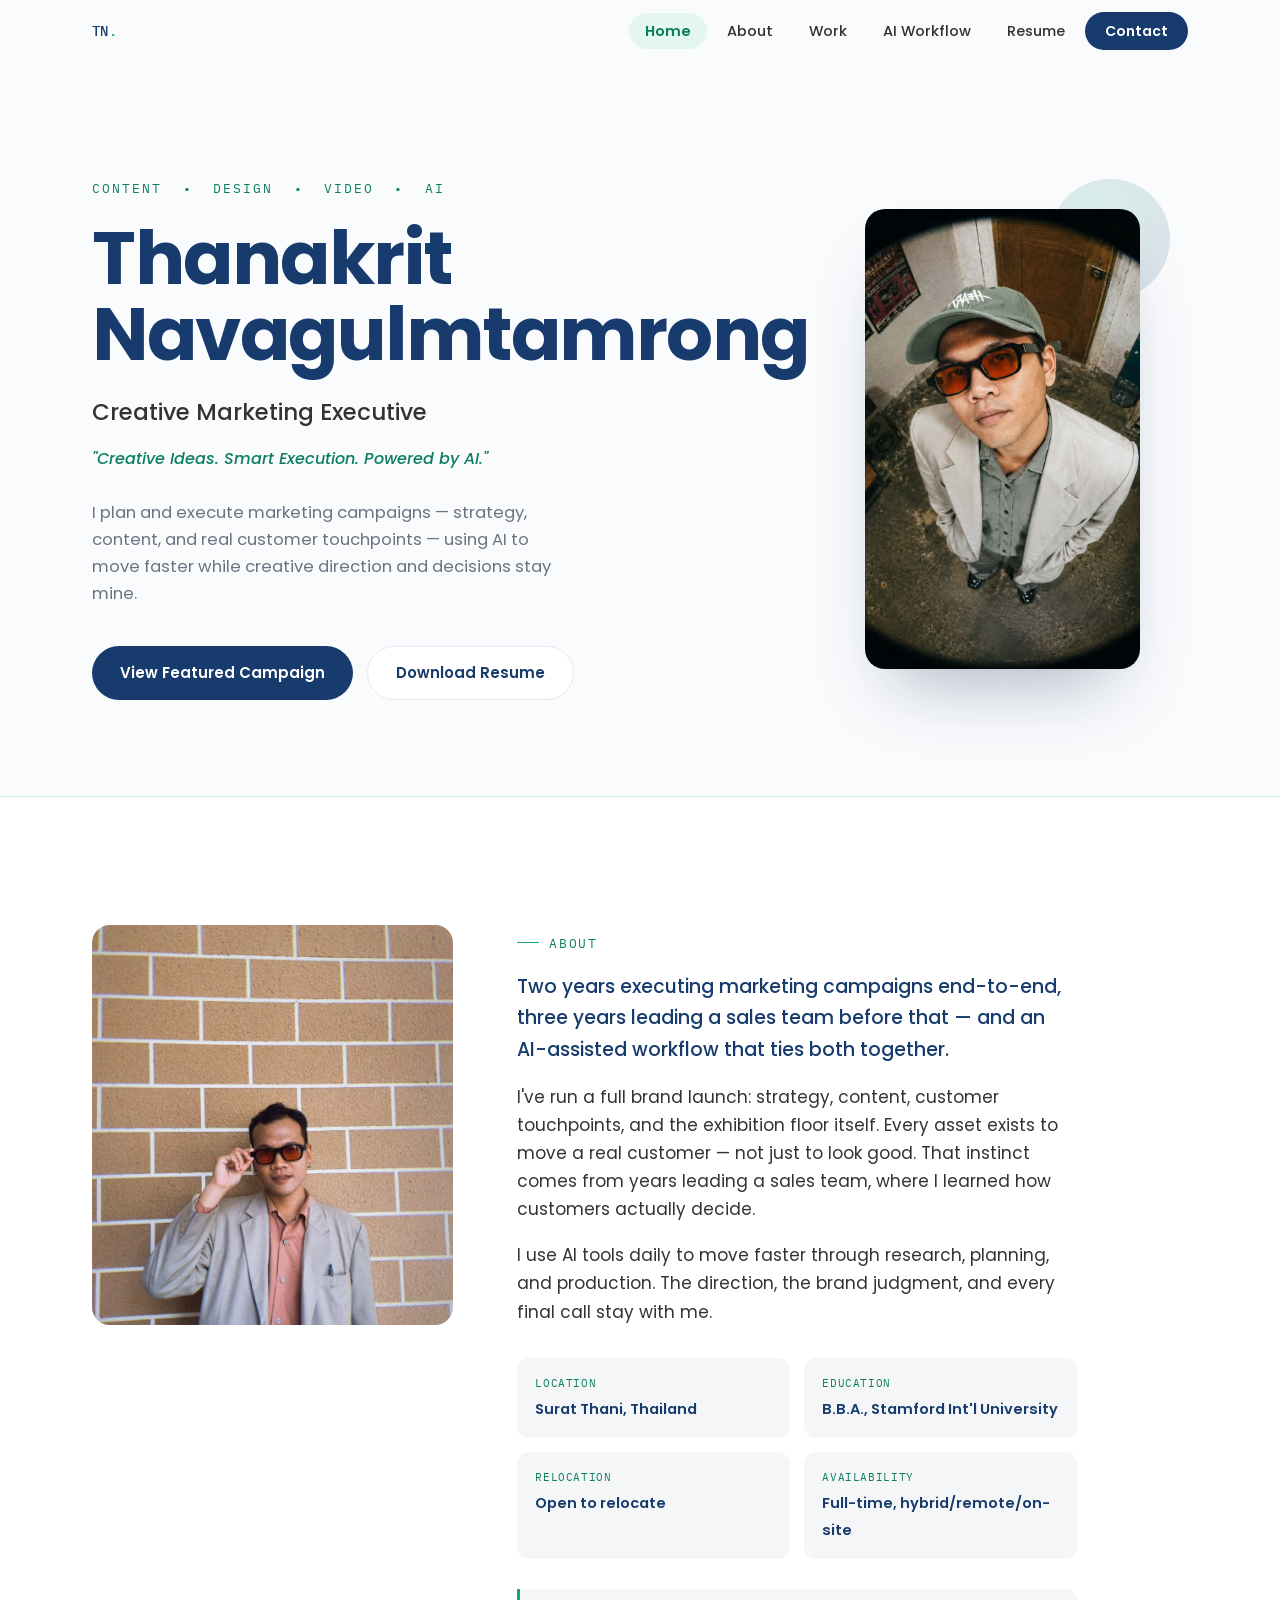
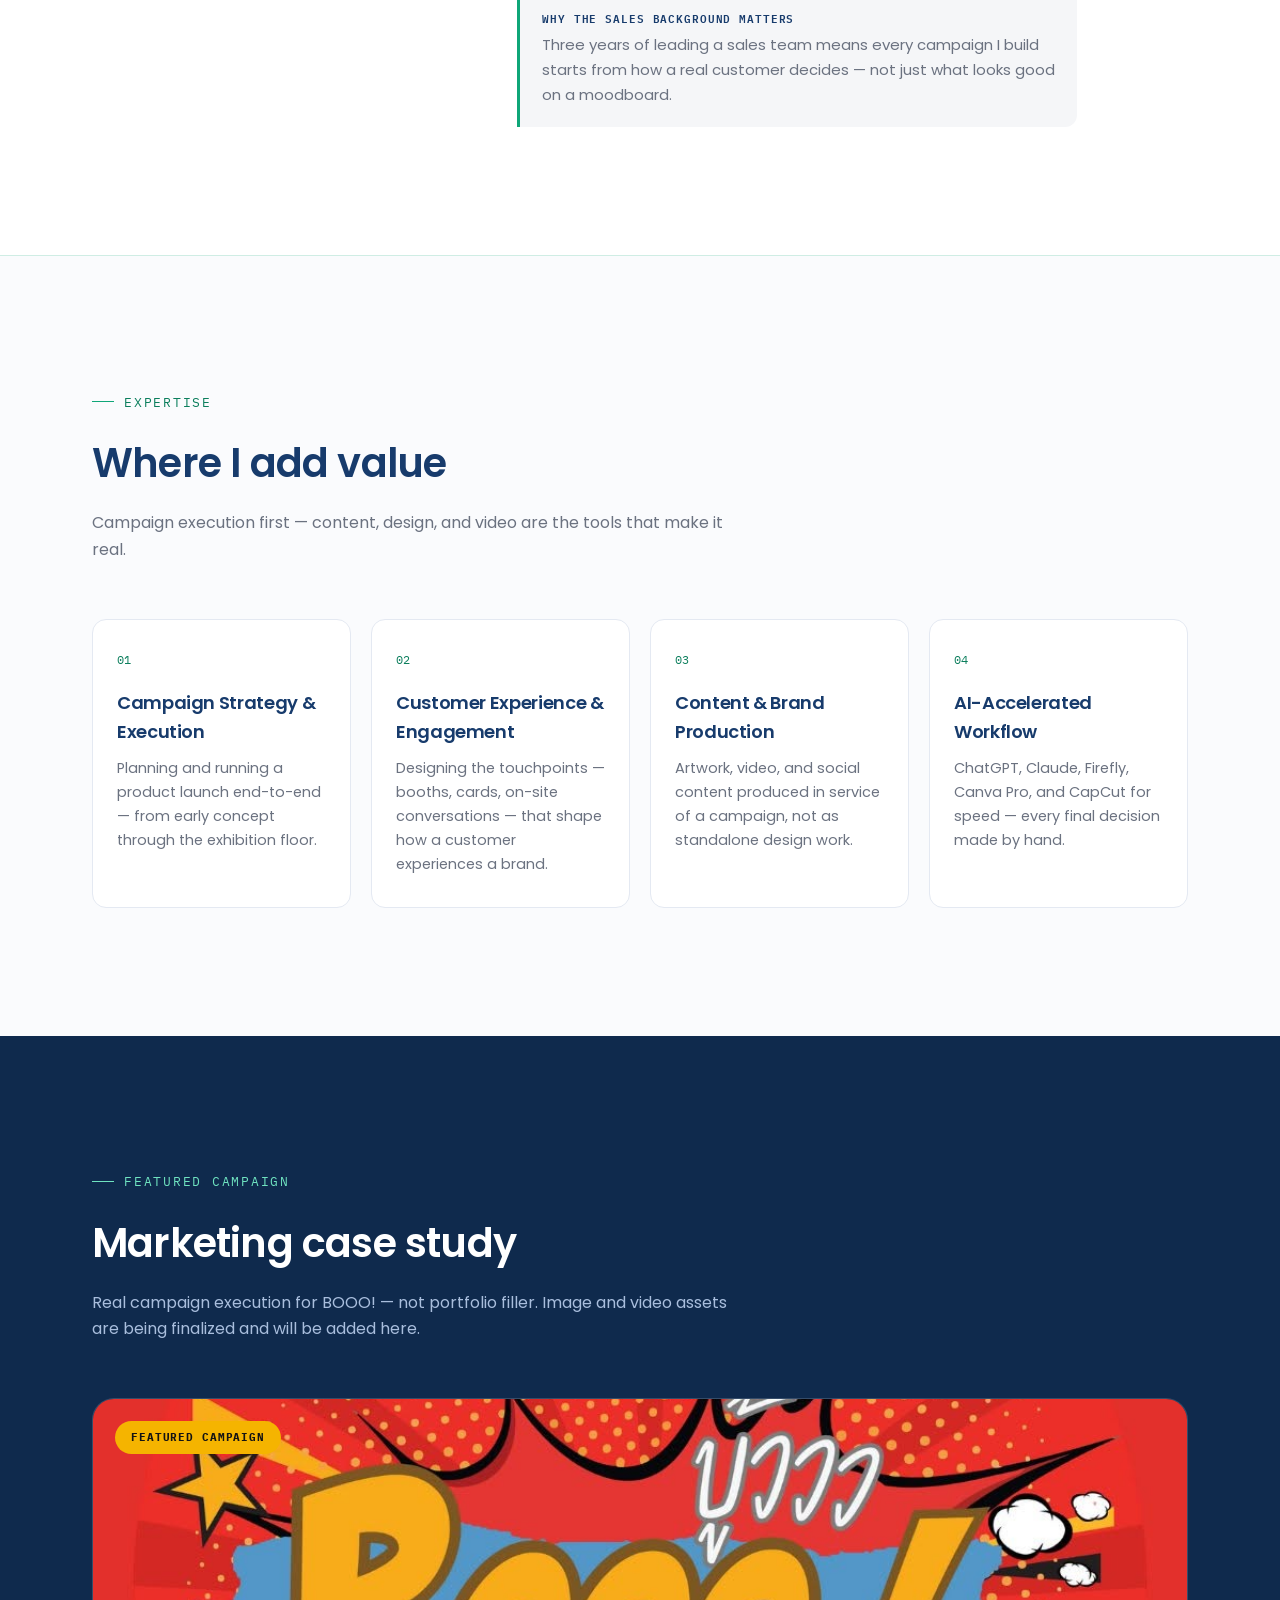
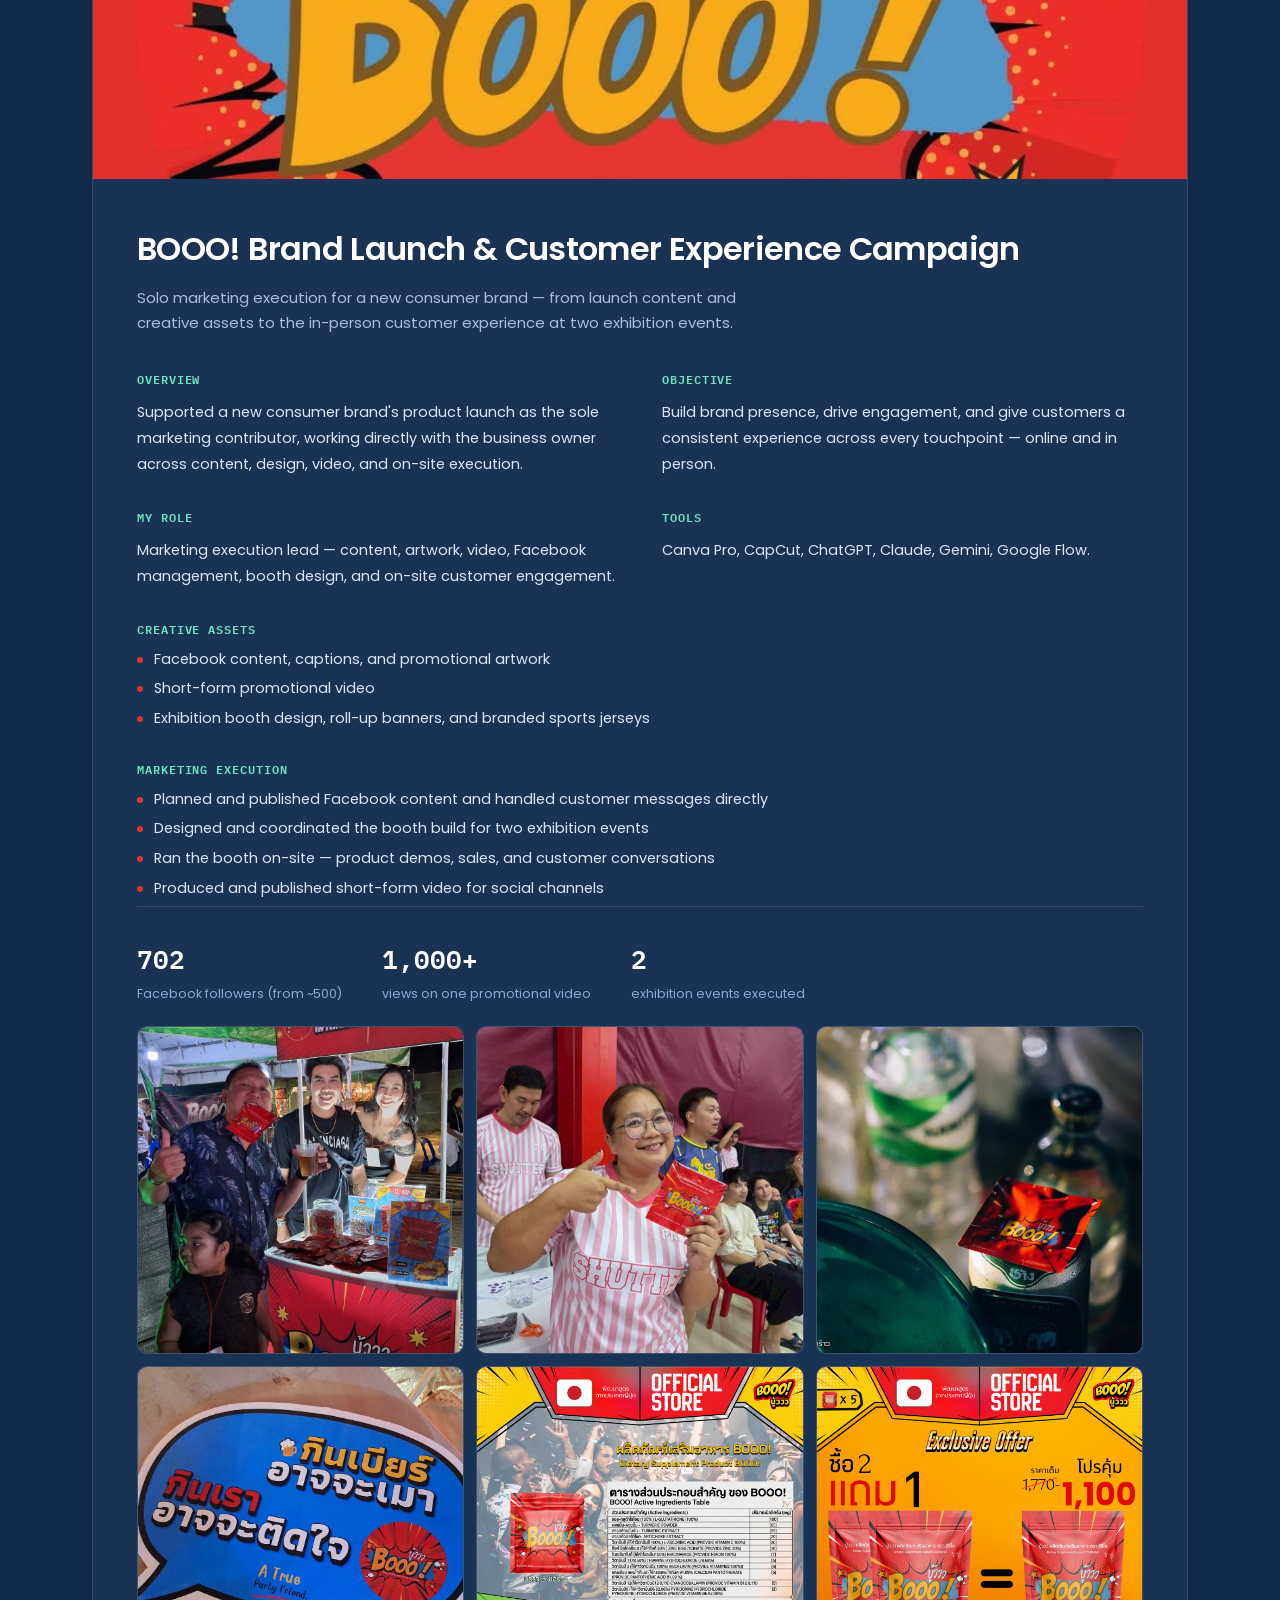
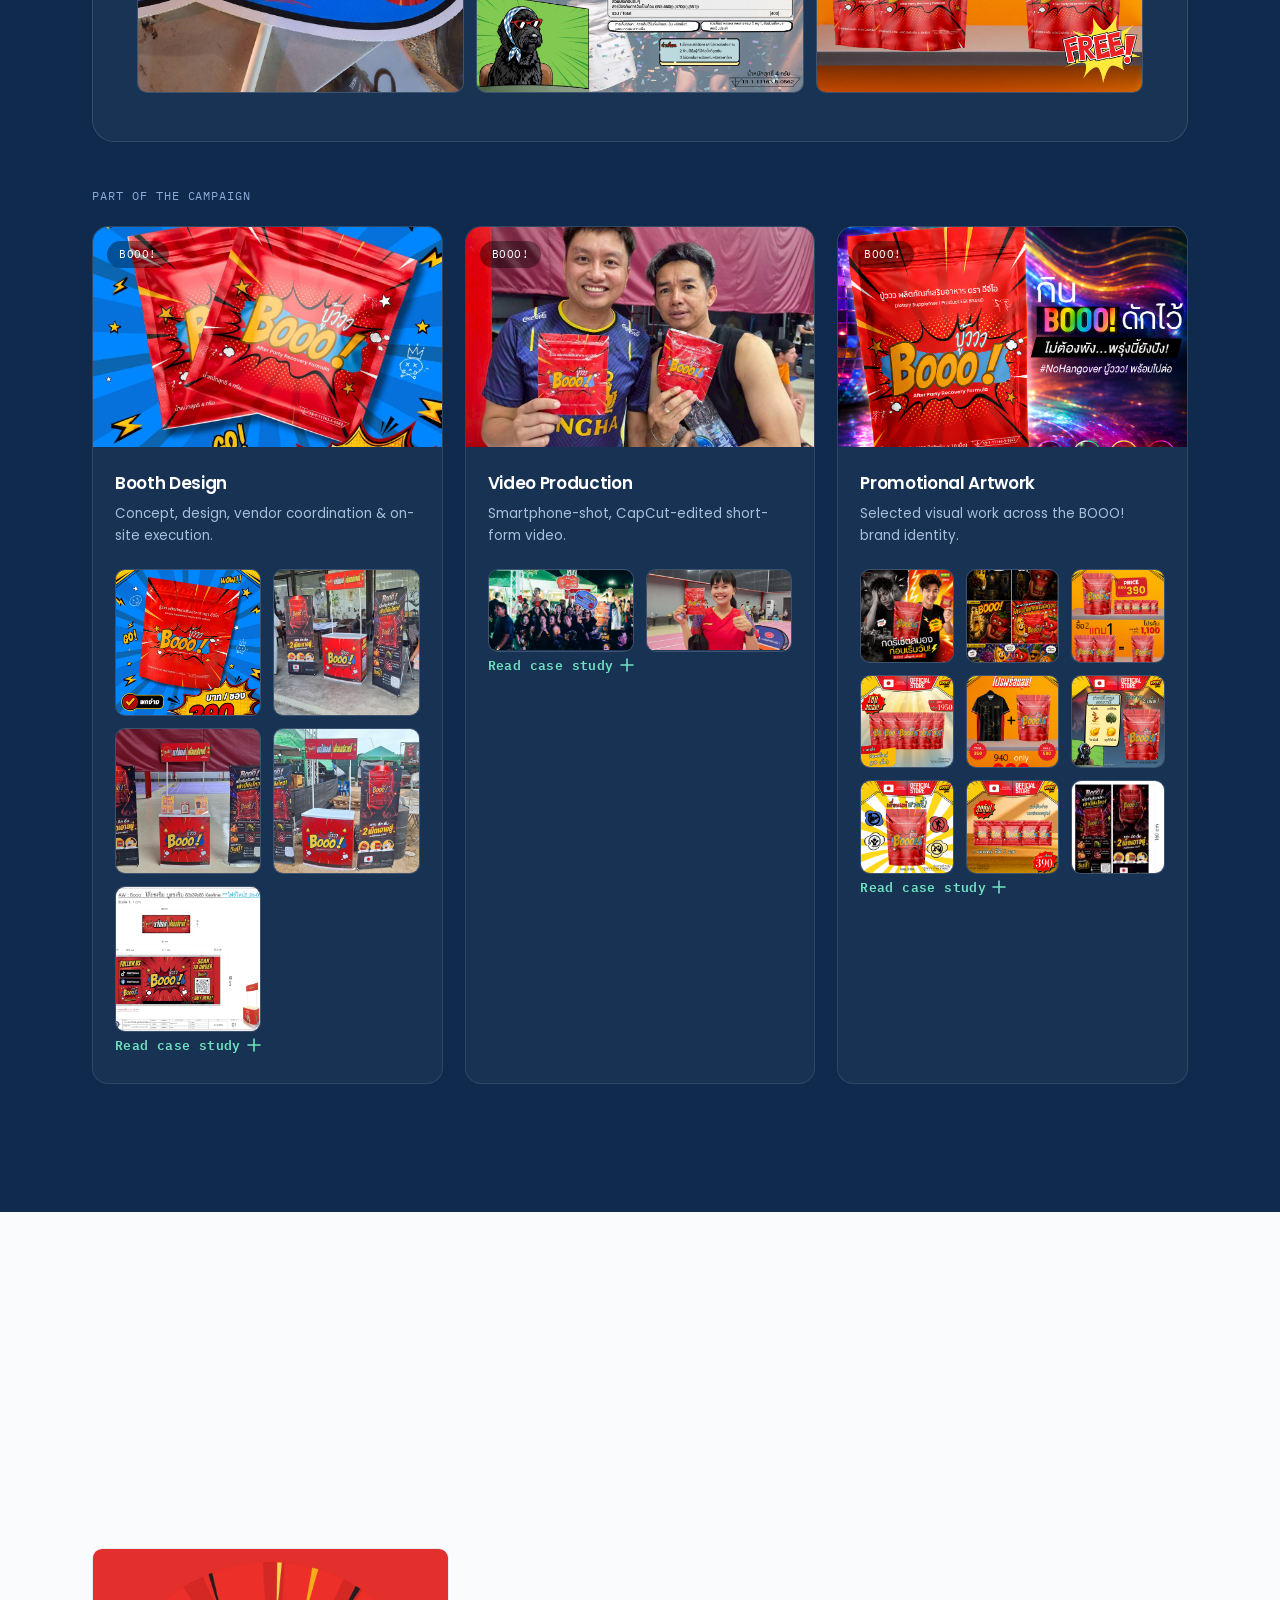
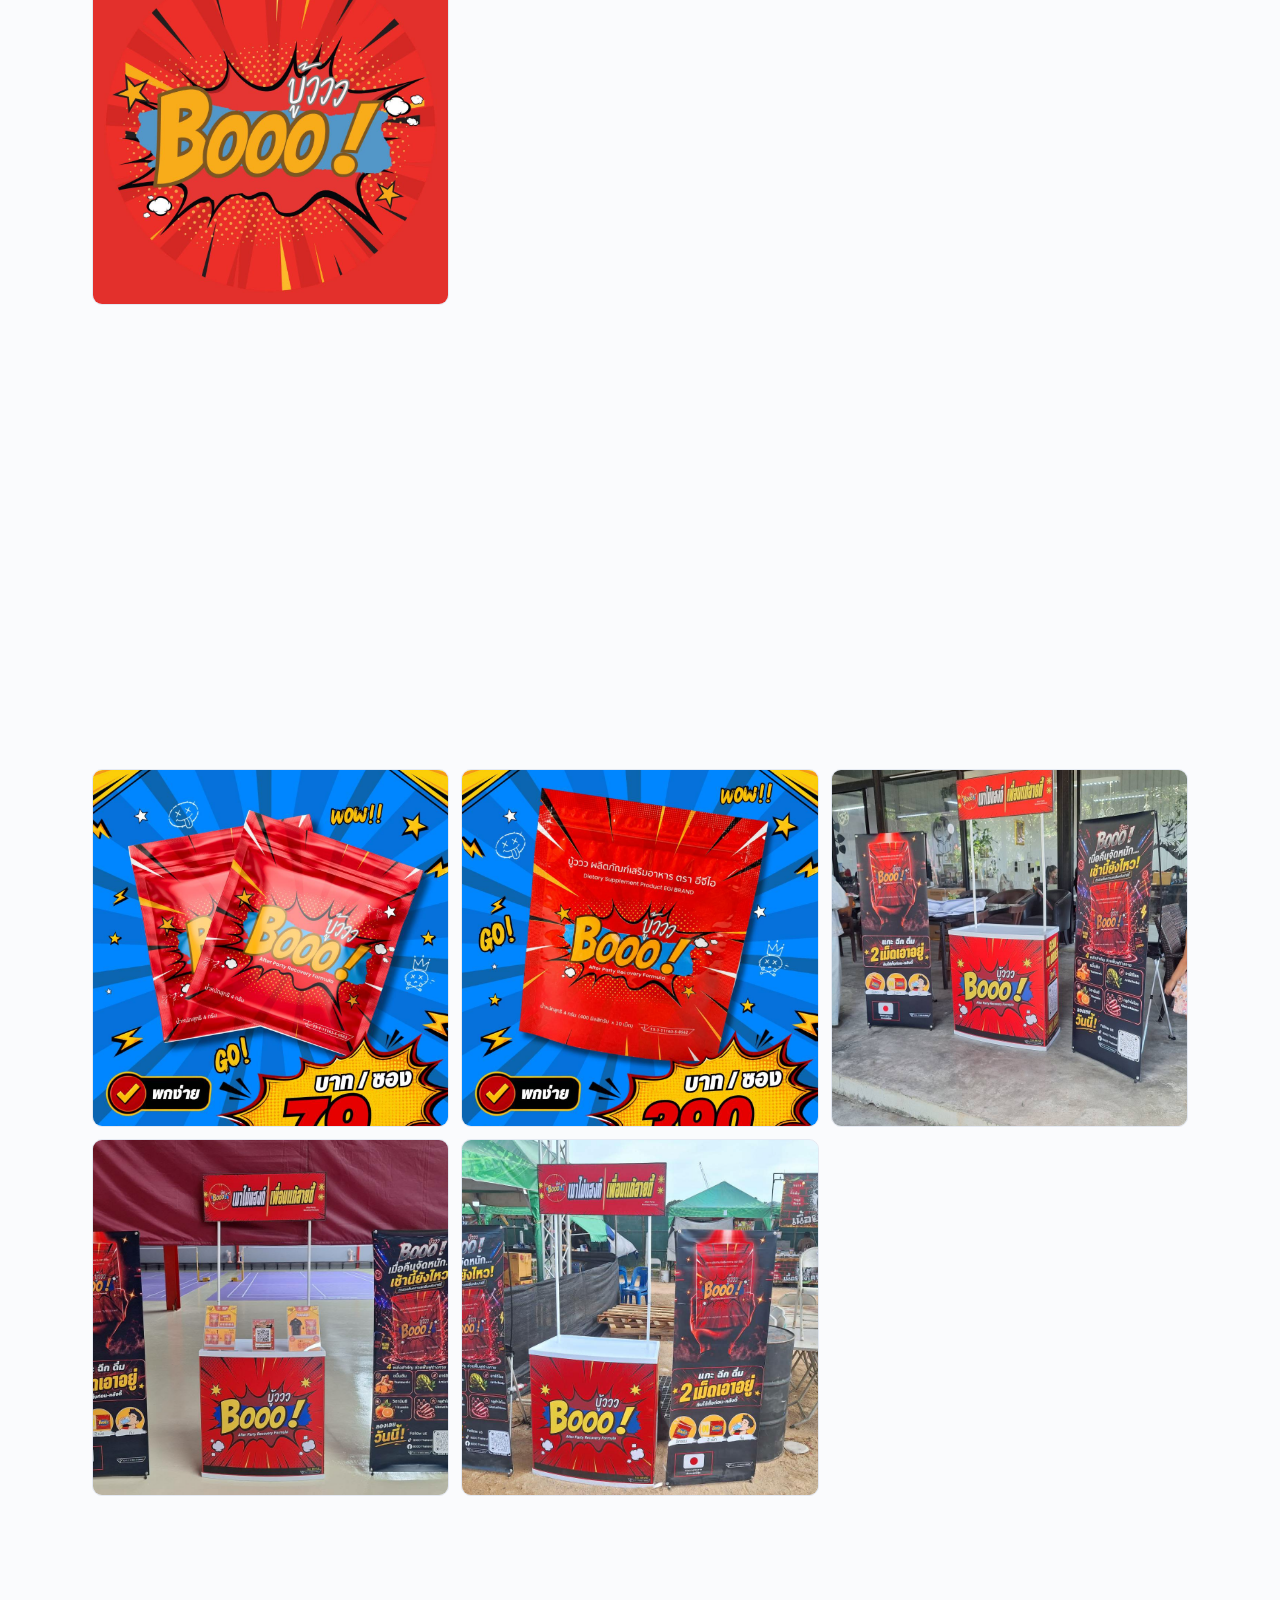
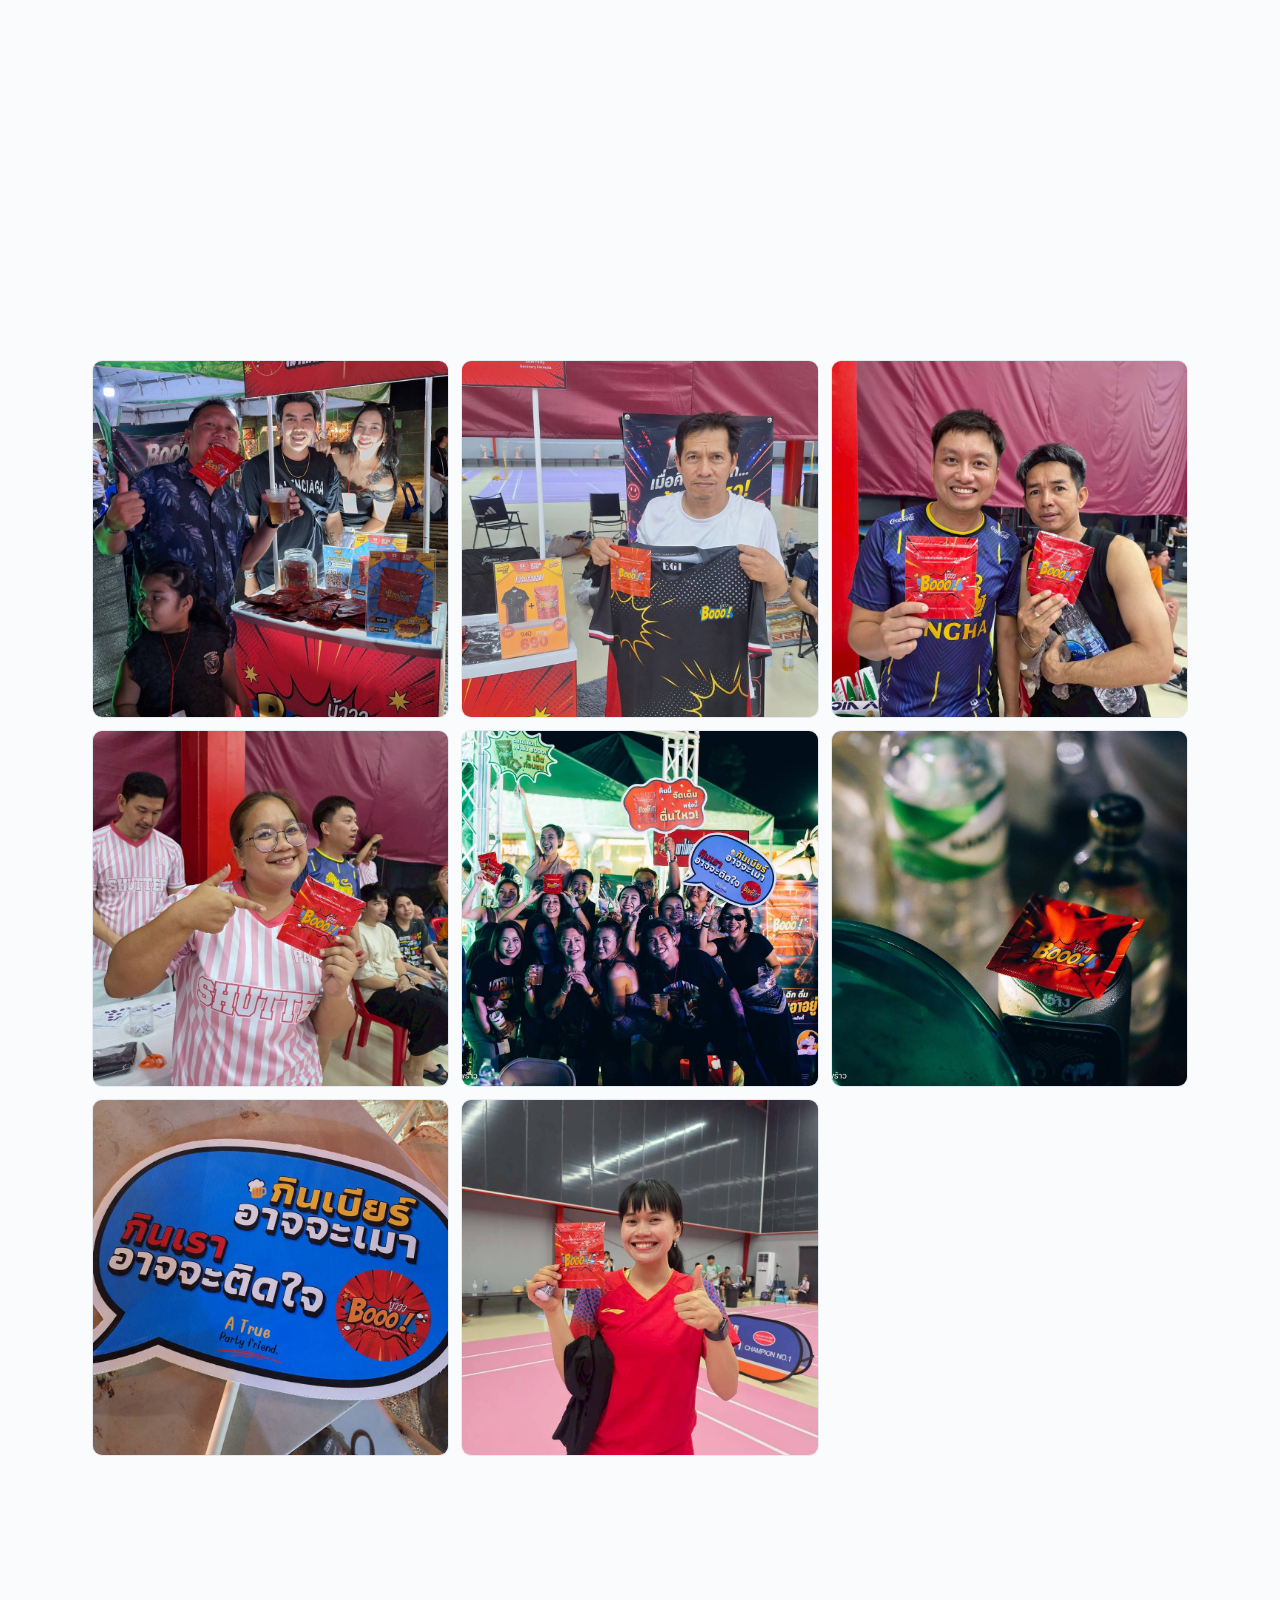
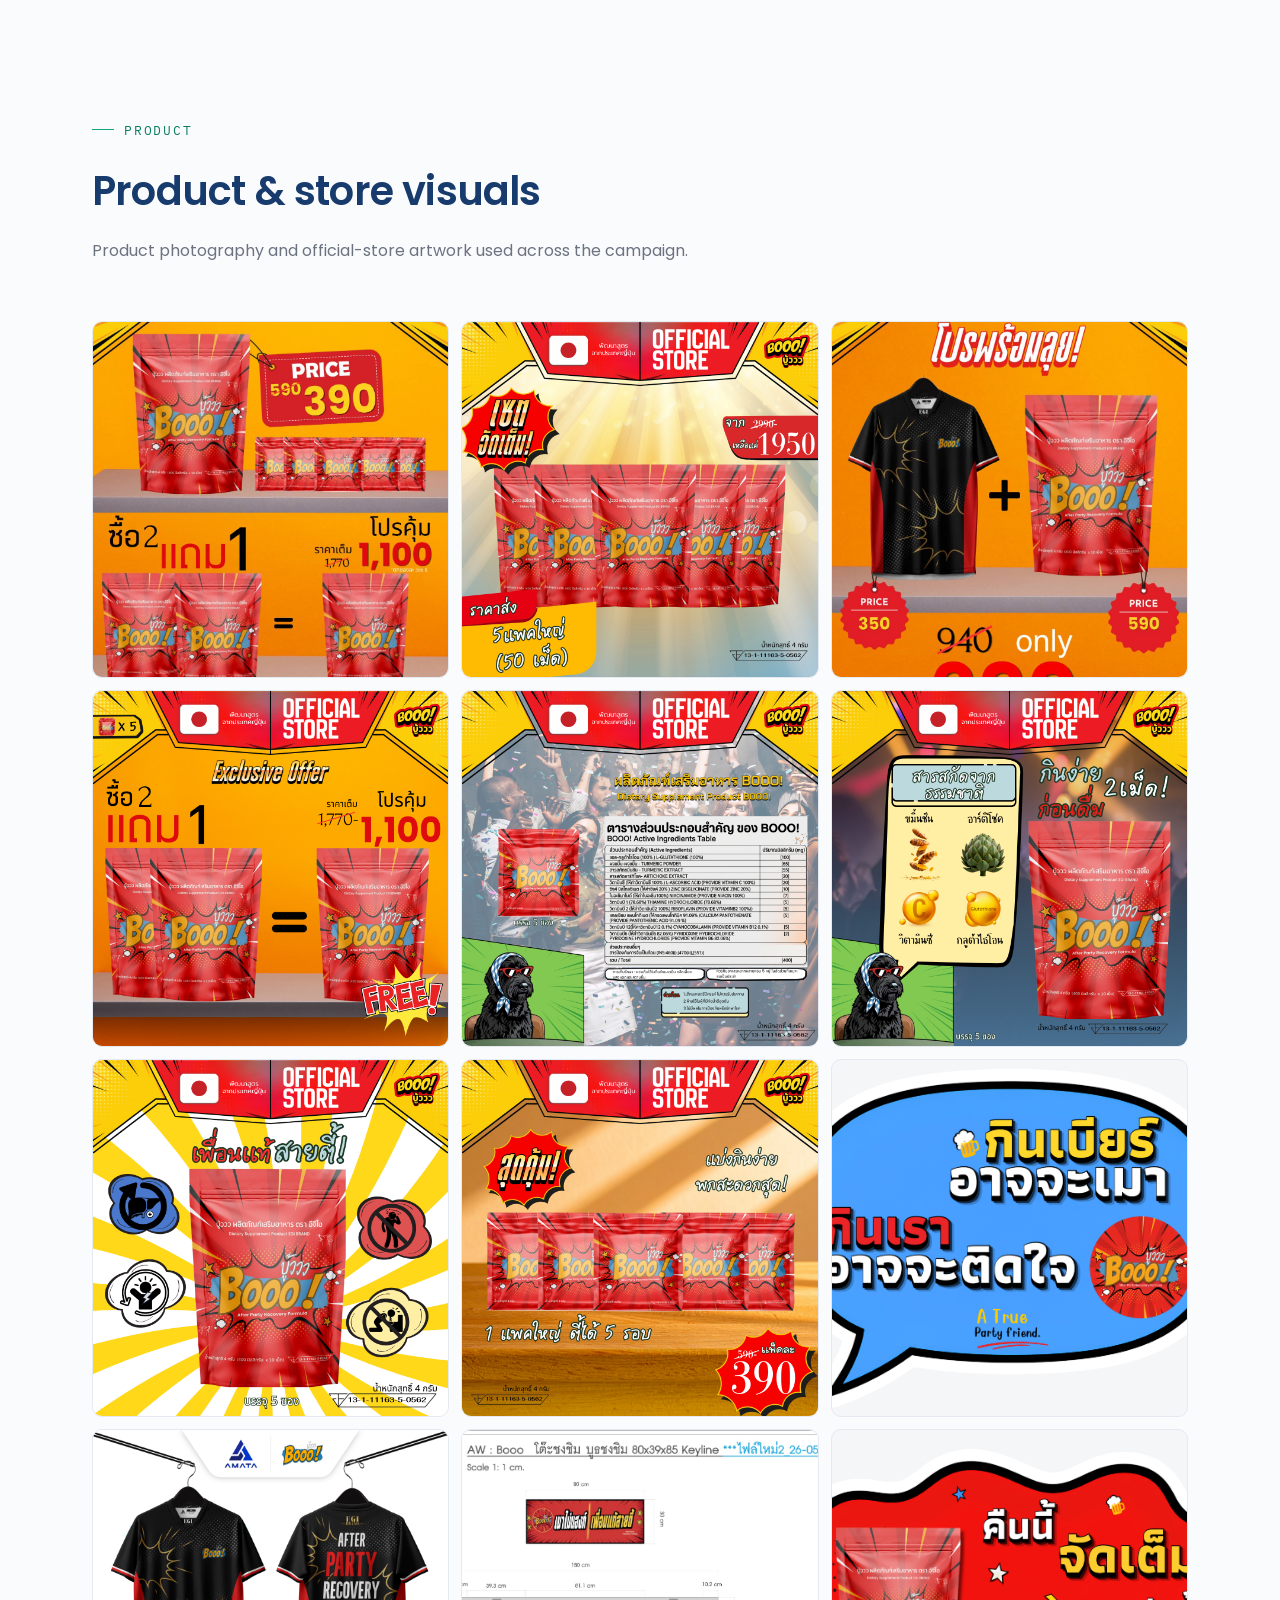
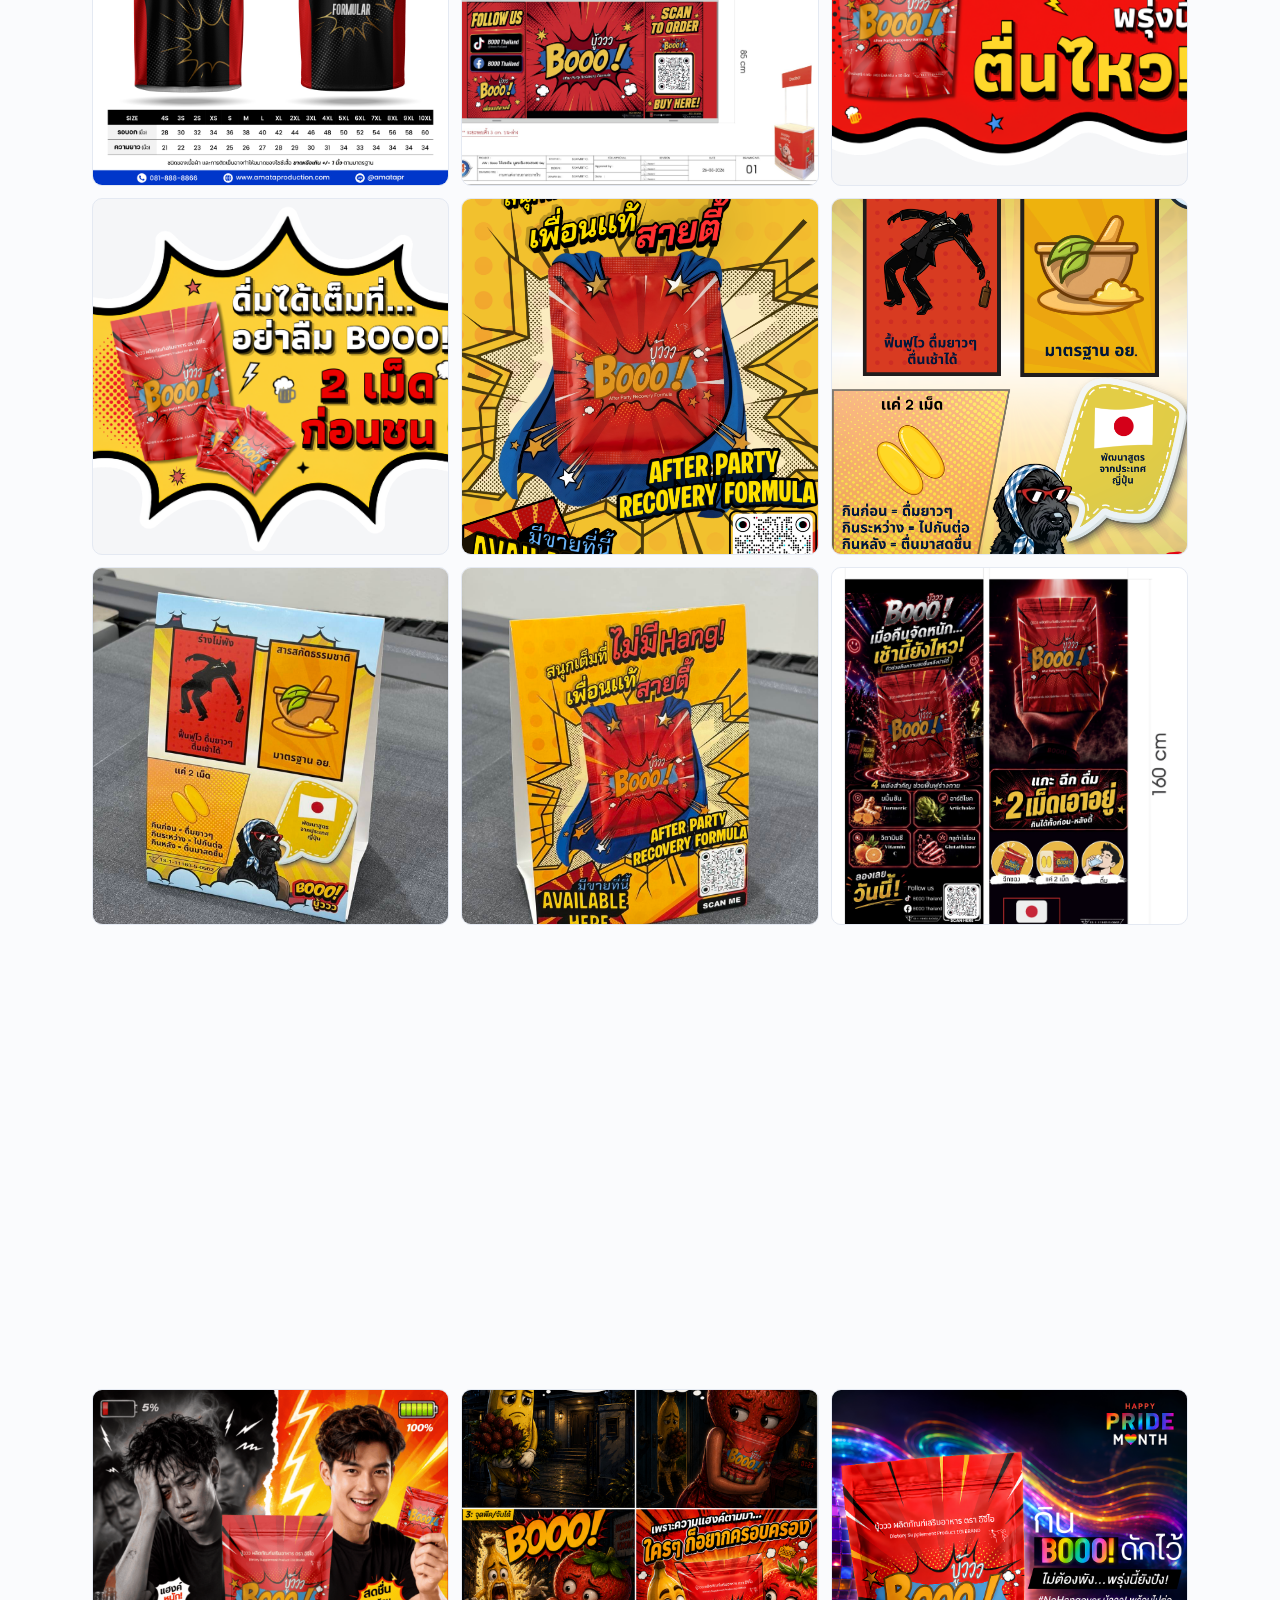
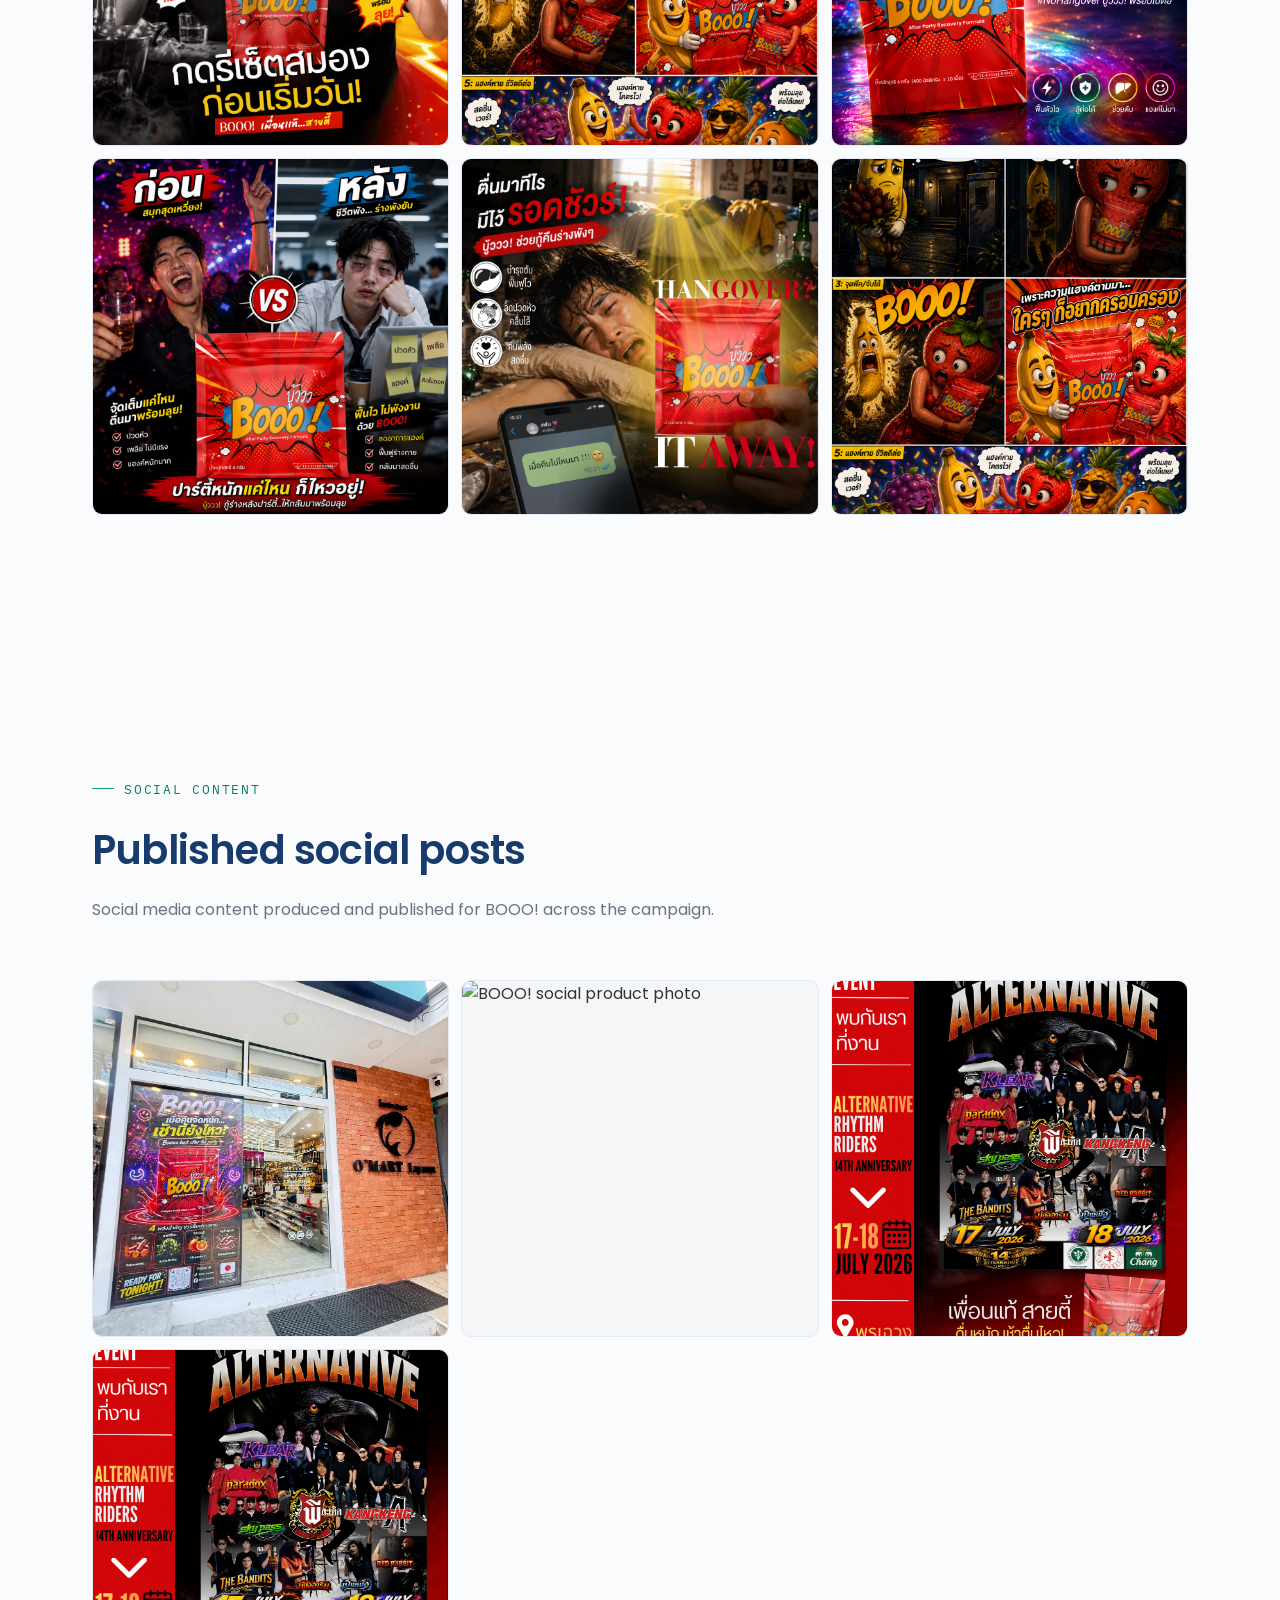
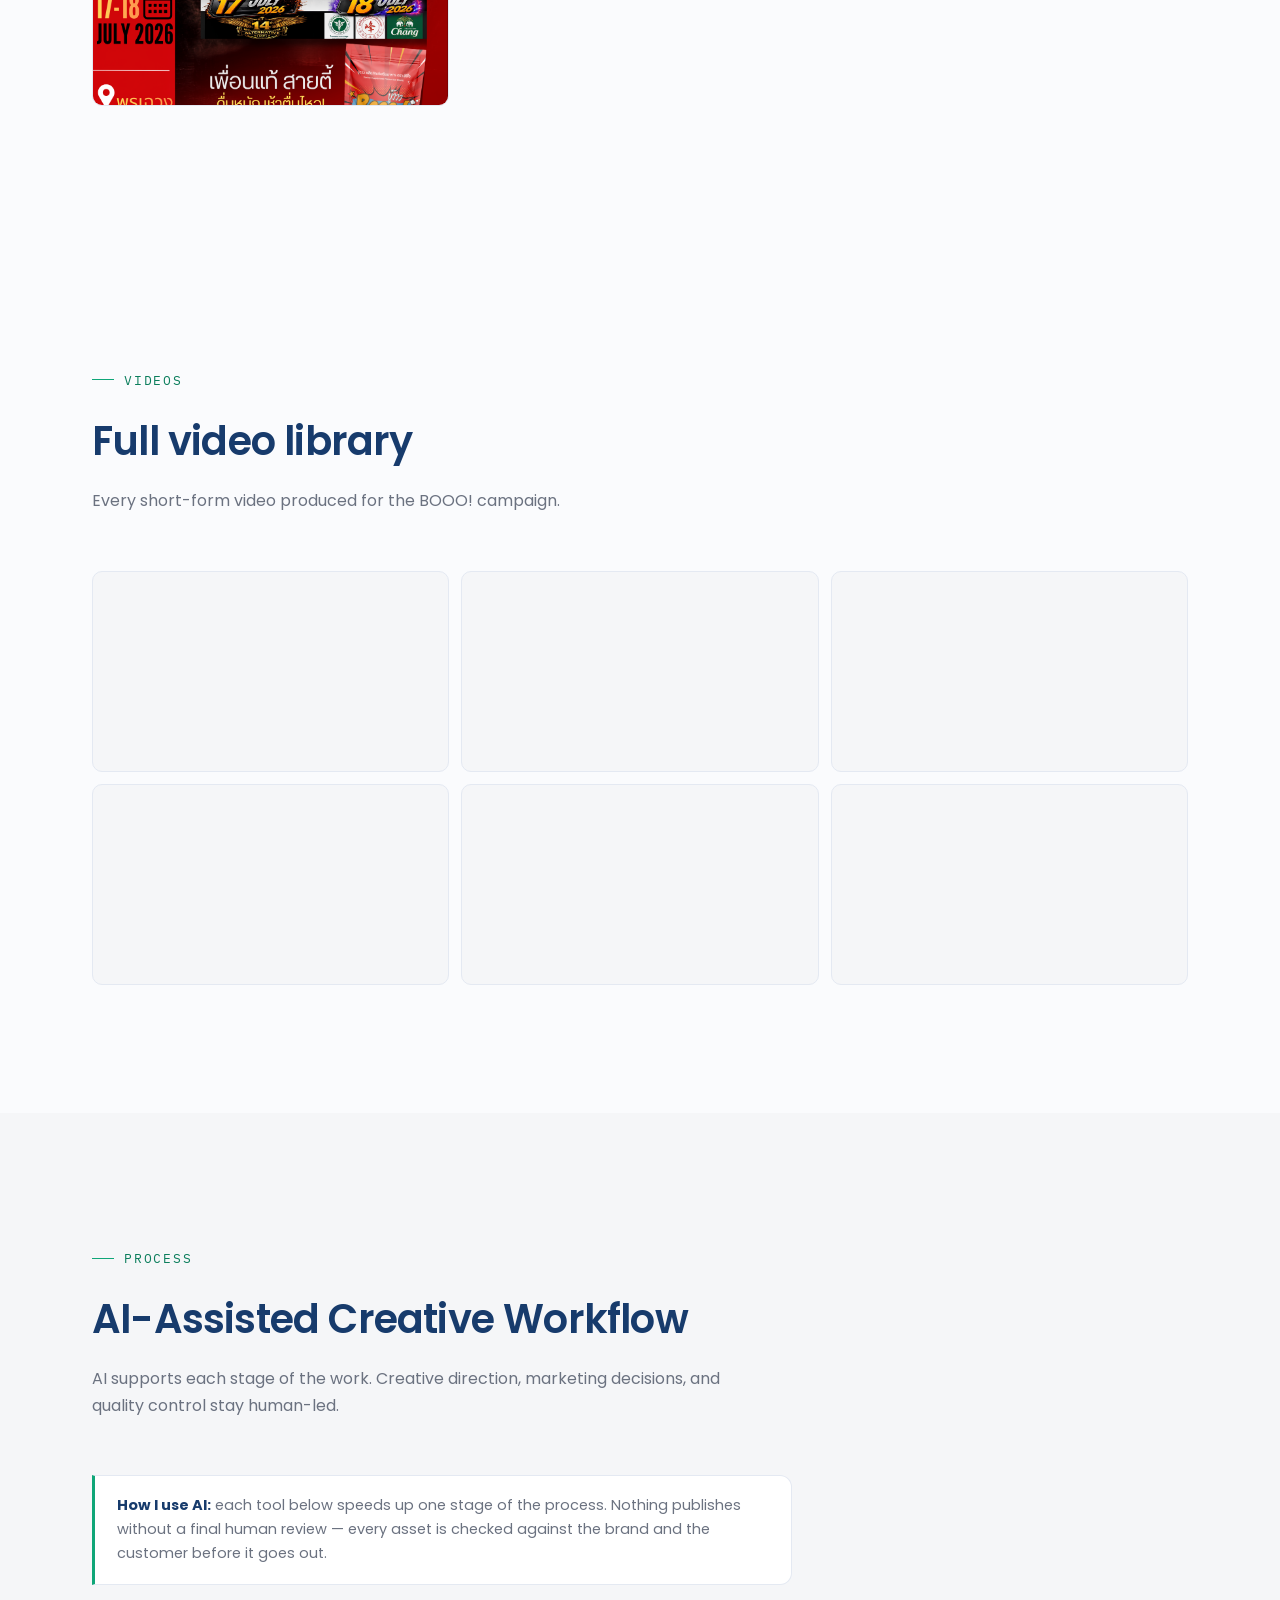
==== index.html @ 8328cb8e "Upload portfolio website Upload portfolio website" ====
<!DOCTYPE html>
<html lang="en">
<head>
<meta charset="UTF-8" />
<meta name="viewport" content="width=device-width, initial-scale=1.0" />
<title>Thanakrit Navagulmtamrong — Creative Marketing Executive</title>
<meta name="description" content="Thanakrit Navagulmtamrong — Creative Marketing Executive. Campaign execution, customer experience, and AI-assisted creative workflow." />
<link rel="preconnect" href="https://fonts.googleapis.com">
<link rel="preconnect" href="https://fonts.gstatic.com" crossorigin>
<link href="https://fonts.googleapis.com/css2?family=Poppins:ital,wght@0,300;0,400;0,500;0,600;0,700;0,800;1,500&family=IBM+Plex+Mono:wght@400;500&display=swap" rel="stylesheet">
<link rel="stylesheet" href="https://cdnjs.cloudflare.com/ajax/libs/glightbox/3.3.0/css/glightbox.min.css">
<link rel="stylesheet" href="css/style.css">
</head>
<body>

<nav class="nav" id="nav">
  <div class="nav-inner">
    <a href="#home" class="nav-logo">TN<span>.</span></a>
    <button class="nav-toggle" id="navToggle" aria-label="Toggle menu" aria-expanded="false">
      <span></span><span></span><span></span>
    </button>
    <ul class="nav-links" id="navLinks">
      <li><a href="#home" data-nav="home">Home</a></li>
      <li><a href="#about" data-nav="about">About</a></li>
      <li><a href="#work" data-nav="work">Work</a></li>
      <li><a href="#workflow" data-nav="workflow">AI Workflow</a></li>
      <li><a href="#resume" data-nav="resume">Resume</a></li>
      <li><a href="#contact" class="nav-cta" data-nav="contact">Contact</a></li>
    </ul>
  </div>
</nav>

<!-- HERO -->
<header class="hero" id="home">
  <div class="wrap hero-grid">
    <div>
      <div class="hero-tagline">Content &nbsp;•&nbsp; Design &nbsp;•&nbsp; Video &nbsp;•&nbsp; AI</div>
      <h1>Thanakrit<br>Navagulmtamrong</h1>
      <div class="hero-role">Creative Marketing Executive</div>
      <div class="hero-slogan">"Creative Ideas. Smart Execution. Powered by AI."</div>
      <p class="hero-copy">I plan and execute marketing campaigns — strategy, content, and real customer touchpoints — using AI to move faster while creative direction and decisions stay mine.</p>
      <div class="btn-row">
        <a href="#work" class="btn btn-primary">View Featured Campaign</a>
        <a href="assets/resume/Thanakrit_Navagultamrong_Resume%20%5BF%5D.pdf" download class="btn btn-outline">Download Resume</a>
      </div>
    </div>
    <div class="hero-portrait-wrap">
      <div class="hero-dot"></div>
      <div class="hero-portrait frame">
        <span class="fc-tr"></span><span class="fc-bl"></span>
        <img src="assets/hero-portrait.webp.jpg" alt="Portrait of Thanakrit Navagulmtamrong">
      </div>
    </div>
  </div>
</header>

<!-- ABOUT -->
<section class="about" id="about">
  <div class="wrap about-grid">
    <div class="about-portrait reveal">
      <img src="assets/about-portrait.webp.jpg" alt="Thanakrit Navagulmtamrong, candid portrait">
    </div>
    <div class="about-copy reveal">
      <div class="eyebrow">About</div>
      <p class="lead">Two years executing marketing campaigns end-to-end, three years leading a sales team before that — and an AI-assisted workflow that ties both together.</p>
      <p>I've run a full brand launch: strategy, content, customer touchpoints, and the exhibition floor itself. Every asset exists to move a real customer — not just to look good. That instinct comes from years leading a sales team, where I learned how customers actually decide.</p>
      <p>I use AI tools daily to move faster through research, planning, and production. The direction, the brand judgment, and every final call stay with me.</p>

      <div class="facts">
        <div class="fact"><div><span class="k">Location</span><span class="v">Surat Thani, Thailand</span></div></div>
        <div class="fact"><div><span class="k">Education</span><span class="v">B.B.A., Stamford Int'l University</span></div></div>
        <div class="fact"><div><span class="k">Relocation</span><span class="v">Open to relocate</span></div></div>
        <div class="fact"><div><span class="k">Availability</span><span class="v">Full-time, hybrid/remote/on-site</span></div></div>
      </div>

      <div class="sales-callout">
        <span class="k">Why the sales background matters</span>
        <p>Three years of leading a sales team means every campaign I build starts from how a real customer decides — not just what looks good on a moodboard.</p>
      </div>
    </div>
  </div>
</section>

<!-- EXPERTISE -->
<section id="expertise">
  <div class="wrap">
    <div class="section-head reveal">
      <div class="eyebrow">Expertise</div>
      <h2>Where I add value</h2>
      <p>Campaign execution first — content, design, and video are the tools that make it real.</p>
    </div>
    <div class="expertise-grid">
      <div class="exp-card reveal">
        <div class="exp-num">01</div>
        <h3>Campaign Strategy &amp; Execution</h3>
        <p>Planning and running a product launch end-to-end — from early concept through the exhibition floor.</p>
      </div>
      <div class="exp-card reveal">
        <div class="exp-num">02</div>
        <h3>Customer Experience &amp; Engagement</h3>
        <p>Designing the touchpoints — booths, cards, on-site conversations — that shape how a customer experiences a brand.</p>
      </div>
      <div class="exp-card reveal">
        <div class="exp-num">03</div>
        <h3>Content &amp; Brand Production</h3>
        <p>Artwork, video, and social content produced in service of a campaign, not as standalone design work.</p>
      </div>
      <div class="exp-card reveal">
        <div class="exp-num">04</div>
        <h3>AI-Accelerated Workflow</h3>
        <p>ChatGPT, Claude, Firefly, Canva Pro, and CapCut for speed — every final decision made by hand.</p>
      </div>
    </div>
  </div>
</section>

<!-- WORK / FEATURED CAMPAIGN -->
<section class="work" id="work">
  <div class="wrap">
    <div class="section-head reveal">
      <div class="eyebrow">Featured Campaign</div>
      <h2>Marketing case study</h2>
      <p>Real campaign execution for BOOO! — not portfolio filler. Image and video assets are being finalized and will be added here.</p>
    </div>

    <div class="featured-project reveal">
      <div class="featured-media frame">
        <span class="featured-badge">Featured Campaign</span>
        <span class="fc-tr"></span><span class="fc-bl"></span>
        <a href="assets/images/hero/booo-hero.webp.webp" class="glightbox" data-gallery="campaign">
          <img src="assets/images/hero/booo-hero.webp.webp" alt="BOOO! brand launch campaign hero visual" loading="lazy">
        </a>
      </div>
      <div class="featured-body">
        <h3>BOOO! Brand Launch &amp; Customer Experience Campaign</h3>
        <p class="p-sub">Solo marketing execution for a new consumer brand — from launch content and creative assets to the in-person customer experience at two exhibition events.</p>

        <div class="fp-grid">
          <div class="fp-block">
            <span class="k">Overview</span>
            <span class="v">Supported a new consumer brand's product launch as the sole marketing contributor, working directly with the business owner across content, design, video, and on-site execution.</span>
          </div>
          <div class="fp-block">
            <span class="k">Objective</span>
            <span class="v">Build brand presence, drive engagement, and give customers a consistent experience across every touchpoint — online and in person.</span>
          </div>
          <div class="fp-block">
            <span class="k">My Role</span>
            <span class="v">Marketing execution lead — content, artwork, video, Facebook management, booth design, and on-site customer engagement.</span>
          </div>
          <div class="fp-block">
            <span class="k">Tools</span>
            <span class="v">Canva Pro, CapCut, ChatGPT, Claude, Gemini, Google Flow.</span>
          </div>
          <div class="fp-block full">
            <span class="k">Creative Assets</span>
            <ul>
              <li>Facebook content, captions, and promotional artwork</li>
              <li>Short-form promotional video</li>
              <li>Exhibition booth design, roll-up banners, and branded sports jerseys</li>
            </ul>
          </div>
          <div class="fp-block full">
            <span class="k">Marketing Execution</span>
            <ul>
              <li>Planned and published Facebook content and handled customer messages directly</li>
              <li>Designed and coordinated the booth build for two exhibition events</li>
              <li>Ran the booth on-site — product demos, sales, and customer conversations</li>
              <li>Produced and published short-form video for social channels</li>
            </ul>
          </div>
        </div>

        <div class="fp-results">
          <div class="fp-result"><div class="num">702</div><div class="label">Facebook followers (from ~500)</div></div>
          <div class="fp-result"><div class="num">1,000+</div><div class="label">views on one promotional video</div></div>
          <div class="fp-result"><div class="num">2</div><div class="label">exhibition events executed</div></div>
        </div>

        <div class="media-grid">
          <a href="assets/images/event/booo-event-01.webp.jpg" class="glightbox" data-gallery="event"><figure><img src="assets/images/event/booo-event-01.webp.jpg" alt="BOOO! exhibition event moment" loading="lazy"></figure></a>
          <a href="assets/images/event/booo-event-04.webp.jpg" class="glightbox" data-gallery="event"><figure><img src="assets/images/event/booo-event-04.webp.jpg" alt="BOOO! exhibition event moment" loading="lazy"></figure></a>
          <a href="assets/images/event/booo-event-06.webp.jpg" class="glightbox" data-gallery="event"><figure><img src="assets/images/event/booo-event-06.webp.jpg" alt="BOOO! exhibition event moment" loading="lazy"></figure></a>
          <a href="assets/images/event/booo-event-07.webp.jpg" class="glightbox" data-gallery="event"><figure><img src="assets/images/event/booo-event-07.webp.jpg" alt="BOOO! exhibition event moment" loading="lazy"></figure></a>
          <a href="assets/images/product/booo-campaign-official-store.webp.png" class="glightbox" data-gallery="product"><figure><img src="assets/images/product/booo-campaign-official-store.webp.png" alt="BOOO! official store campaign visual" loading="lazy"></figure></a>
          <a href="assets/images/product/booo-campaign-buy2get1.webp.png" class="glightbox" data-gallery="product"><figure><img src="assets/images/product/booo-campaign-buy2get1.webp.png" alt="BOOO! buy 2 get 1 campaign promotion" loading="lazy"></figure></a>
        </div>
      </div>
    </div>

    <div class="supporting-label">Part of the campaign</div>
    <div class="project-grid">

      <div class="project-card reveal" data-project="2">
        <div class="project-media frame">
          <span class="project-tag">BOOO!</span>
          <span class="fc-tr"></span><span class="fc-bl"></span>
          <a href="assets/images/booth/Booo-campaign-official-store.webp.jpg" class="glightbox" data-gallery="booth">
            <img src="assets/images/booth/Booo-campaign-official-store.webp.jpg" alt="BOOO! exhibition booth" loading="lazy">
          </a>
        </div>
        <div class="project-body">
          <h3>Booth Design</h3>
          <p class="p-sub">Concept, design, vendor coordination &amp; on-site execution.</p>
          <div class="media-grid cols-2">
            <a href="assets/images/booth/Booo-campaign-official-store2.webp.jpg" class="glightbox" data-gallery="booth"><figure><img src="assets/images/booth/Booo-campaign-official-store2.webp.jpg" alt="BOOO! exhibition booth" loading="lazy"></figure></a>
            <a href="assets/images/booth/booo-booth-font2.webp.jpg" class="glightbox" data-gallery="booth"><figure><img src="assets/images/booth/booo-booth-font2.webp.jpg" alt="BOOO! booth signage" loading="lazy"></figure></a>
            <a href="assets/images/booth/booo-booth-font3.webp.jpeg" class="glightbox" data-gallery="booth"><figure><img src="assets/images/booth/booo-booth-font3.webp.jpeg" alt="BOOO! booth signage" loading="lazy"></figure></a>
            <a href="assets/images/booth/booo-booth-side2.webp.jpeg" class="glightbox" data-gallery="booth"><figure><img src="assets/images/booth/booo-booth-side2.webp.jpeg" alt="BOOO! booth side view" loading="lazy"></figure></a>
            <a href="assets/images/product/booo-product-booth-display.webp.jpg" class="glightbox" data-gallery="product"><figure><img src="assets/images/product/booo-product-booth-display.webp.jpg" alt="BOOO! product display at booth" loading="lazy"></figure></a>
          </div>
          <button class="p-toggle" aria-expanded="false">
            <span class="btn-label">Read case study</span>
            <svg width="14" height="14" viewBox="0 0 14 14"><path d="M7 1v12M1 7h12" stroke="currentColor" stroke-width="1.6" stroke-linecap="round"/></svg>
          </button>
          <div class="p-detail">
            <div class="p-detail-inner">
              <div class="p-row"><span class="k">Overview</span><span class="v">Designed the exhibition booth used across two BOOO! events, from layout to on-site build.</span></div>
              <div class="p-row"><span class="k">Role</span><span class="v">Concept design, vendor coordination, on-site setup.</span></div>
              <div class="p-row"><span class="k">Tools</span><span class="v">Canva Pro.</span></div>
              <div class="p-row"><span class="k">Result</span><span class="v">Completed and running for both exhibition events.</span></div>
            </div>
          </div>
        </div>
      </div>

      <div class="project-card reveal" data-project="3">
        <div class="project-media frame">
          <span class="project-tag">BOOO!</span>
          <span class="fc-tr"></span><span class="fc-bl"></span>
          <a href="assets/videos/booo-video-01.mp4.mp4" class="glightbox" data-type="video" data-gallery="videos-all" data-poster="assets/images/event/booo-event-03.webp.jpg">
            <video src="assets/videos/booo-video-01.mp4.mp4" poster="assets/images/event/booo-event-03.webp.jpg" preload="metadata" muted playsinline></video>
          </a>
        </div>
        <div class="project-body">
          <h3>Video Production</h3>
          <p class="p-sub">Smartphone-shot, CapCut-edited short-form video.</p>
          <div class="media-grid cols-2 aspect-video">
            <a href="assets/images/artwork/booo-artwork-recovery-formula.webp.mp4" class="glightbox" data-type="video" data-gallery="artwork" data-poster="assets/images/event/booo-event-05.webp.jpg"><figure><video src="assets/images/artwork/booo-artwork-recovery-formula.webp.mp4" poster="assets/images/event/booo-event-05.webp.jpg" preload="metadata" muted playsinline></video></figure></a>
            <a href="assets/images/social/booo-social-facebook-01.webp.mp4" class="glightbox" data-type="video" data-gallery="social" data-poster="assets/images/event/booo-event-08.webp.jpg"><figure><video src="assets/images/social/booo-social-facebook-01.webp.mp4" poster="assets/images/event/booo-event-08.webp.jpg" preload="metadata" muted playsinline></video></figure></a>
          </div>
          <button class="p-toggle" aria-expanded="false">
            <span class="btn-label">Read case study</span>
            <svg width="14" height="14" viewBox="0 0 14 14"><path d="M7 1v12M1 7h12" stroke="currentColor" stroke-width="1.6" stroke-linecap="round"/></svg>
          </button>
          <div class="p-detail">
            <div class="p-detail-inner">
              <div class="p-row"><span class="k">Overview</span><span class="v">Shot and edited short-form promotional video for BOOO!'s social channels.</span></div>
              <div class="p-row"><span class="k">Role</span><span class="v">Filming, editing, publishing.</span></div>
              <div class="p-row"><span class="k">Tools</span><span class="v">Smartphone camera, CapCut.</span></div>
              <div class="p-row"><span class="k">Result</span><span class="v">One video reached 1,000+ views.</span></div>
            </div>
          </div>
        </div>
      </div>

      <div class="project-card reveal" data-project="4">
        <div class="project-media frame">
          <span class="project-tag">BOOO!</span>
          <span class="fc-tr"></span><span class="fc-bl"></span>
          <a href="assets/images/artwork/booo-social-facebook-02.webp.png" class="glightbox" data-gallery="social">
            <img src="assets/images/artwork/booo-social-facebook-02.webp.png" alt="BOOO! promotional artwork" loading="lazy">
          </a>
        </div>
        <div class="project-body">
          <h3>Promotional Artwork</h3>
          <p class="p-sub">Selected visual work across the BOOO! brand identity.</p>
          <div class="media-grid">
            <a href="assets/images/artwork/booo-artwork-hangover.webp.gif" class="glightbox" data-gallery="artwork"><figure><img src="assets/images/artwork/booo-artwork-hangover.webp.gif" alt="BOOO! hangover artwork" loading="lazy"></figure></a>
            <a href="assets/images/artwork/booo-artwork-recovery-formula2.webp.png" class="glightbox" data-gallery="artwork"><figure><img src="assets/images/artwork/booo-artwork-recovery-formula2.webp.png" alt="BOOO! recovery formula artwork" loading="lazy"></figure></a>
            <a href="assets/images/product/booo-artwork-officialstore.webp.jpg" class="glightbox" data-gallery="product"><figure><img src="assets/images/product/booo-artwork-officialstore.webp.jpg" alt="BOOO! official store artwork" loading="lazy"></figure></a>
            <a href="assets/images/product/booo-artwork-officialstore2.webp.png" class="glightbox" data-gallery="product"><figure><img src="assets/images/product/booo-artwork-officialstore2.webp.png" alt="BOOO! official store artwork" loading="lazy"></figure></a>
            <a href="assets/images/product/booo-artwork-officialstore3.webp.jpg" class="glightbox" data-gallery="product"><figure><img src="assets/images/product/booo-artwork-officialstore3.webp.jpg" alt="BOOO! official store artwork" loading="lazy"></figure></a>
            <a href="assets/images/product/booo-campaign-official-store2.webp.png" class="glightbox" data-gallery="product"><figure><img src="assets/images/product/booo-campaign-official-store2.webp.png" alt="BOOO! campaign artwork" loading="lazy"></figure></a>
            <a href="assets/images/product/booo-campaign-official-store3.webp.png" class="glightbox" data-gallery="product"><figure><img src="assets/images/product/booo-campaign-official-store3.webp.png" alt="BOOO! campaign artwork" loading="lazy"></figure></a>
            <a href="assets/images/product/booo-campaign-price390-official-store.webp.png" class="glightbox" data-gallery="product"><figure><img src="assets/images/product/booo-campaign-price390-official-store.webp.png" alt="BOOO! campaign price promotion artwork" loading="lazy"></figure></a>
            <a href="assets/images/product/booo-product-rollup-display.webp.jpg" class="glightbox" data-gallery="product"><figure><img src="assets/images/product/booo-product-rollup-display.webp.jpg" alt="BOOO! roll-up banner artwork" loading="lazy"></figure></a>
          </div>
          <button class="p-toggle" aria-expanded="false">
            <span class="btn-label">Read case study</span>
            <svg width="14" height="14" viewBox="0 0 14 14"><path d="M7 1v12M1 7h12" stroke="currentColor" stroke-width="1.6" stroke-linecap="round"/></svg>
          </button>
          <div class="p-detail">
            <div class="p-detail-inner">
              <div class="p-row"><span class="k">Overview</span><span class="v">A range of promotional artwork for social posts, print, and event materials.</span></div>
              <div class="p-row"><span class="k">Role</span><span class="v">Design and production of all artwork.</span></div>
              <div class="p-row"><span class="k">Tools</span><span class="v">Canva Pro.</span></div>
              <div class="p-row"><span class="k">Result</span><span class="v">Consistent visual identity across campaign materials.</span></div>
            </div>
          </div>
        </div>
      </div>

    </div>
  </div>
</section>

<!-- FULL GALLERY: CAMPAIGN -->
<section id="gallery-campaign">
  <div class="wrap">
    <div class="section-head reveal">
      <div class="eyebrow">Campaign</div>
      <h2>Campaign key art</h2>
      <p>The primary visual identity for the BOOO! brand launch.</p>
    </div>
    <div class="media-grid">
      <a href="assets/images/hero/booo-hero.webp.webp" class="glightbox" data-gallery="campaign"><figure><img src="assets/images/hero/booo-hero.webp.webp" alt="BOOO! campaign hero key art" loading="lazy"></figure></a>
    </div>
  </div>
</section>

<!-- FULL GALLERY: BOOTH -->
<section id="gallery-booth">
  <div class="wrap">
    <div class="section-head reveal">
      <div class="eyebrow">Booth</div>
      <h2>Exhibition booth</h2>
      <p>Booth design, signage, and on-site build across two exhibition events.</p>
    </div>
    <div class="media-grid">
      <a href="assets/images/booth/Booo-campaign-official-store.webp.jpg" class="glightbox" data-gallery="booth"><figure><img src="assets/images/booth/Booo-campaign-official-store.webp.jpg" alt="BOOO! exhibition booth" loading="lazy"></figure></a>
      <a href="assets/images/booth/Booo-campaign-official-store2.webp.jpg" class="glightbox" data-gallery="booth"><figure><img src="assets/images/booth/Booo-campaign-official-store2.webp.jpg" alt="BOOO! exhibition booth" loading="lazy"></figure></a>
      <a href="assets/images/booth/booo-booth-font2.webp.jpg" class="glightbox" data-gallery="booth"><figure><img src="assets/images/booth/booo-booth-font2.webp.jpg" alt="BOOO! booth signage" loading="lazy"></figure></a>
      <a href="assets/images/booth/booo-booth-font3.webp.jpeg" class="glightbox" data-gallery="booth"><figure><img src="assets/images/booth/booo-booth-font3.webp.jpeg" alt="BOOO! booth signage" loading="lazy"></figure></a>
      <a href="assets/images/booth/booo-booth-side2.webp.jpeg" class="glightbox" data-gallery="booth"><figure><img src="assets/images/booth/booo-booth-side2.webp.jpeg" alt="BOOO! booth side view" loading="lazy"></figure></a>
    </div>
  </div>
</section>

<!-- FULL GALLERY: EVENT -->
<section id="gallery-event">
  <div class="wrap">
    <div class="section-head reveal">
      <div class="eyebrow">Event</div>
      <h2>On the exhibition floor</h2>
      <p>Customer moments from the two BOOO! exhibition events.</p>
    </div>
    <div class="media-grid">
      <a href="assets/images/event/booo-event-01.webp.jpg" class="glightbox" data-gallery="event"><figure><img src="assets/images/event/booo-event-01.webp.jpg" alt="BOOO! exhibition event moment" loading="lazy"></figure></a>
      <a href="assets/images/event/booo-event-02.webp.jpg" class="glightbox" data-gallery="event"><figure><img src="assets/images/event/booo-event-02.webp.jpg" alt="BOOO! exhibition event moment" loading="lazy"></figure></a>
      <a href="assets/images/event/booo-event-03.webp.jpg" class="glightbox" data-gallery="event"><figure><img src="assets/images/event/booo-event-03.webp.jpg" alt="BOOO! exhibition event moment" loading="lazy"></figure></a>
      <a href="assets/images/event/booo-event-04.webp.jpg" class="glightbox" data-gallery="event"><figure><img src="assets/images/event/booo-event-04.webp.jpg" alt="BOOO! exhibition event moment" loading="lazy"></figure></a>
      <a href="assets/images/event/booo-event-05.webp.jpg" class="glightbox" data-gallery="event"><figure><img src="assets/images/event/booo-event-05.webp.jpg" alt="BOOO! exhibition event moment" loading="lazy"></figure></a>
      <a href="assets/images/event/booo-event-06.webp.jpg" class="glightbox" data-gallery="event"><figure><img src="assets/images/event/booo-event-06.webp.jpg" alt="BOOO! exhibition event moment" loading="lazy"></figure></a>
      <a href="assets/images/event/booo-event-07.webp.jpg" class="glightbox" data-gallery="event"><figure><img src="assets/images/event/booo-event-07.webp.jpg" alt="BOOO! exhibition event moment" loading="lazy"></figure></a>
      <a href="assets/images/event/booo-event-08.webp.jpg" class="glightbox" data-gallery="event"><figure><img src="assets/images/event/booo-event-08.webp.jpg" alt="BOOO! exhibition event moment" loading="lazy"></figure></a>
    </div>
  </div>
</section>

<!-- FULL GALLERY: PRODUCT -->
<section id="gallery-product">
  <div class="wrap">
    <div class="section-head reveal">
      <div class="eyebrow">Product</div>
      <h2>Product &amp; store visuals</h2>
      <p>Product photography and official-store artwork used across the campaign.</p>
    </div>
    <div class="media-grid">
      <a href="assets/images/product/booo-artwork-officialstore.webp.jpg" class="glightbox" data-gallery="product"><figure><img src="assets/images/product/booo-artwork-officialstore.webp.jpg" alt="BOOO! official store artwork" loading="lazy"></figure></a>
      <a href="assets/images/product/booo-artwork-officialstore2.webp.png" class="glightbox" data-gallery="product"><figure><img src="assets/images/product/booo-artwork-officialstore2.webp.png" alt="BOOO! official store artwork" loading="lazy"></figure></a>
      <a href="assets/images/product/booo-artwork-officialstore3.webp.jpg" class="glightbox" data-gallery="product"><figure><img src="assets/images/product/booo-artwork-officialstore3.webp.jpg" alt="BOOO! official store artwork" loading="lazy"></figure></a>
      <a href="assets/images/product/booo-campaign-buy2get1.webp.png" class="glightbox" data-gallery="product"><figure><img src="assets/images/product/booo-campaign-buy2get1.webp.png" alt="BOOO! buy 2 get 1 promotion" loading="lazy"></figure></a>
      <a href="assets/images/product/booo-campaign-official-store.webp.png" class="glightbox" data-gallery="product"><figure><img src="assets/images/product/booo-campaign-official-store.webp.png" alt="BOOO! official store campaign visual" loading="lazy"></figure></a>
      <a href="assets/images/product/booo-campaign-official-store2.webp.png" class="glightbox" data-gallery="product"><figure><img src="assets/images/product/booo-campaign-official-store2.webp.png" alt="BOOO! official store campaign visual" loading="lazy"></figure></a>
      <a href="assets/images/product/booo-campaign-official-store3.webp.png" class="glightbox" data-gallery="product"><figure><img src="assets/images/product/booo-campaign-official-store3.webp.png" alt="BOOO! official store campaign visual" loading="lazy"></figure></a>
      <a href="assets/images/product/booo-campaign-price390-official-store.webp.png" class="glightbox" data-gallery="product"><figure><img src="assets/images/product/booo-campaign-price390-official-store.webp.png" alt="BOOO! price promotion artwork" loading="lazy"></figure></a>
      <a href="assets/images/product/booo-product-02.webp.png" class="glightbox" data-gallery="product"><figure><img src="assets/images/product/booo-product-02.webp.png" alt="BOOO! product photo" loading="lazy"></figure></a>
      <a href="assets/images/product/booo-product-04.webp.jpg" class="glightbox" data-gallery="product"><figure><img src="assets/images/product/booo-product-04.webp.jpg" alt="BOOO! product photo" loading="lazy"></figure></a>
      <a href="assets/images/product/booo-product-booth-display.webp.jpg" class="glightbox" data-gallery="product"><figure><img src="assets/images/product/booo-product-booth-display.webp.jpg" alt="BOOO! product display at booth" loading="lazy"></figure></a>
      <a href="assets/images/product/booo-product-display-2.webp.png" class="glightbox" data-gallery="product"><figure><img src="assets/images/product/booo-product-display-2.webp.png" alt="BOOO! product display" loading="lazy"></figure></a>
      <a href="assets/images/product/booo-product-display-3.webp.png" class="glightbox" data-gallery="product"><figure><img src="assets/images/product/booo-product-display-3.webp.png" alt="BOOO! product display" loading="lazy"></figure></a>
      <a href="assets/images/product/booo-product-display.webp.png" class="glightbox" data-gallery="product"><figure><img src="assets/images/product/booo-product-display.webp.png" alt="BOOO! product display" loading="lazy"></figure></a>
      <a href="assets/images/product/booo-product-display2.webp.png" class="glightbox" data-gallery="product"><figure><img src="assets/images/product/booo-product-display2.webp.png" alt="BOOO! product display" loading="lazy"></figure></a>
      <a href="assets/images/product/booo-product-display4.webp.jpg" class="glightbox" data-gallery="product"><figure><img src="assets/images/product/booo-product-display4.webp.jpg" alt="BOOO! product display" loading="lazy"></figure></a>
      <a href="assets/images/product/booo-product-display5.webp.jpg" class="glightbox" data-gallery="product"><figure><img src="assets/images/product/booo-product-display5.webp.jpg" alt="BOOO! product display" loading="lazy"></figure></a>
      <a href="assets/images/product/booo-product-rollup-display.webp.jpg" class="glightbox" data-gallery="product"><figure><img src="assets/images/product/booo-product-rollup-display.webp.jpg" alt="BOOO! roll-up banner display" loading="lazy"></figure></a>
    </div>
  </div>
</section>

<!-- FULL GALLERY: ARTWORK -->
<section id="gallery-artwork">
  <div class="wrap">
    <div class="section-head reveal">
      <div class="eyebrow">Artwork</div>
      <h2>Creative artwork</h2>
      <p>Graphic design and motion artwork produced for the BOOO! brand.</p>
    </div>
    <div class="media-grid">
      <a href="assets/images/artwork/booo-artwork-hangover.webp.gif" class="glightbox" data-gallery="artwork"><figure><img src="assets/images/artwork/booo-artwork-hangover.webp.gif" alt="BOOO! hangover artwork" loading="lazy"></figure></a>
      <a href="assets/images/artwork/booo-artwork-recovery-formula2.webp.png" class="glightbox" data-gallery="artwork"><figure><img src="assets/images/artwork/booo-artwork-recovery-formula2.webp.png" alt="BOOO! recovery formula artwork" loading="lazy"></figure></a>
      <a href="assets/images/artwork/booo-social-facebook-02.webp.png" class="glightbox" data-gallery="artwork"><figure><img src="assets/images/artwork/booo-social-facebook-02.webp.png" alt="BOOO! Facebook artwork" loading="lazy"></figure></a>
      <a href="assets/images/artwork/booo-social-facebook-06.webp.png" class="glightbox" data-gallery="artwork"><figure><img src="assets/images/artwork/booo-social-facebook-06.webp.png" alt="BOOO! Facebook artwork" loading="lazy"></figure></a>
      <a href="assets/images/artwork/booo-social-facebook-07.webp.png" class="glightbox" data-gallery="artwork"><figure><img src="assets/images/artwork/booo-social-facebook-07.webp.png" alt="BOOO! Facebook artwork" loading="lazy"></figure></a>
      <a href="assets/images/artwork/booo-artwork-recovery-formula.webp.mp4" class="glightbox" data-type="video" data-gallery="artwork" data-poster="assets/images/artwork/booo-artwork-recovery-formula2.webp.png"><figure><video src="assets/images/artwork/booo-artwork-recovery-formula.webp.mp4" poster="assets/images/artwork/booo-artwork-recovery-formula2.webp.png" preload="metadata" muted playsinline></video></figure></a>
    </div>
  </div>
</section>

<!-- FULL GALLERY: SOCIAL CONTENT -->
<section id="gallery-social">
  <div class="wrap">
    <div class="section-head reveal">
      <div class="eyebrow">Social Content</div>
      <h2>Published social posts</h2>
      <p>Social media content produced and published for BOOO! across the campaign.</p>
    </div>
    <div class="media-grid">
      <a href="assets/images/social/booo-product-01.webp.jpg" class="glightbox" data-gallery="social"><figure><img src="assets/images/social/booo-product-01.webp.jpg" alt="BOOO! social product photo" loading="lazy"></figure></a>
      <a href="assets/images/social/booo-product-03.webp.png" class="glightbox" data-gallery="social"><figure><img src="assets/images/social/booo-product-03.webp.png" alt="BOOO! social product photo" loading="lazy"></figure></a>
      <a href="assets/images/social/booo-social-facebook-04.webp.png" class="glightbox" data-gallery="social"><figure><img src="assets/images/social/booo-social-facebook-04.webp.png" alt="BOOO! Facebook post" loading="lazy"></figure></a>
      <a href="assets/images/social/booo-social-facebook-01.webp.mp4" class="glightbox" data-type="video" data-gallery="social" data-poster="assets/images/social/booo-social-facebook-04.webp.png"><figure><video src="assets/images/social/booo-social-facebook-01.webp.mp4" poster="assets/images/social/booo-social-facebook-04.webp.png" preload="metadata" muted playsinline></video></figure></a>
    </div>
  </div>
</section>

<!-- FULL GALLERY: VIDEOS -->
<section id="gallery-videos">
  <div class="wrap">
    <div class="section-head reveal">
      <div class="eyebrow">Videos</div>
      <h2>Full video library</h2>
      <p>Every short-form video produced for the BOOO! campaign.</p>
    </div>
    <div class="media-grid aspect-video">
      <a href="assets/videos/booo-video-01.mp4.mp4" class="glightbox" data-type="video" data-gallery="videos-all"><figure><video src="assets/videos/booo-video-01.mp4.mp4" preload="metadata" muted playsinline></video></figure></a>
      <a href="assets/videos/booo-video-02.mp4.mov" class="glightbox" data-type="video" data-gallery="videos-all"><figure><video src="assets/videos/booo-video-02.mp4.mov" preload="metadata" muted playsinline></video></figure></a>
      <a href="assets/videos/booo-video-04.mp4.mov" class="glightbox" data-type="video" data-gallery="videos-all"><figure><video src="assets/videos/booo-video-04.mp4.mov" preload="metadata" muted playsinline></video></figure></a>
      <a href="assets/videos/booo-video-05.mp4.mov" class="glightbox" data-type="video" data-gallery="videos-all"><figure><video src="assets/videos/booo-video-05.mp4.mov" preload="metadata" muted playsinline></video></figure></a>
      <a href="assets/videos/booo-video-06.mp4.mov" class="glightbox" data-type="video" data-gallery="videos-all"><figure><video src="assets/videos/booo-video-06.mp4.mov" preload="metadata" muted playsinline></video></figure></a>
      <a href="assets/videos/booo-video-07.mp4.mov" class="glightbox" data-type="video" data-gallery="videos-all"><figure><video src="assets/videos/booo-video-07.mp4.mov" preload="metadata" muted playsinline></video></figure></a>
    </div>
  </div>
</section>

<!-- AI-ASSISTED CREATIVE WORKFLOW -->
<section class="workflow" id="workflow">
  <div class="wrap">
    <div class="section-head reveal">
      <div class="eyebrow">Process</div>
      <h2>AI-Assisted Creative Workflow</h2>
      <p>AI supports each stage of the work. Creative direction, marketing decisions, and quality control stay human-led.</p>
    </div>

    <div class="workflow-note reveal">
      <p><strong>How I use AI:</strong> each tool below speeds up one stage of the process. Nothing publishes without a final human review — every asset is checked against the brand and the customer before it goes out.</p>
    </div>

    <div class="workflow-steps">
      <div class="wf-step reveal">
        <div class="wf-num">01</div>
        <div class="wf-stage">Research &amp; Strategy</div>
        <div class="wf-tool">ChatGPT</div>
        <div class="wf-desc">Market and competitor research, early campaign angles.</div>
      </div>
      <div class="wf-step reveal">
        <div class="wf-num">02</div>
        <div class="wf-stage">Planning &amp; Documentation</div>
        <div class="wf-tool">Claude</div>
        <div class="wf-desc">Campaign plans, briefs, and content calendars.</div>
      </div>
      <div class="wf-step reveal">
        <div class="wf-num">03</div>
        <div class="wf-stage">Visual Concepts</div>
        <div class="wf-tool">Adobe Firefly</div>
        <div class="wf-desc">Fast concepting and mood exploration before final design.</div>
      </div>
      <div class="wf-step reveal">
        <div class="wf-num">04</div>
        <div class="wf-stage">Graphic Design</div>
        <div class="wf-tool">Canva Pro</div>
        <div class="wf-desc">Final artwork, banners, and branded assets.</div>
      </div>
      <div class="wf-step reveal">
        <div class="wf-num">05</div>
        <div class="wf-stage">Video Editing</div>
        <div class="wf-tool">CapCut</div>
        <div class="wf-desc">Editing smartphone footage into publish-ready video.</div>
      </div>
      <div class="wf-step final reveal">
        <div class="wf-num">06</div>
        <div class="wf-stage">Final Review</div>
        <div class="wf-tool">Human Decision</div>
        <div class="wf-desc">Every asset reviewed and approved by me before it reaches a customer.</div>
      </div>
    </div>
  </div>
</section>

<!-- RESUME -->
<section id="resume">
  <div class="wrap">
    <div class="resume-card reveal">
      <div>
        <div class="eyebrow">Resume</div>
        <h2>The short version, on paper.</h2>
        <p>Creative Marketing Executive with hands-on campaign execution experience — content, customer experience, and video — backed by three years of sales leadership and an AI-assisted workflow.</p>
        <p>Full work history, tools, and education are in the PDF.</p>
      </div>
      <div class="resume-side">
        <a href="assets/resume/Thanakrit_Navagultamrong_Resume%20%5BF%5D.pdf" download class="btn btn-primary">Download Resume</a>
        <div class="resume-meta">PDF · Updated 2026</div>
      </div>
    </div>
  </div>
</section>

<!-- CONTACT -->
<section class="contact" id="contact">
  <div class="wrap">
    <div class="contact-inner reveal">
      <div class="eyebrow">Contact</div>
      <h2>Let's talk about the role.</h2>
      <p class="lead">Open to Creative Marketing Executive, Content Marketing, and Marketing Executive roles — full-time, and open to relocation.</p>

      <div class="contact-links">
        <a class="contact-link" href="mailto:ninrit.nnn@gmail.com"><span class="k">Email</span> ninrit.nnn@gmail.com</a>
        <a class="contact-link" href="tel:0806136276"><span class="k">Phone</span> 080-613-6276</a>
        <div class="contact-link" style="cursor:default;"><span class="k">Location</span> Surat Thani, Thailand · Open to relocate</div>
        <div class="contact-link" style="cursor:default;"><span class="k">LinkedIn</span> Coming soon</div>
      </div>

      <a href="mailto:ninrit.nnn@gmail.com" class="btn btn-primary">Get in touch</a>
    </div>
  </div>
</section>

<footer>
  <div class="wrap footer-inner">
    <p>© 2026 Thanakrit Navagulmtamrong</p>
    <p>Creative Marketing Executive</p>
  </div>
</footer>

<script src="https://cdnjs.cloudflare.com/ajax/libs/glightbox/3.3.0/js/glightbox.min.js"></script>
<script src="js/main.js"></script>
</body>
</html>
---- css/style.css ----
/* ============ TOKENS ============ */
:root{
  --navy:        #173B6C;
  --navy-deep:   #0F2A4D;
  --white:       #FFFFFF;
  --paper:       #F5F6F8;
  --paper-2:     #FAFBFD;
  --gray:        #333333;
  --gray-soft:   #6B7280;
  --line:        #E4E9F2;

  /* Personal signature accent — used sparingly (<15% of visual weight): links, hovers, icons, dividers, active nav */
  --emerald:       #0FA678;
  --emerald-deep:  #0B7E5C;
  --emerald-light: #6FE3C0;
  --emerald-soft:  #E3F6EF;

  /* BOOO! brand colors — used ONLY inside the project showcase / customer experience blocks */
  --booo-red:    #E2352E;
  --booo-yellow: #F5B400;
  --booo-black:  #141414;

  --font-head: 'Poppins', sans-serif;
  --font-body: 'Poppins', sans-serif;
  --font-mono: 'IBM Plex Mono', monospace;

  --maxw: 1160px;
  --radius: 14px;
  --ease: cubic-bezier(.22,1,.36,1);
}

*{box-sizing:border-box; margin:0; padding:0;}
html{scroll-behavior:smooth;}
body{
  font-family: var(--font-body);
  color: var(--gray);
  background: var(--paper-2);
  line-height: 1.65;
  -webkit-font-smoothing: antialiased;
  overflow-x: hidden;
}
img{max-width:100%; display:block;}
a{color:inherit; text-decoration:none;}
ul{list-style:none;}
button{font-family:inherit; cursor:pointer;}

.wrap{max-width: var(--maxw); margin: 0 auto; padding: 0 32px;}
section{padding: 128px 0;}
@media (max-width: 900px){ section{padding: 76px 0;} .wrap{padding: 0 24px;} }

h1,h2,h3,h4{font-family: var(--font-head); color: var(--navy); font-weight: 600; letter-spacing: -0.02em;}

.eyebrow{
  font-family: var(--font-mono);
  font-size: 12.5px;
  letter-spacing: 0.14em;
  text-transform: uppercase;
  color: var(--emerald-deep);
  display: inline-flex;
  align-items: center;
  gap: 10px;
  margin-bottom: 18px;
}
.eyebrow::before{
  content:"";
  width: 22px; height: 1px;
  background: var(--emerald);
  display:inline-block;
}

/* ============ VIEWFINDER CORNER MOTIF (signature element) ============ */
.frame{ position: relative; }
.frame::before, .frame::after,
.frame .fc-tl, .frame .fc-tr, .frame .fc-bl, .frame .fc-br{
  content:"";
  position:absolute;
  width: 22px; height: 22px;
  border-color: var(--emerald);
  border-style: solid;
  border-width: 0;
  opacity: 0;
  transform: scale(0.85);
  transition: opacity .5s var(--ease), transform .5s var(--ease);
}
.frame.in-view::before, .frame.in-view::after,
.frame.in-view .fc-tl, .frame.in-view .fc-tr, .frame.in-view .fc-bl, .frame.in-view .fc-br{
  opacity: 1; transform: scale(1);
}
.frame::before{ top:-10px; left:-10px; border-top-width:2px; border-left-width:2px; }
.frame::after{ bottom:-10px; right:-10px; border-bottom-width:2px; border-right-width:2px; }
.frame .fc-tr{ top:-10px; right:-10px; border-top-width:2px; border-right-width:2px; }
.frame .fc-bl{ bottom:-10px; left:-10px; border-bottom-width:2px; border-left-width:2px; }

/* ============ NAV ============ */
.nav{
  position: fixed; top: 0; left: 0; right: 0; z-index: 100;
  background: rgba(250,251,253,0.85);
  backdrop-filter: blur(14px);
  -webkit-backdrop-filter: blur(14px);
  border-bottom: 1px solid transparent;
  transition: border-color .3s var(--ease);
}
.nav.scrolled{ border-bottom-color: var(--line); }
.nav-inner{
  max-width: var(--maxw); margin:0 auto; padding: 18px 32px;
  display:flex; align-items:center; justify-content:space-between;
}
.nav-logo{
  font-family: var(--font-mono); font-weight: 500; font-size: 14px;
  color: var(--navy); letter-spacing: 0.02em;
}
.nav-logo span{ color: var(--emerald); }
.nav-links{ display:flex; gap: 4px; align-items:center; }
.nav-links a{
  font-size: 14.5px; font-weight: 500; color: var(--gray);
  padding: 8px 16px; border-radius: 999px;
  transition: background .25s var(--ease), color .25s var(--ease);
}
.nav-links a:hover{ background: var(--emerald-soft); color: var(--emerald-deep); }
.nav-links a.active{ color: var(--emerald-deep); background: var(--emerald-soft); font-weight: 600; }
.nav-cta{
  font-size: 14px !important; font-weight: 600 !important;
  background: var(--navy); color: var(--white) !important;
  padding: 9px 20px !important; border-radius: 999px;
}
.nav-cta:hover, .nav-cta.active{ background: var(--emerald-deep) !important; color: var(--white) !important; }
.nav-toggle{ display:none; flex-direction:column; gap:5px; background:none; border:none; padding: 6px; }
.nav-toggle span{ width: 22px; height: 2px; background: var(--navy); border-radius: 2px; }

@media (max-width: 900px){
  .nav-links{
    position:fixed; top:64px; left:0; right:0; bottom:0;
    background: var(--paper-2); flex-direction:column; align-items:stretch;
    padding: 24px; gap: 4px;
    transform: translateY(-8px); opacity:0; pointer-events:none;
    transition: opacity .3s var(--ease), transform .3s var(--ease);
  }
  .nav-links.open{ opacity:1; pointer-events:auto; transform: translateY(0); }
  .nav-links a{ padding: 16px 12px; border-bottom: 1px solid var(--line); border-radius:0; font-size:16px; }
  .nav-cta{ margin-top: 8px; text-align:center; border-radius: 10px !important; }
  .nav-toggle{ display:flex; }
}

/* ============ HERO ============ */
.hero{ padding-top: 178px; padding-bottom: 96px; position: relative; }
.hero-grid{ display:grid; grid-template-columns: 1.15fr 0.85fr; gap: 56px; align-items:center; }
.hero-tagline{
  font-family: var(--font-mono); font-size: 13px; letter-spacing: 0.16em;
  color: var(--emerald-deep); text-transform: uppercase; margin-bottom: 22px;
}
.hero h1{ font-size: clamp(40px, 6vw, 74px); line-height: 1.02; font-weight: 700; color: var(--navy); margin-bottom: 22px; }
.hero-role{ font-size: clamp(18px, 2.4vw, 23px); font-weight: 500; color: var(--gray); margin-bottom: 14px; }
.hero-slogan{ font-size: 16px; font-style: italic; color: var(--emerald-deep); font-weight: 500; margin-bottom: 26px; }
.hero-copy{ font-size: 16.5px; color: var(--gray-soft); max-width: 480px; margin-bottom: 38px; }
.btn-row{ display:flex; gap: 14px; flex-wrap:wrap; }
.btn{
  display:inline-flex; align-items:center; gap:8px;
  padding: 14px 28px; border-radius: 999px; font-weight: 600; font-size: 15px;
  transition: transform .25s var(--ease), box-shadow .25s var(--ease), background .25s var(--ease);
}
.btn-primary{ background: var(--navy); color: var(--white); }
.btn-primary:hover{ background: var(--emerald-deep); transform: translateY(-2px); box-shadow: 0 12px 24px -8px rgba(15,166,120,0.45); }
.btn-outline{ border: 1.5px solid var(--line); color: var(--navy); background: var(--white); }
.btn-outline:hover{ border-color: var(--emerald); color: var(--emerald-deep); transform: translateY(-2px); box-shadow: 0 12px 24px -10px rgba(15,166,120,0.2); }

.hero-portrait-wrap{ position: relative; justify-self:center; }
.hero-portrait{ width: min(100%, 360px); border-radius: 20px; overflow:hidden; box-shadow: 0 40px 70px -30px rgba(15,42,77,0.35); }
.hero-portrait img{ width:100%; height: 460px; object-fit: cover; }
.hero-dot{
  position:absolute; width: 120px; height: 120px; border-radius:50%;
  background: radial-gradient(circle at 30% 30%, var(--emerald), var(--navy));
  z-index:-1; opacity: 0.14; top: -30px; right: -30px;
}

@media (max-width: 900px){
  .hero-grid{ grid-template-columns: 1fr; }
  .hero-portrait-wrap{ order:-1; margin-bottom: 8px; }
  .hero-portrait{ width: min(70%, 300px); margin: 0 auto; }
  .hero-portrait img{ height: 380px; }
}

/* ============ REVEAL ============ */
.reveal{ opacity:0; transform: translateY(28px); transition: opacity .7s var(--ease), transform .7s var(--ease); }
.reveal.in-view{ opacity:1; transform: translateY(0); }

/* ============ SECTION HEAD ============ */
.section-head{ max-width: 640px; margin-bottom: 56px; }
.section-head h2{ font-size: clamp(28px,3.6vw,40px); margin-bottom: 14px; }
.section-head p{ color: var(--gray-soft); font-size: 16px; }

/* ============ ABOUT ============ */
.about{ background: var(--white); border-top:1px solid rgba(15,166,120,0.2); border-bottom:1px solid rgba(15,166,120,0.2); }
.about-grid{ display:grid; grid-template-columns: 0.7fr 1.3fr; gap: 64px; align-items:start; }
.about-portrait{ border-radius: 18px; overflow:hidden; }
.about-portrait img{ width:100%; height: 400px; object-fit:cover; object-position: 50% 20%; }
.about-copy p{ font-size: 17px; color: var(--gray); margin-bottom: 18px; max-width: 560px; }
.about-copy p.lead{ font-size: 19px; color: var(--navy); font-weight: 500; }

.facts{ display:grid; grid-template-columns: 1fr 1fr; gap: 14px; margin-top: 32px; max-width: 560px; }
.fact{ display:flex; align-items:flex-start; gap: 12px; padding: 16px 18px; background: var(--paper); border-radius: 12px; }
.fact .k{ font-family: var(--font-mono); font-size: 11px; color: var(--emerald-deep); letter-spacing:.06em; text-transform:uppercase; display:block; margin-bottom:4px;}
.fact .v{ font-size: 14.5px; color: var(--navy); font-weight: 600; }

.sales-callout{
  margin-top: 30px; padding: 20px 22px; border-left: 3px solid var(--emerald);
  background: var(--paper); border-radius: 0 12px 12px 0; max-width: 560px;
}
.sales-callout p{ font-size: 15px; color: var(--gray-soft); margin:0; }
.sales-callout .k{ font-family: var(--font-mono); font-size: 11px; color: var(--navy); text-transform:uppercase; letter-spacing:.08em; display:block; margin-bottom: 6px; font-weight:600; }

@media (max-width: 900px){
  .about-grid{ grid-template-columns: 1fr; gap: 32px; }
  .about-portrait img{ height: 320px; }
  .facts{ grid-template-columns: 1fr 1fr; }
}

/* ============ EXPERTISE ============ */
.expertise-grid{ display:grid; grid-template-columns: repeat(4,1fr); gap: 20px; }
.exp-card{
  padding: 30px 24px; background: var(--white); border: 1px solid var(--line);
  border-radius: var(--radius); transition: transform .3s var(--ease), box-shadow .3s var(--ease), border-color .3s var(--ease);
}
.exp-card:hover{ transform: translateY(-6px); box-shadow: 0 24px 40px -24px rgba(15,166,120,0.25); border-color: var(--emerald); }
.exp-num{ font-family: var(--font-mono); font-size: 12px; color: var(--emerald-deep); margin-bottom: 18px; }
.exp-card h3{ font-size: 18px; margin-bottom: 10px; }
.exp-card p{ font-size: 14.5px; color: var(--gray-soft); }

@media (max-width: 900px){ .expertise-grid{ grid-template-columns: 1fr 1fr; } }
@media (max-width: 560px){ .expertise-grid{ grid-template-columns: 1fr; } }

/* ============ WORK / PROJECT SHOWCASE (BOOO! brand colors live here only) ============ */
.work{ background: var(--navy-deep); }
.work .section-head h2{ color: var(--white); }
.work .section-head p{ color: #A9BEDD; }
.work .eyebrow{ color: var(--emerald-light); }
.work .eyebrow::before{ background: var(--emerald-light); }

/* Featured case study */
.featured-project{
  background: rgba(255,255,255,0.045);
  border: 1px solid rgba(255,255,255,0.12);
  border-radius: 22px;
  overflow: hidden;
  margin-bottom: 44px;
}
.featured-media{
  position:relative; height: 380px;
  background: linear-gradient(135deg, rgba(226,53,46,0.28), rgba(20,20,20,0.7) 55%, rgba(245,180,0,0.22));
  display:flex; align-items:center; justify-content:center;
  overflow:hidden;
}
.featured-media img{
  width:100%; height:100%; object-fit:cover; display:block;
}
.featured-media a{ display:block; width:100%; height:100%; cursor:pointer; }
.featured-media .frame{ width:100%; height:100%; display:flex; align-items:center; justify-content:center; }
.featured-badge{
  position:absolute; top:22px; left:22px;
  font-family: var(--font-mono); font-size: 11px; letter-spacing:.08em; text-transform:uppercase;
  color: var(--booo-black); background: var(--booo-yellow); font-weight:700;
  padding: 7px 16px; border-radius: 999px;
}
.featured-body{ padding: 44px 44px 48px; }
.featured-body h3{ color: var(--white); font-size: clamp(24px,3vw,32px); margin-bottom: 10px; }
.featured-body .p-sub{ color: #A9BEDD; font-size: 15px; margin-bottom: 34px; max-width: 660px; }

.fp-grid{ display:grid; grid-template-columns: repeat(2,1fr); gap: 30px 44px; }
.fp-block.full{ grid-column: 1 / -1; }
.fp-block .k{
  font-family: var(--font-mono); font-size: 11.5px; text-transform:uppercase; letter-spacing:.08em;
  color: var(--emerald-light); margin-bottom: 10px; display:block; font-weight:600;
}
.fp-block .v{ font-size: 14.5px; color: #DCE6F7; line-height:1.7; }
.fp-block ul{ display:grid; gap:8px; }
.fp-block li{ font-size: 14.5px; color:#DCE6F7; padding-left:17px; position:relative; line-height:1.5; }
.fp-block li::before{ content:""; position:absolute; left:0; top:8px; width:6px; height:6px; border-radius:50%; background: var(--booo-red); }

.fp-results{ display:flex; gap: 40px; flex-wrap:wrap; margin-top: 6px; padding-top: 30px; border-top: 1px solid rgba(255,255,255,0.12); }
.fp-result .num{ font-family: var(--font-mono); font-size: 26px; color: var(--white); font-weight:600; }
.fp-result .label{ font-size: 12.5px; color: #8FAAD6; margin-top: 4px; }

@media (max-width: 800px){
  .fp-grid{ grid-template-columns: 1fr; }
  .featured-body{ padding: 32px 26px 36px; }
}

/* Supporting channel cards */
.supporting-label{
  font-family: var(--font-mono); font-size: 12px; letter-spacing:.08em; text-transform:uppercase;
  color: #8FAAD6; margin-bottom: 20px;
}
.project-grid{ display:grid; grid-template-columns: repeat(3,1fr); gap: 22px; }
.project-card{
  background: rgba(255,255,255,0.04);
  border: 1px solid rgba(255,255,255,0.1);
  border-radius: 16px; overflow:hidden;
  transition: transform .35s var(--ease), border-color .35s var(--ease);
}
.project-card:hover{ transform: translateY(-6px); border-color: rgba(15,166,120,0.5); }
.project-media{
  position:relative; height: 220px;
  background: linear-gradient(135deg, rgba(20,20,20,0.55), rgba(226,53,46,0.16));
  display:flex; align-items:center; justify-content:center;
  overflow:hidden;
}
.project-media img, .project-media video{
  width:100%; height:100%; object-fit:cover; display:block;
}
.project-media a{ display:block; width:100%; height:100%; cursor:pointer; }
.project-media .frame{ width: 100%; height:100%; display:flex; align-items:center; justify-content:center; }
.project-tag{
  position:absolute; top:14px; left:14px;
  font-family: var(--font-mono); font-size: 10.5px; color: var(--white);
  background: rgba(0,0,0,0.4); padding: 5px 12px; border-radius: 999px;
  letter-spacing: .05em; text-transform: uppercase;
}
.project-body{ padding: 22px 22px 24px; }
.project-body h3{ color: var(--white); font-size: 17px; margin-bottom: 6px; }
.project-body .p-sub{ color: #A9BEDD; font-size: 13.5px; margin-bottom: 16px; }
.p-toggle{
  background:none; border:none; color: var(--emerald-light); font-size: 13px; font-weight:600;
  display:inline-flex; align-items:center; gap:6px; font-family: var(--font-mono); letter-spacing:.03em;
}
.p-toggle svg{ transition: transform .3s var(--ease); }
.p-toggle.open svg{ transform: rotate(45deg); }
.p-detail{ max-height:0; overflow:hidden; transition: max-height .4s var(--ease); }
.p-detail-inner{ padding-top: 18px; margin-top: 14px; border-top: 1px solid rgba(255,255,255,0.12); display:grid; gap: 11px; }
.p-row{ display:grid; grid-template-columns: 84px 1fr; gap: 12px; }
.p-row .k{ font-family: var(--font-mono); font-size: 10.5px; color: #6F8FC7; text-transform:uppercase; letter-spacing:.06em; padding-top:2px; }
.p-row .v{ font-size: 13.5px; color: #DCE6F7; }

@media (max-width: 900px){ .project-grid{ grid-template-columns: 1fr 1fr; } }
@media (max-width: 620px){ .project-grid{ grid-template-columns: 1fr; } }

/* ============ MEDIA GRIDS (reused for every expanded real-asset gallery) ============ */
.media-grid{ display:grid; grid-template-columns: repeat(3,1fr); gap: 12px; margin-top: 22px; }
.media-grid.cols-2{ grid-template-columns: repeat(2,1fr); }
.media-grid a{ display:block; cursor: pointer; }
.media-grid figure{
  margin:0; border-radius: 10px; overflow:hidden; aspect-ratio: 1/1;
  border: 1px solid var(--line); background: var(--paper);
  transition: transform .3s var(--ease), box-shadow .3s var(--ease);
}
.media-grid a:hover figure{ transform: translateY(-4px); box-shadow: 0 16px 28px -18px rgba(23,59,108,0.3); }
.media-grid.aspect-video figure{ aspect-ratio: 16/9; }
.media-grid img, .media-grid video{ width:100%; height:100%; object-fit:cover; display:block; pointer-events:none; }
.work .media-grid figure, .project-body .media-grid figure{
  border-color: rgba(255,255,255,0.12); background: rgba(255,255,255,0.04);
}
@media (max-width: 700px){ .media-grid{ grid-template-columns: repeat(2,1fr); } }
@media (max-width: 420px){ .media-grid.cols-2{ grid-template-columns: 1fr; } }

/* ============ AI WORKFLOW ============ */
.workflow{ background: var(--paper); }
.workflow-note{
  display:flex; align-items:flex-start; gap: 12px; margin-bottom: 52px;
  padding: 18px 22px; background: var(--white); border: 1px solid var(--line);
  border-left: 3px solid var(--emerald); border-radius: 0 12px 12px 0; max-width: 700px;
}
.workflow-note p{ font-size: 14.5px; color: var(--gray-soft); }
.workflow-note strong{ color: var(--navy); }

.workflow-steps{ display:grid; grid-template-columns: repeat(6,1fr); gap: 0; }
.wf-step{ text-align:center; padding: 0 10px; position:relative; }
.wf-step::after{
  content:""; position:absolute; top:23px; left:50%; width:100%; height:2px;
  background: var(--line); z-index:1;
}
.wf-step:last-child::after{ display:none; }
.wf-num{
  width: 48px; height:48px; border-radius:50%; border:2px solid var(--emerald);
  display:flex; align-items:center; justify-content:center; margin: 0 auto 16px;
  font-family: var(--font-mono); font-weight:600; color: var(--emerald-deep);
  background: var(--white); position:relative; z-index:2; font-size:14px;
}
.wf-step.final .wf-num{ background: var(--navy); border-color: var(--navy); color: var(--white); }
.wf-stage{ font-size: 13px; font-weight:600; color: var(--navy); margin-bottom: 4px; line-height:1.3; }
.wf-tool{ font-family: var(--font-mono); font-size: 11.5px; color: var(--emerald-deep); margin-bottom: 10px; }
.wf-step.final .wf-tool{ color: var(--navy); font-weight:700; }
.wf-desc{ font-size: 12px; color: var(--gray-soft); line-height:1.5; }

@media (max-width: 900px){
  .workflow-steps{ grid-template-columns: repeat(3,1fr); gap: 40px 0; }
  .wf-step::after{ display:none; }
}
@media (max-width: 560px){
  .workflow-steps{ grid-template-columns: 1fr; gap: 32px; }
}

/* ============ RESUME ============ */
.resume-card{
  display:grid; grid-template-columns: 1.3fr 0.7fr; gap: 40px; align-items:center;
  background: var(--emerald-soft); border-radius: 22px; padding: 56px;
}
.resume-card h2{ font-size: clamp(26px,3vw,34px); margin-bottom: 16px; }
.resume-card p{ color: var(--gray-soft); font-size: 15.5px; margin-bottom: 8px; }
.resume-side{ text-align:center; }
.resume-side .btn{ width:100%; justify-content:center; }
.resume-meta{ font-family: var(--font-mono); font-size: 11.5px; color: var(--gray-soft); margin-top: 12px; }

@media (max-width: 800px){ .resume-card{ grid-template-columns: 1fr; padding: 36px 28px; } }

/* ============ CONTACT ============ */
.contact{ background: var(--navy); position:relative; overflow:hidden; }
.contact .wrap{ position:relative; z-index:1; }
.contact-inner{ max-width: 640px; }
.contact .eyebrow{ color: var(--emerald-light); }
.contact .eyebrow::before{ background: var(--emerald-light); }
.contact h2{ color: var(--white); font-size: clamp(30px,4vw,46px); margin-bottom: 20px; }
.contact p.lead{ color: #C3D3EE; font-size: 17px; margin-bottom: 40px; max-width: 520px; }
.contact-links{ display:flex; flex-direction:column; gap: 4px; margin-bottom: 40px; }
.contact-link{
  display:flex; align-items:center; gap:16px; padding: 16px 4px;
  border-bottom: 1px solid rgba(255,255,255,0.12); color: var(--white);
  font-size: 16px; transition: padding-left .25s var(--ease), color .25s var(--ease);
}
.contact-link:hover{ padding-left: 12px; color: var(--emerald-light); }
.contact-link .k{ font-family: var(--font-mono); font-size: 11.5px; color: #6F8FC7; text-transform:uppercase; letter-spacing:.08em; width: 90px; flex-shrink:0; }
.contact .btn-primary{ background: var(--white); color: var(--navy); }
.contact .btn-primary:hover{ background: var(--emerald-soft); color: var(--emerald-deep); }

/* ============ FOOTER ============ */
footer{ background: var(--navy-deep); padding: 32px 0; }
.footer-inner{ display:flex; justify-content:space-between; align-items:center; flex-wrap:wrap; gap: 12px; }
.footer-inner p{ font-family: var(--font-mono); font-size: 12px; color: #6F8FC7; }

@media (prefers-reduced-motion: reduce){
  *{ transition-duration: 0.01ms !important; animation-duration: 0.01ms !important; scroll-behavior:auto !important; }
}
a:focus-visible, button:focus-visible{
  outline: 2px solid var(--emerald); outline-offset: 3px; border-radius: 4px;
}
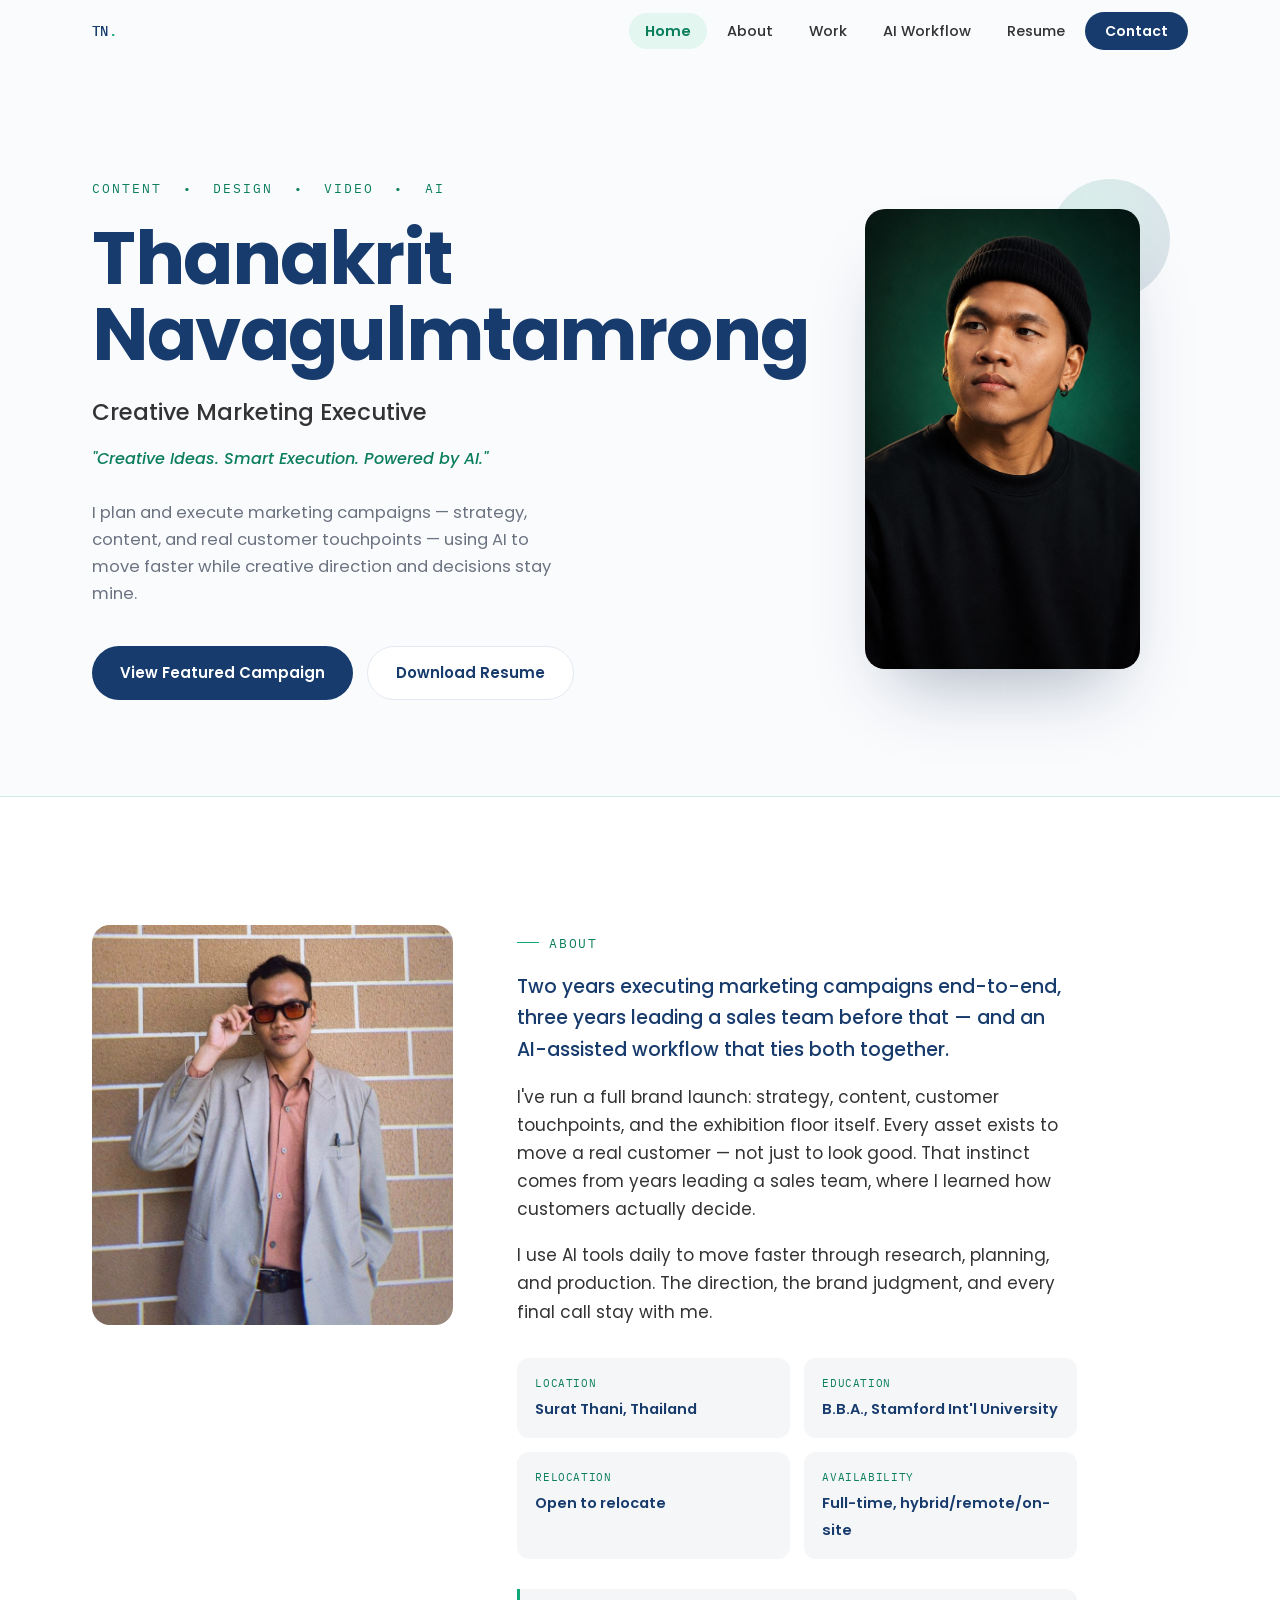
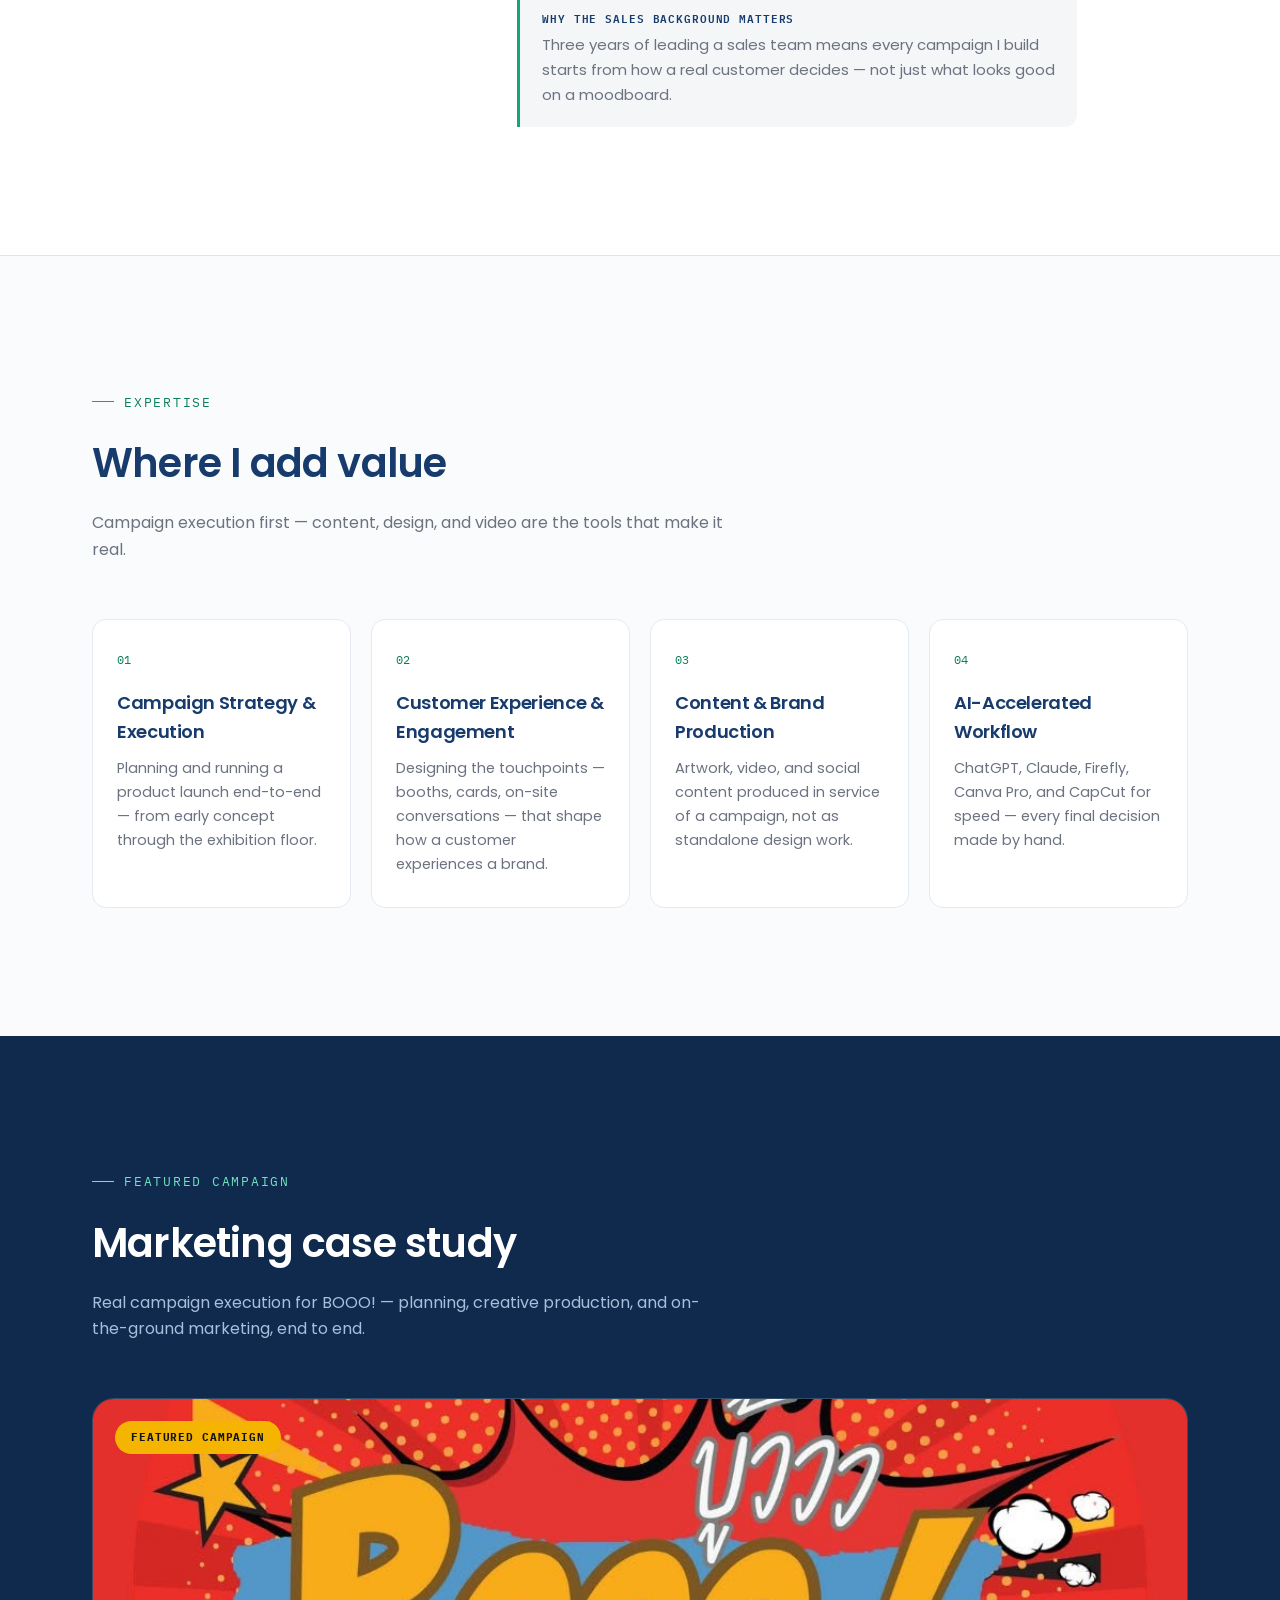
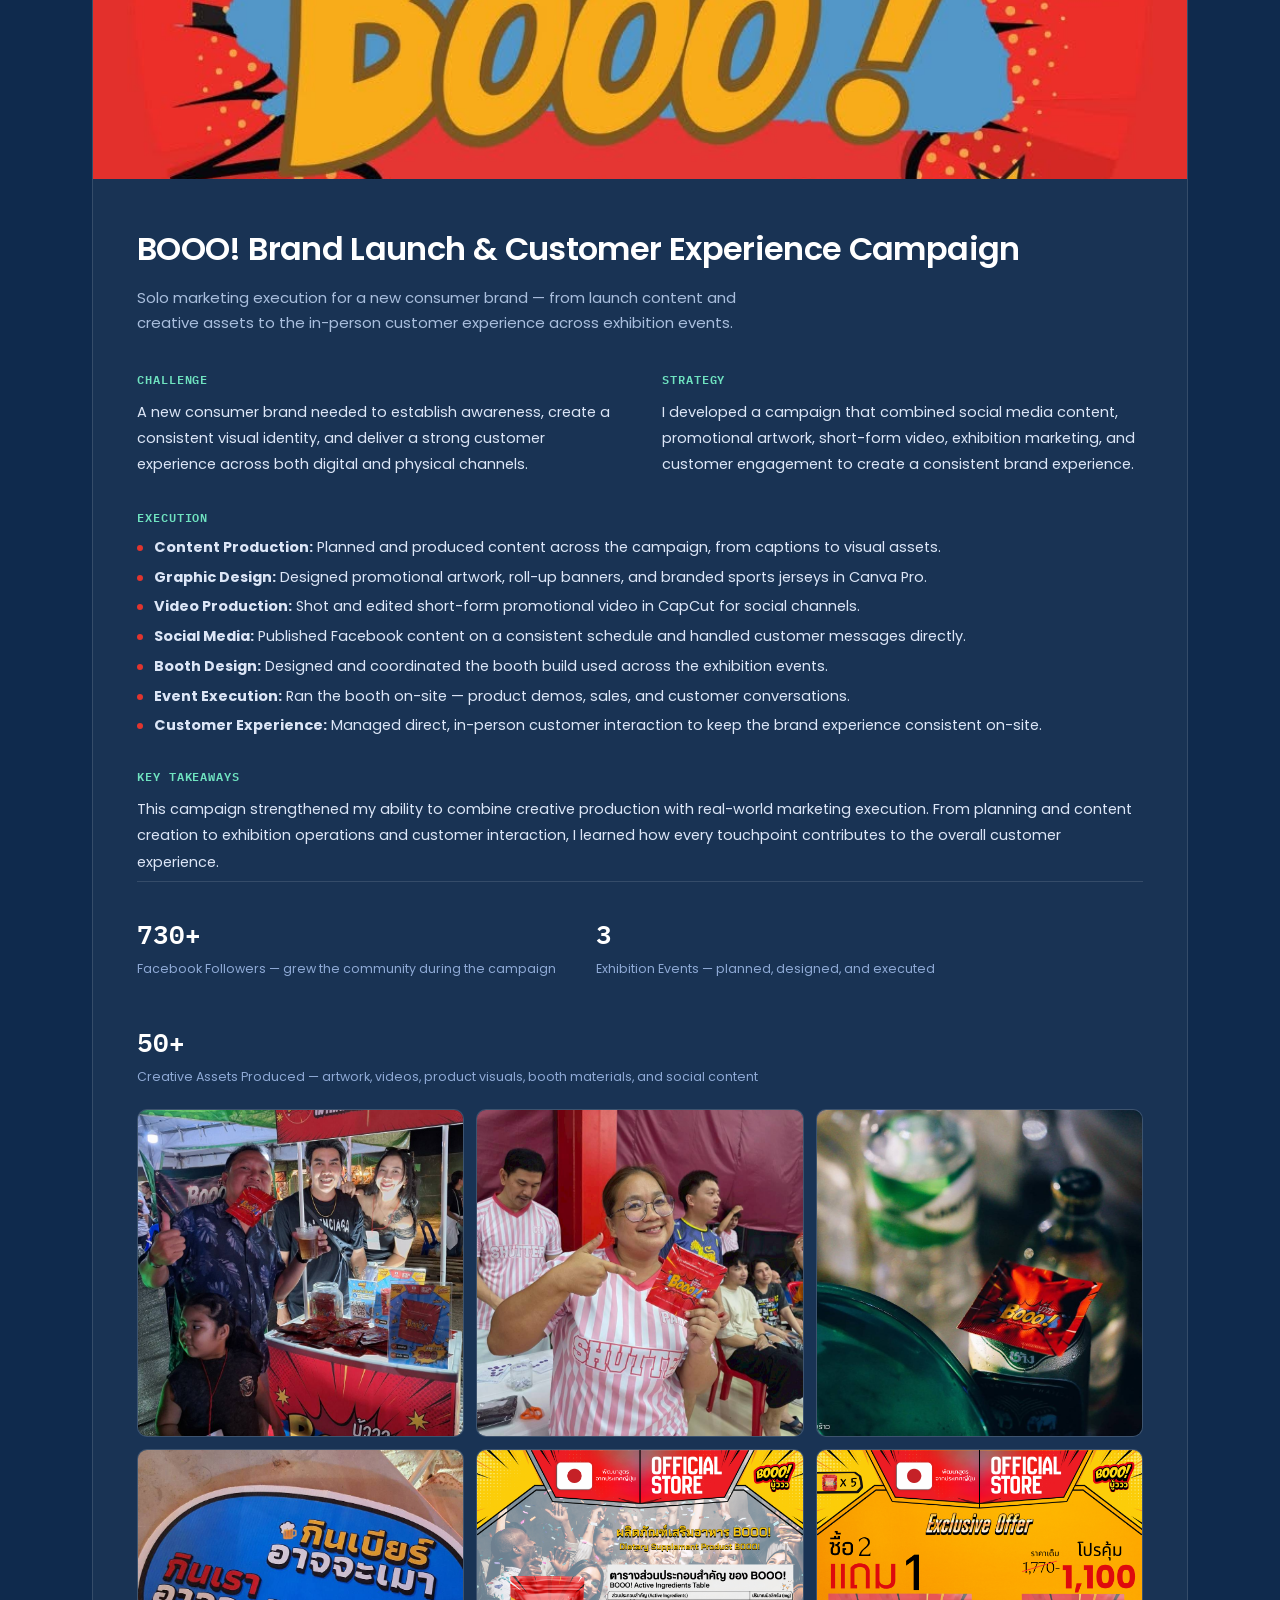
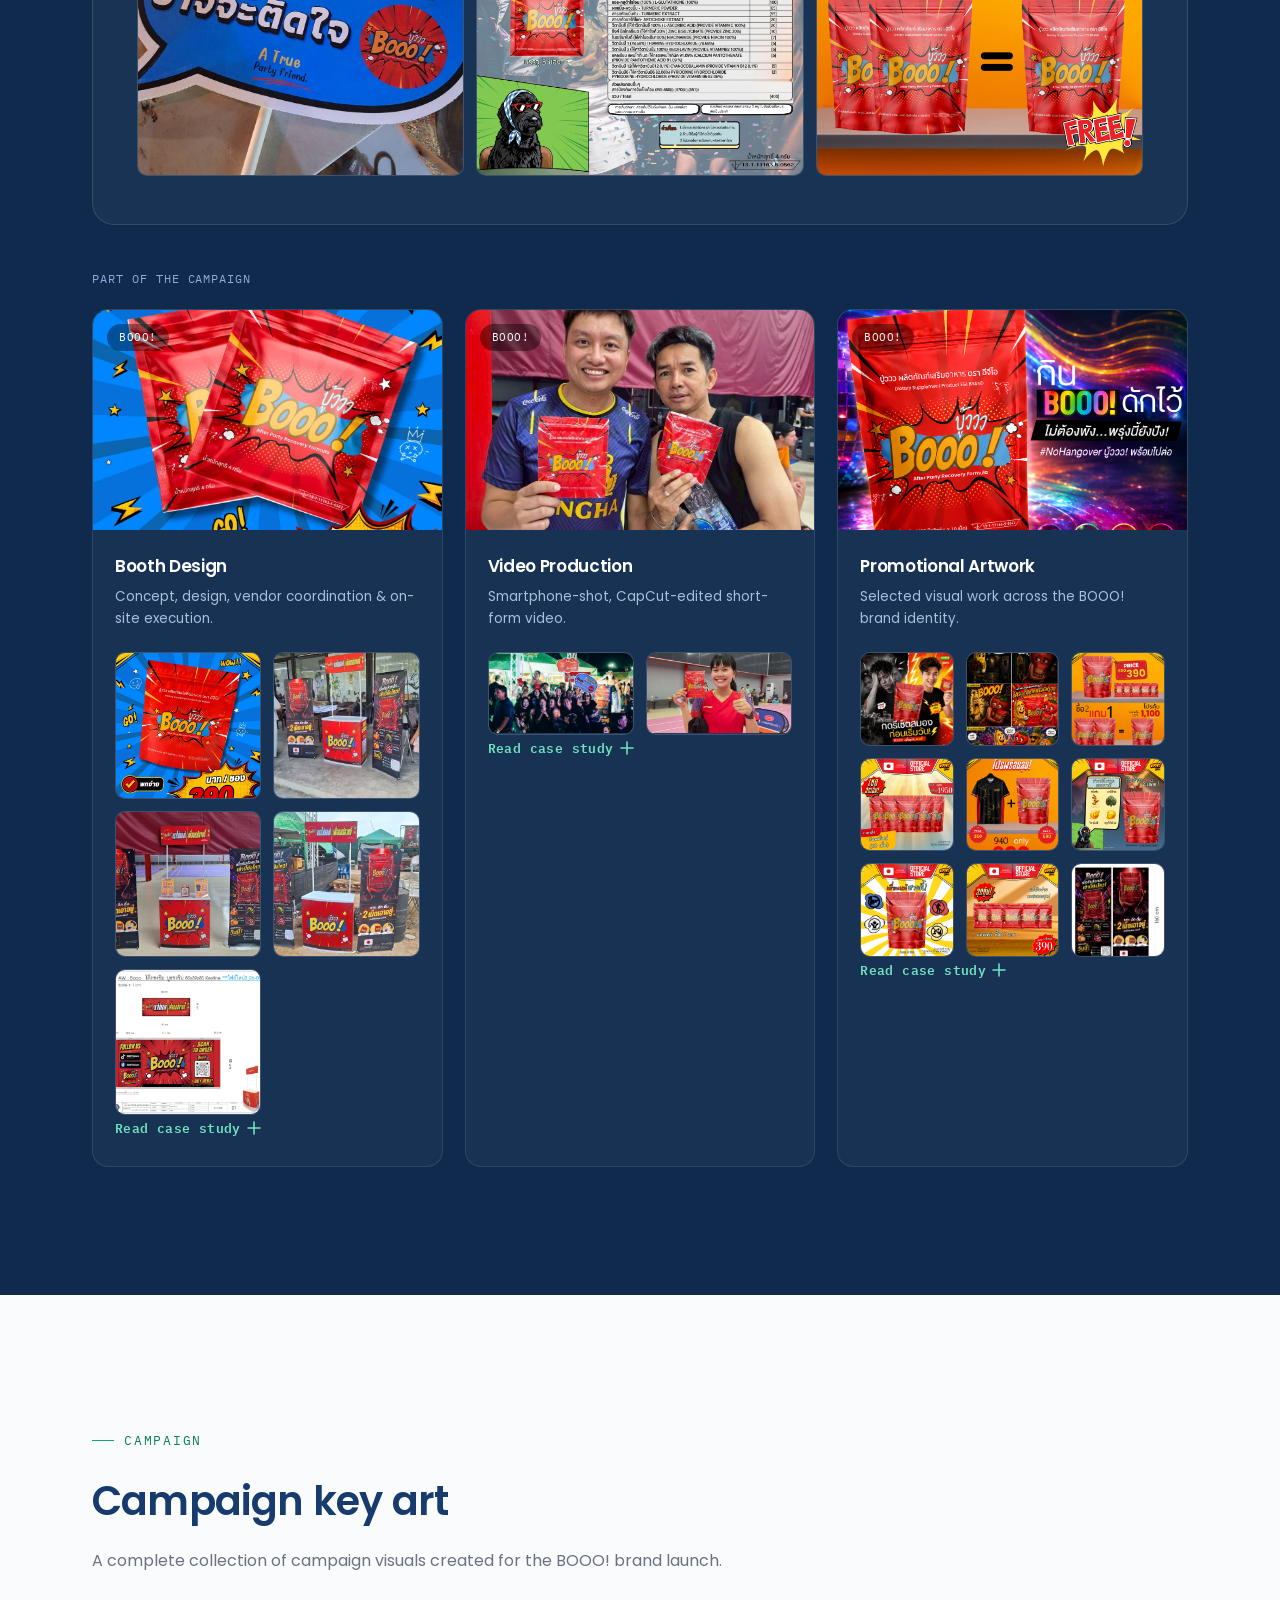
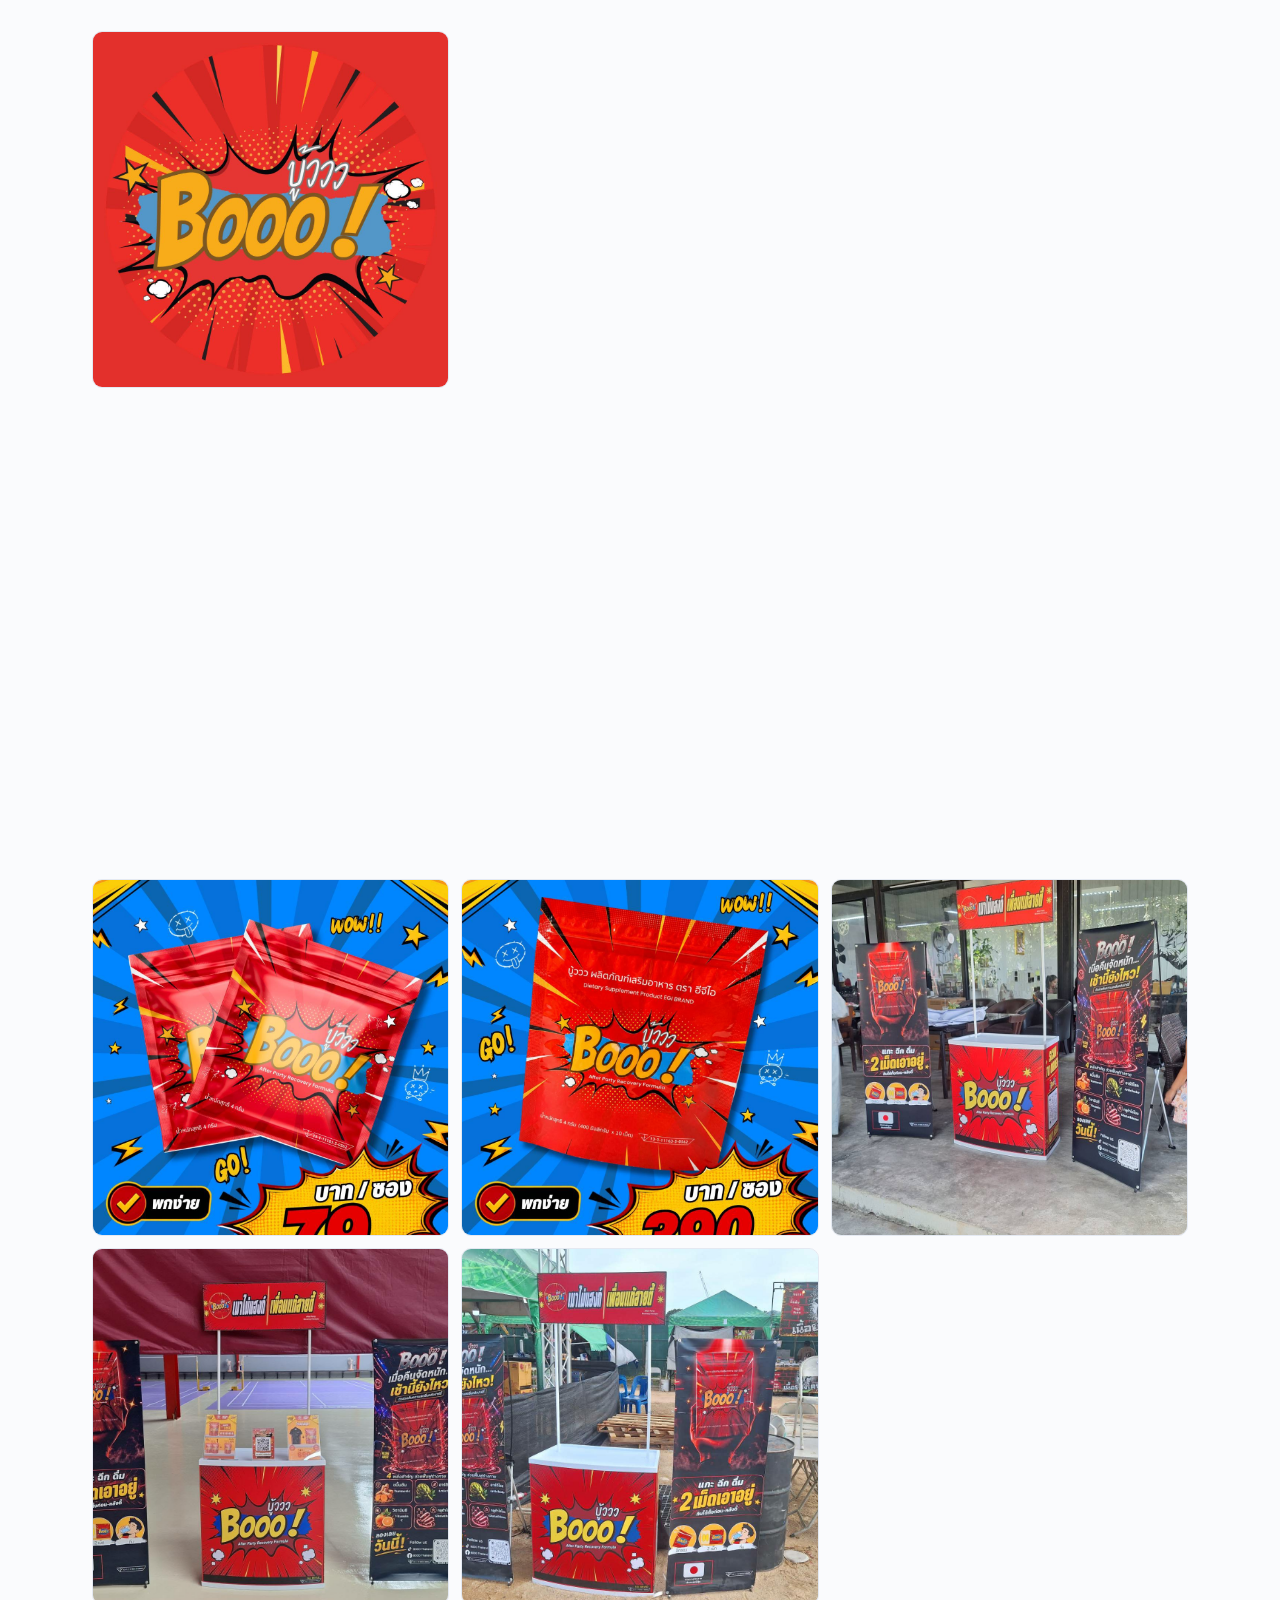
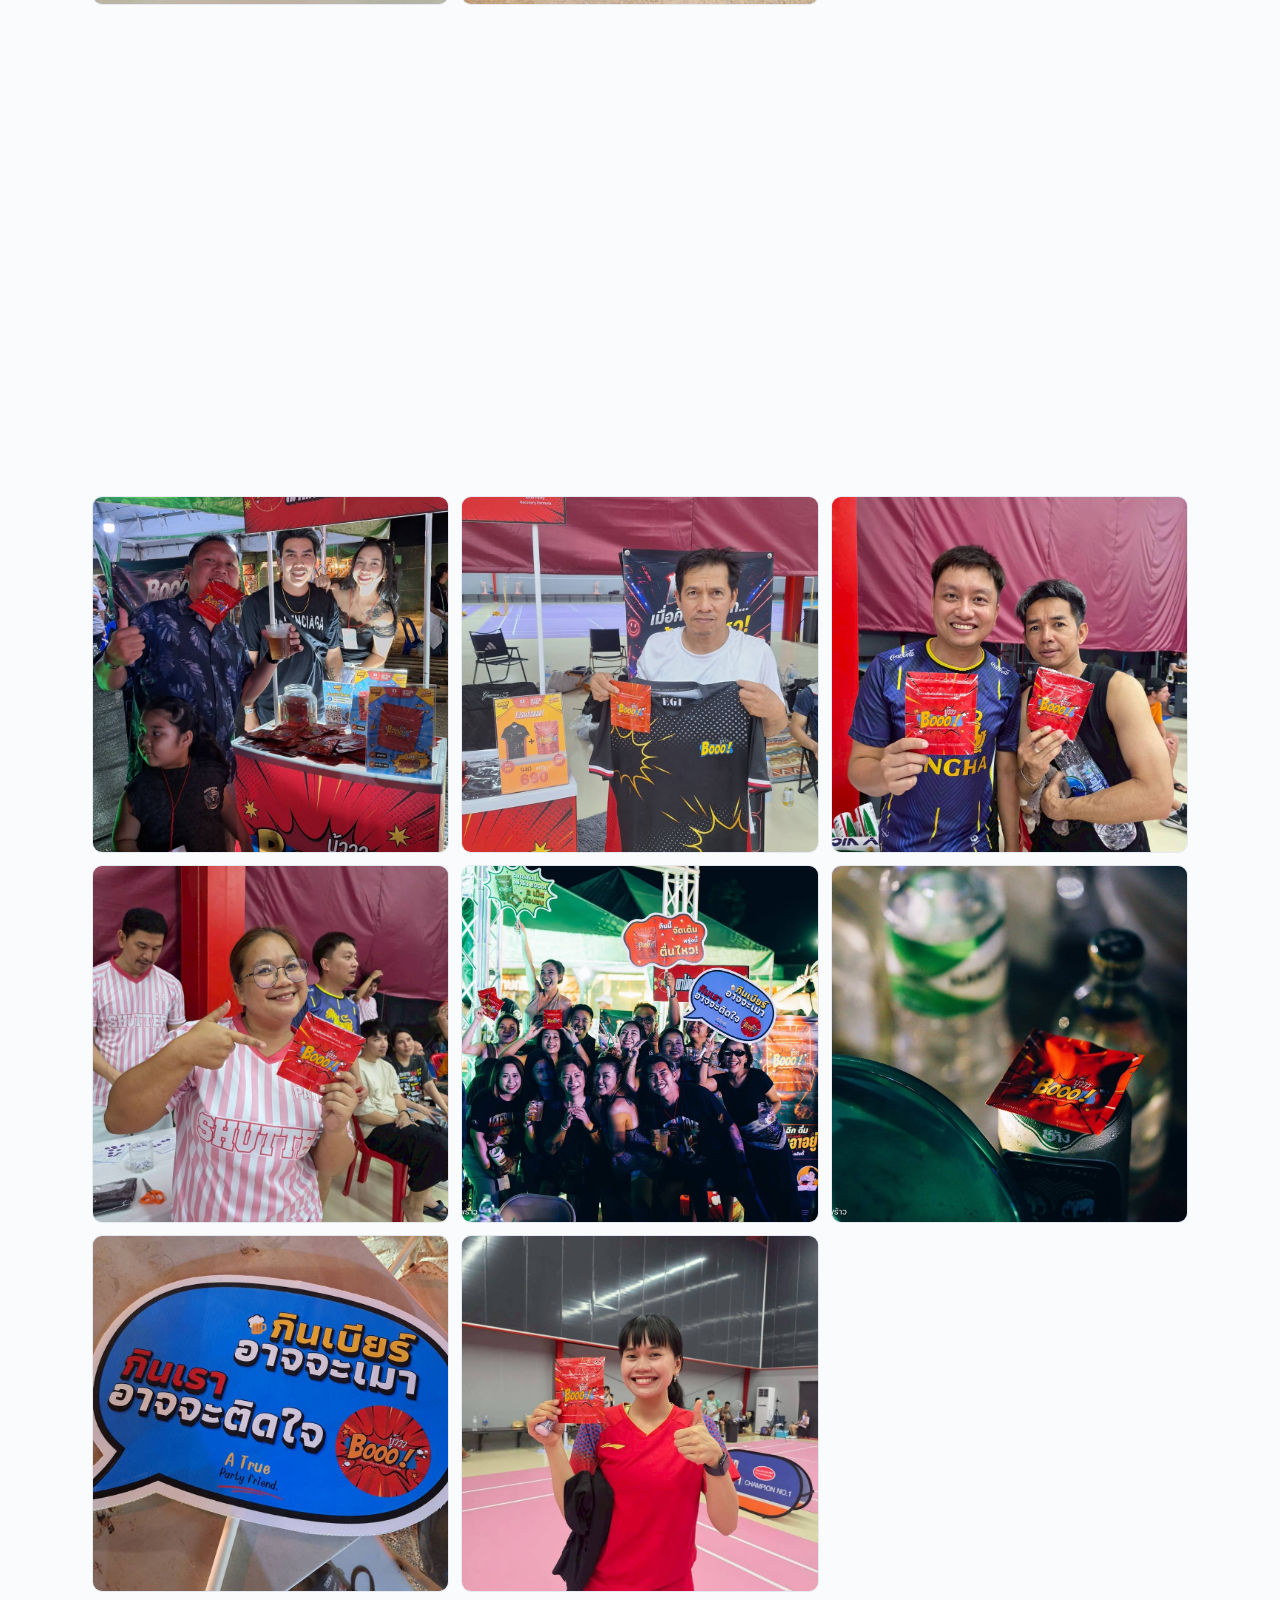
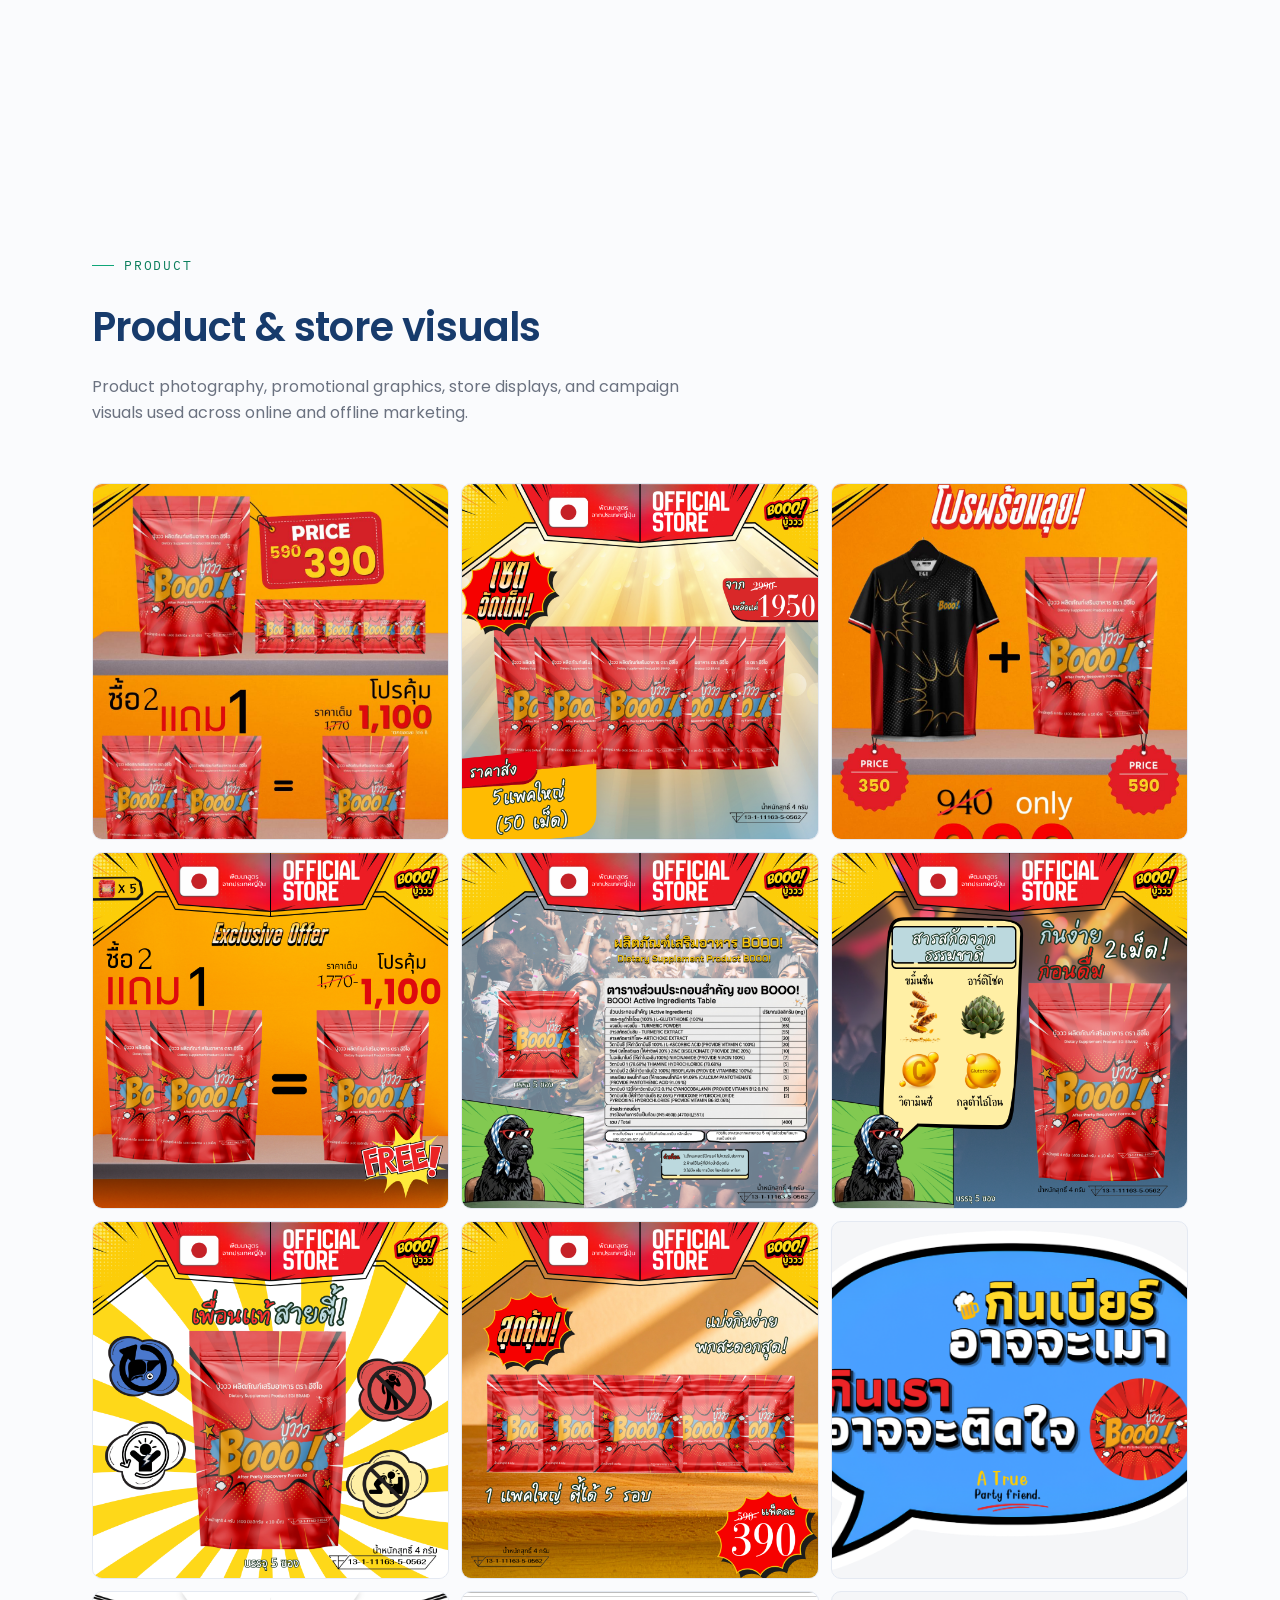
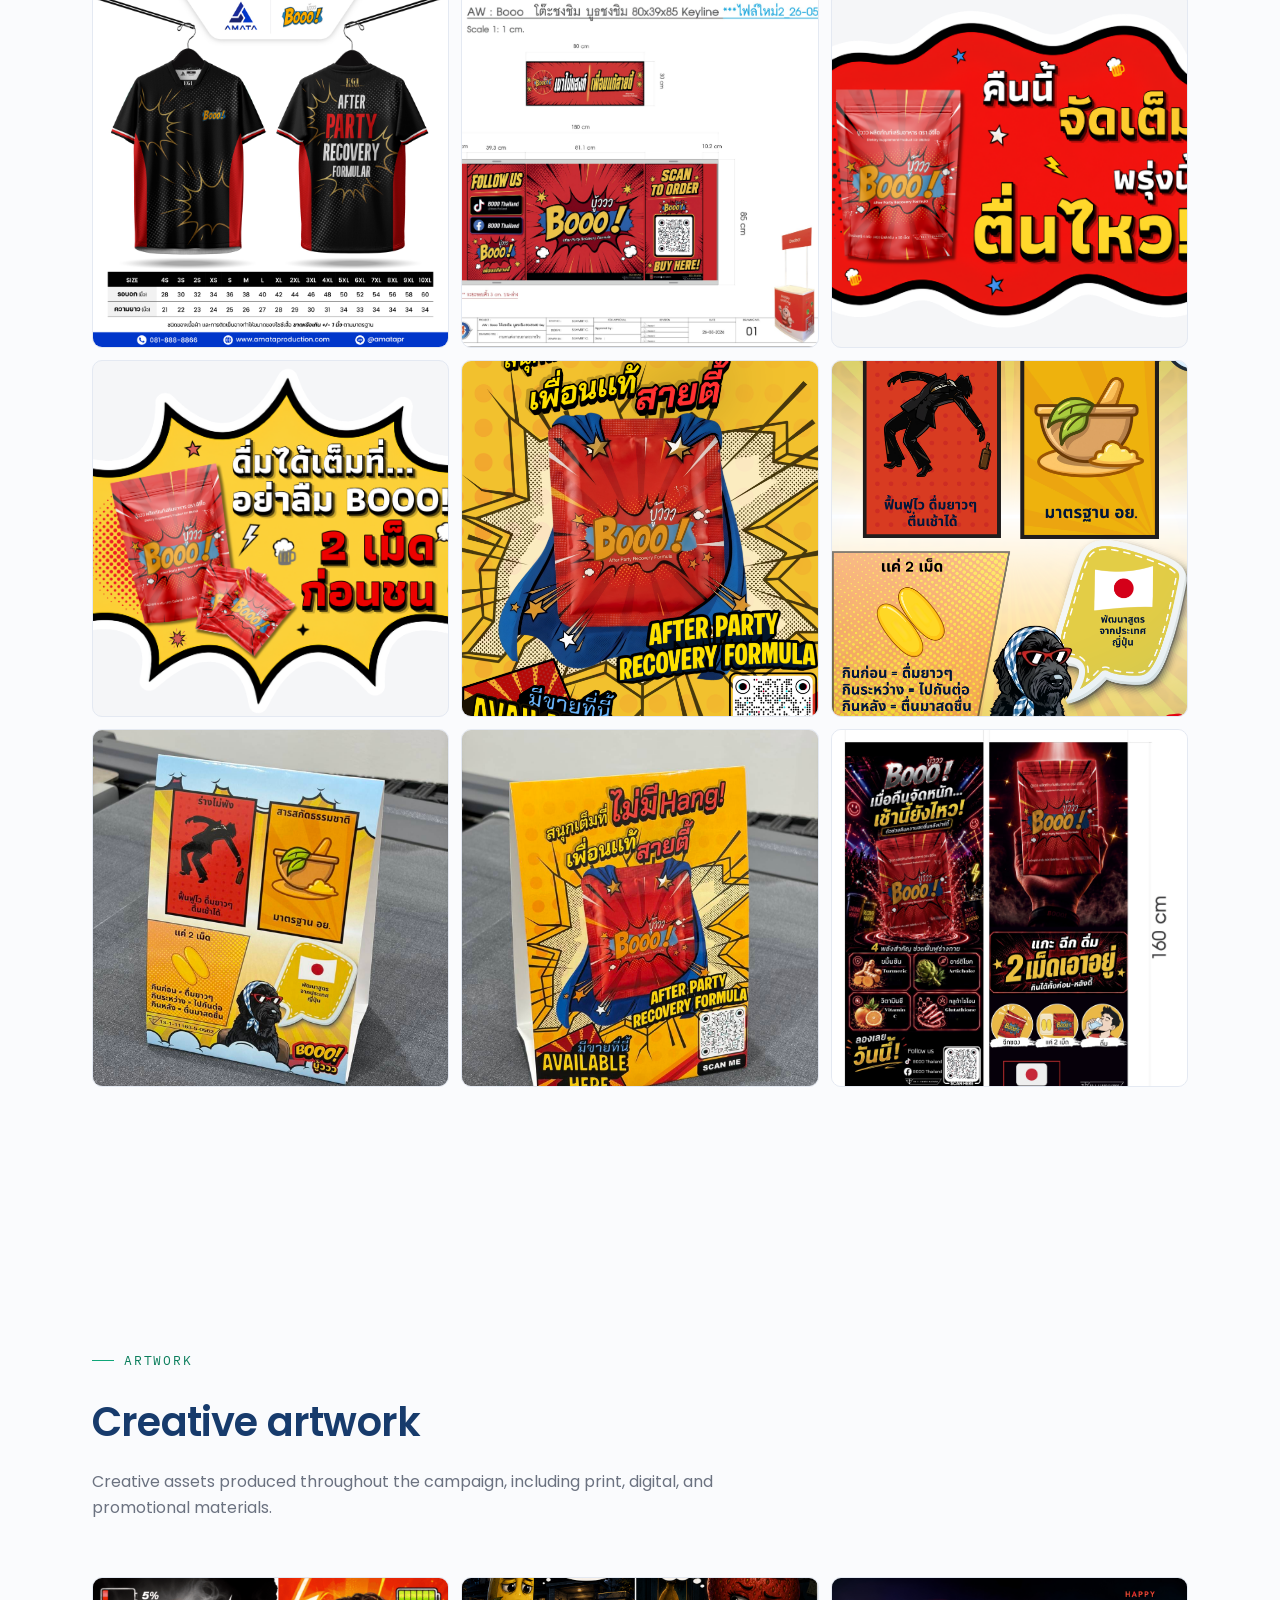
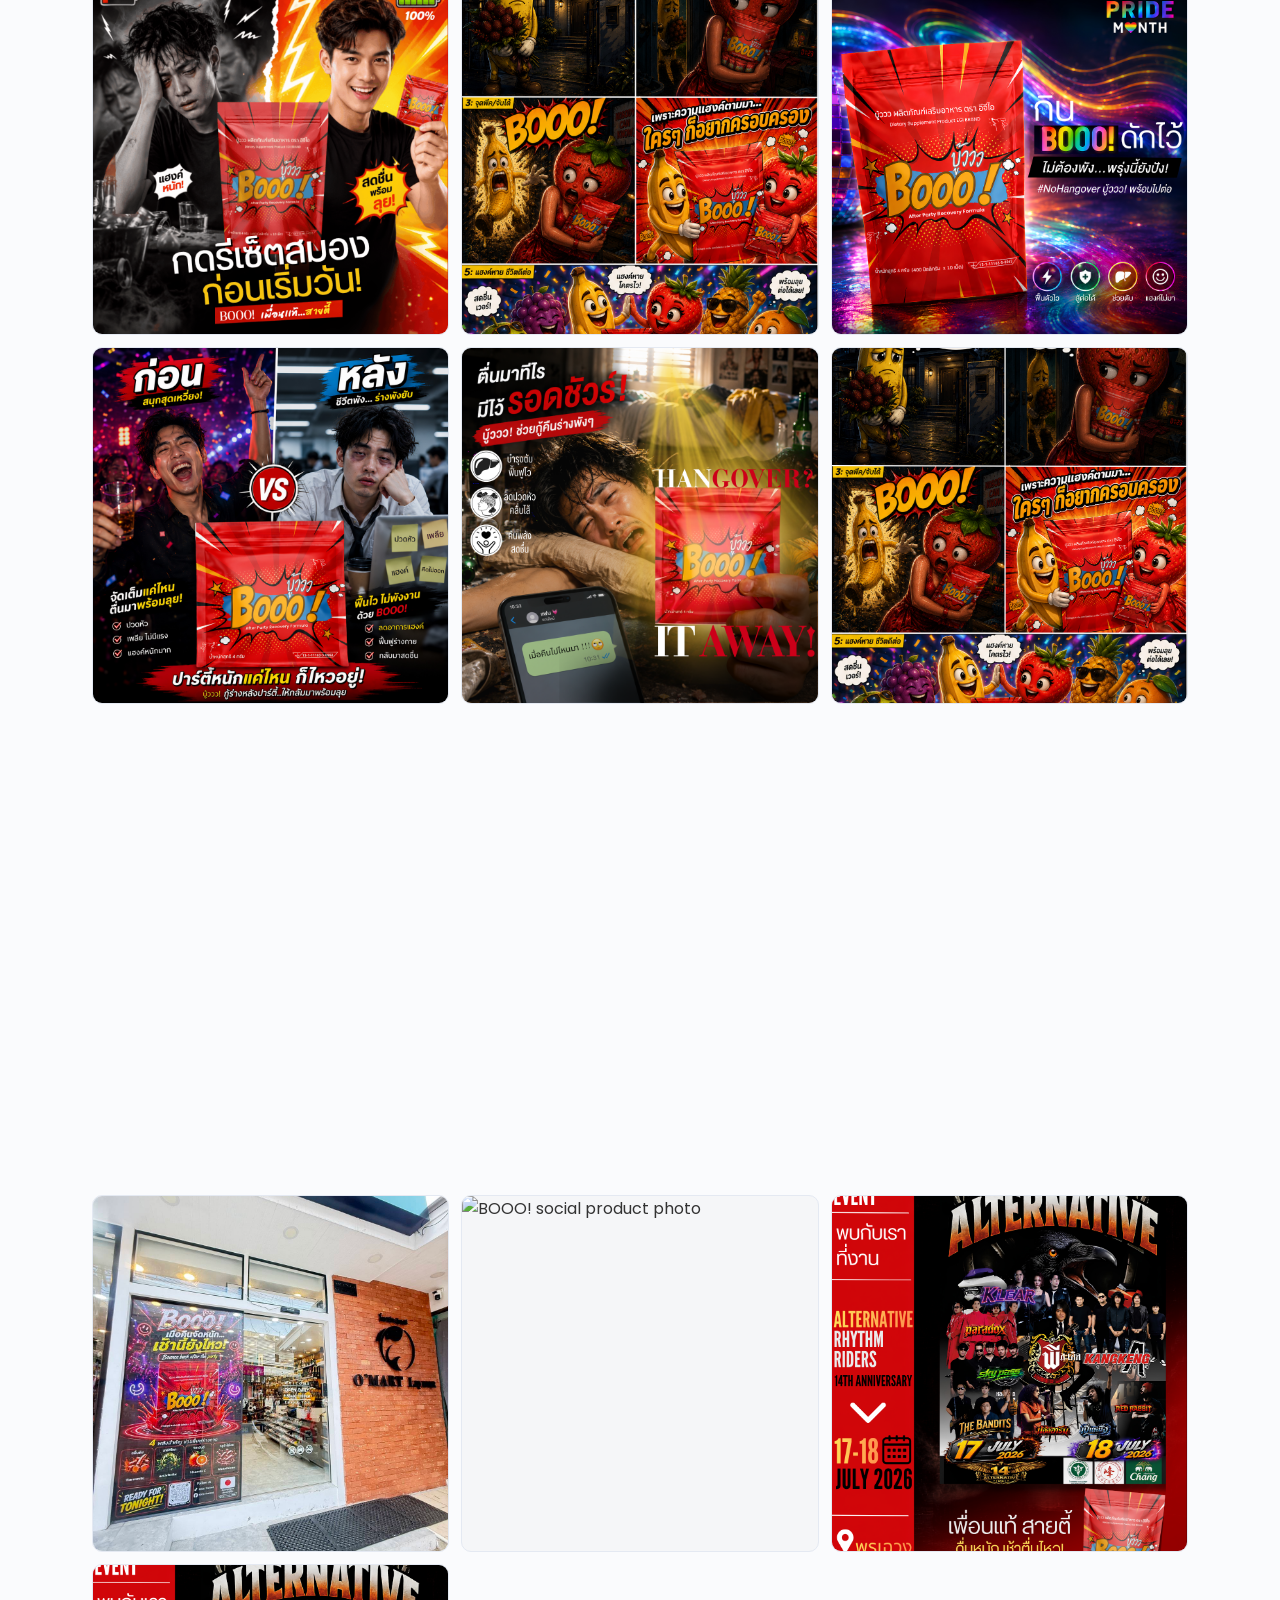
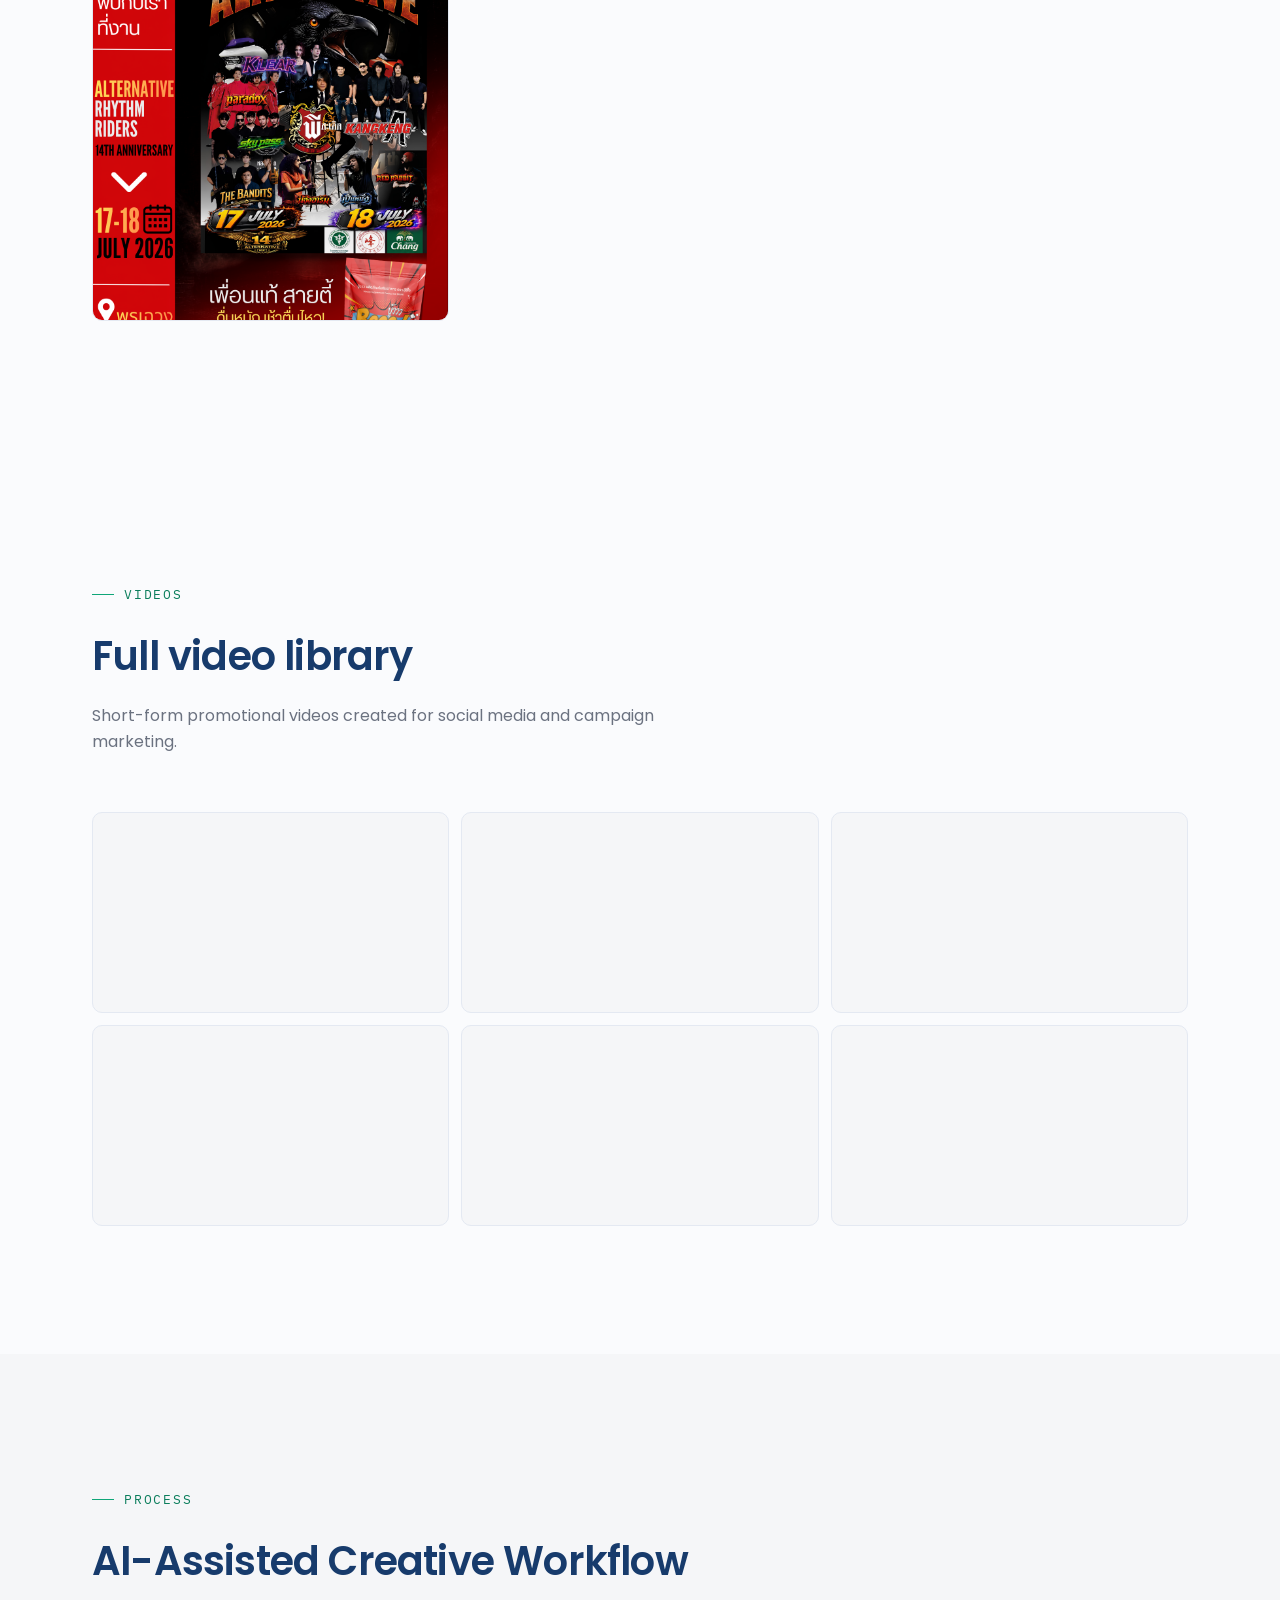
==== commit 7fafa9af: "Update portfolio with new photos, latest resume, and UI improvements" ====
--- a/index.html
+++ b/index.html
@@ -120,7 +120,7 @@
     <div class="section-head reveal">
       <div class="eyebrow">Featured Campaign</div>
       <h2>Marketing case study</h2>
-      <p>Real campaign execution for BOOO! — not portfolio filler. Image and video assets are being finalized and will be added here.</p>
+      <p>Real campaign execution for BOOO! — planning, creative production, and on-the-ground marketing, end to end.</p>
     </div>
 
     <div class="featured-project reveal">
@@ -133,48 +133,39 @@
       </div>
       <div class="featured-body">
         <h3>BOOO! Brand Launch &amp; Customer Experience Campaign</h3>
-        <p class="p-sub">Solo marketing execution for a new consumer brand — from launch content and creative assets to the in-person customer experience at two exhibition events.</p>
+        <p class="p-sub">Solo marketing execution for a new consumer brand — from launch content and creative assets to the in-person customer experience across exhibition events.</p>
 
         <div class="fp-grid">
           <div class="fp-block">
-            <span class="k">Overview</span>
-            <span class="v">Supported a new consumer brand's product launch as the sole marketing contributor, working directly with the business owner across content, design, video, and on-site execution.</span>
+            <span class="k">Challenge</span>
+            <span class="v">A new consumer brand needed to establish awareness, create a consistent visual identity, and deliver a strong customer experience across both digital and physical channels.</span>
           </div>
           <div class="fp-block">
-            <span class="k">Objective</span>
-            <span class="v">Build brand presence, drive engagement, and give customers a consistent experience across every touchpoint — online and in person.</span>
-          </div>
-          <div class="fp-block">
-            <span class="k">My Role</span>
-            <span class="v">Marketing execution lead — content, artwork, video, Facebook management, booth design, and on-site customer engagement.</span>
-          </div>
-          <div class="fp-block">
-            <span class="k">Tools</span>
-            <span class="v">Canva Pro, CapCut, ChatGPT, Claude, Gemini, Google Flow.</span>
+            <span class="k">Strategy</span>
+            <span class="v">I developed a campaign that combined social media content, promotional artwork, short-form video, exhibition marketing, and customer engagement to create a consistent brand experience.</span>
           </div>
           <div class="fp-block full">
-            <span class="k">Creative Assets</span>
+            <span class="k">Execution</span>
             <ul>
-              <li>Facebook content, captions, and promotional artwork</li>
-              <li>Short-form promotional video</li>
-              <li>Exhibition booth design, roll-up banners, and branded sports jerseys</li>
+              <li><strong>Content Production:</strong> Planned and produced content across the campaign, from captions to visual assets.</li>
+              <li><strong>Graphic Design:</strong> Designed promotional artwork, roll-up banners, and branded sports jerseys in Canva Pro.</li>
+              <li><strong>Video Production:</strong> Shot and edited short-form promotional video in CapCut for social channels.</li>
+              <li><strong>Social Media:</strong> Published Facebook content on a consistent schedule and handled customer messages directly.</li>
+              <li><strong>Booth Design:</strong> Designed and coordinated the booth build used across the exhibition events.</li>
+              <li><strong>Event Execution:</strong> Ran the booth on-site — product demos, sales, and customer conversations.</li>
+              <li><strong>Customer Experience:</strong> Managed direct, in-person customer interaction to keep the brand experience consistent on-site.</li>
             </ul>
           </div>
           <div class="fp-block full">
-            <span class="k">Marketing Execution</span>
-            <ul>
-              <li>Planned and published Facebook content and handled customer messages directly</li>
-              <li>Designed and coordinated the booth build for two exhibition events</li>
-              <li>Ran the booth on-site — product demos, sales, and customer conversations</li>
-              <li>Produced and published short-form video for social channels</li>
-            </ul>
+            <span class="k">Key Takeaways</span>
+            <span class="v">This campaign strengthened my ability to combine creative production with real-world marketing execution. From planning and content creation to exhibition operations and customer interaction, I learned how every touchpoint contributes to the overall customer experience.</span>
           </div>
         </div>
 
         <div class="fp-results">
-          <div class="fp-result"><div class="num">702</div><div class="label">Facebook followers (from ~500)</div></div>
-          <div class="fp-result"><div class="num">1,000+</div><div class="label">views on one promotional video</div></div>
-          <div class="fp-result"><div class="num">2</div><div class="label">exhibition events executed</div></div>
+          <div class="fp-result"><div class="num">730+</div><div class="label">Facebook Followers — grew the community during the campaign</div></div>
+          <div class="fp-result"><div class="num">3</div><div class="label">Exhibition Events — planned, designed, and executed</div></div>
+          <div class="fp-result"><div class="num">50+</div><div class="label">Creative Assets Produced — artwork, videos, product visuals, booth materials, and social content</div></div>
         </div>
 
         <div class="media-grid">
@@ -215,10 +206,10 @@
           </button>
           <div class="p-detail">
             <div class="p-detail-inner">
-              <div class="p-row"><span class="k">Overview</span><span class="v">Designed the exhibition booth used across two BOOO! events, from layout to on-site build.</span></div>
+              <div class="p-row"><span class="k">Overview</span><span class="v">Designed the exhibition booth used across three BOOO! events, from layout to on-site build.</span></div>
               <div class="p-row"><span class="k">Role</span><span class="v">Concept design, vendor coordination, on-site setup.</span></div>
               <div class="p-row"><span class="k">Tools</span><span class="v">Canva Pro.</span></div>
-              <div class="p-row"><span class="k">Result</span><span class="v">Completed and running for both exhibition events.</span></div>
+              <div class="p-row"><span class="k">Result</span><span class="v">Completed and running across all three exhibition events.</span></div>
             </div>
           </div>
         </div>
@@ -301,7 +292,7 @@
     <div class="section-head reveal">
       <div class="eyebrow">Campaign</div>
       <h2>Campaign key art</h2>
-      <p>The primary visual identity for the BOOO! brand launch.</p>
+      <p>A complete collection of campaign visuals created for the BOOO! brand launch.</p>
     </div>
     <div class="media-grid">
       <a href="assets/images/hero/booo-hero.webp.webp" class="glightbox" data-gallery="campaign"><figure><img src="assets/images/hero/booo-hero.webp.webp" alt="BOOO! campaign hero key art" loading="lazy"></figure></a>
@@ -315,7 +306,7 @@
     <div class="section-head reveal">
       <div class="eyebrow">Booth</div>
       <h2>Exhibition booth</h2>
-      <p>Booth design, signage, and on-site build across two exhibition events.</p>
+      <p>Designed from concept through installation, including booth layout, signage, production, and on-site execution.</p>
     </div>
     <div class="media-grid">
       <a href="assets/images/booth/Booo-campaign-official-store.webp.jpg" class="glightbox" data-gallery="booth"><figure><img src="assets/images/booth/Booo-campaign-official-store.webp.jpg" alt="BOOO! exhibition booth" loading="lazy"></figure></a>
@@ -333,7 +324,7 @@
     <div class="section-head reveal">
       <div class="eyebrow">Event</div>
       <h2>On the exhibition floor</h2>
-      <p>Customer moments from the two BOOO! exhibition events.</p>
+      <p>Real moments from three exhibition events where customers interacted directly with the brand.</p>
     </div>
     <div class="media-grid">
       <a href="assets/images/event/booo-event-01.webp.jpg" class="glightbox" data-gallery="event"><figure><img src="assets/images/event/booo-event-01.webp.jpg" alt="BOOO! exhibition event moment" loading="lazy"></figure></a>
@@ -354,7 +345,7 @@
     <div class="section-head reveal">
       <div class="eyebrow">Product</div>
       <h2>Product &amp; store visuals</h2>
-      <p>Product photography and official-store artwork used across the campaign.</p>
+      <p>Product photography, promotional graphics, store displays, and campaign visuals used across online and offline marketing.</p>
     </div>
     <div class="media-grid">
       <a href="assets/images/product/booo-artwork-officialstore.webp.jpg" class="glightbox" data-gallery="product"><figure><img src="assets/images/product/booo-artwork-officialstore.webp.jpg" alt="BOOO! official store artwork" loading="lazy"></figure></a>
@@ -385,7 +376,7 @@
     <div class="section-head reveal">
       <div class="eyebrow">Artwork</div>
       <h2>Creative artwork</h2>
-      <p>Graphic design and motion artwork produced for the BOOO! brand.</p>
+      <p>Creative assets produced throughout the campaign, including print, digital, and promotional materials.</p>
     </div>
     <div class="media-grid">
       <a href="assets/images/artwork/booo-artwork-hangover.webp.gif" class="glightbox" data-gallery="artwork"><figure><img src="assets/images/artwork/booo-artwork-hangover.webp.gif" alt="BOOO! hangover artwork" loading="lazy"></figure></a>
@@ -404,7 +395,7 @@
     <div class="section-head reveal">
       <div class="eyebrow">Social Content</div>
       <h2>Published social posts</h2>
-      <p>Social media content produced and published for BOOO! across the campaign.</p>
+      <p>Published social media content designed to support awareness, engagement, and product promotion.</p>
     </div>
     <div class="media-grid">
       <a href="assets/images/social/booo-product-01.webp.jpg" class="glightbox" data-gallery="social"><figure><img src="assets/images/social/booo-product-01.webp.jpg" alt="BOOO! social product photo" loading="lazy"></figure></a>
@@ -421,7 +412,7 @@
     <div class="section-head reveal">
       <div class="eyebrow">Videos</div>
       <h2>Full video library</h2>
-      <p>Every short-form video produced for the BOOO! campaign.</p>
+      <p>Short-form promotional videos created for social media and campaign marketing.</p>
     </div>
     <div class="media-grid aspect-video">
       <a href="assets/videos/booo-video-01.mp4.mp4" class="glightbox" data-type="video" data-gallery="videos-all"><figure><video src="assets/videos/booo-video-01.mp4.mp4" preload="metadata" muted playsinline></video></figure></a>
@@ -528,8 +519,8 @@
 
 <footer>
   <div class="wrap footer-inner">
-    <p>© 2026 Thanakrit Navagulmtamrong</p>
-    <p>Creative Marketing Executive</p>
+    <p>Let's build meaningful marketing together.</p>
+    <p>Thanakrit Navagulmtamrong · Creative Marketing Executive · Open to full-time opportunities.</p>
   </div>
 </footer>
 
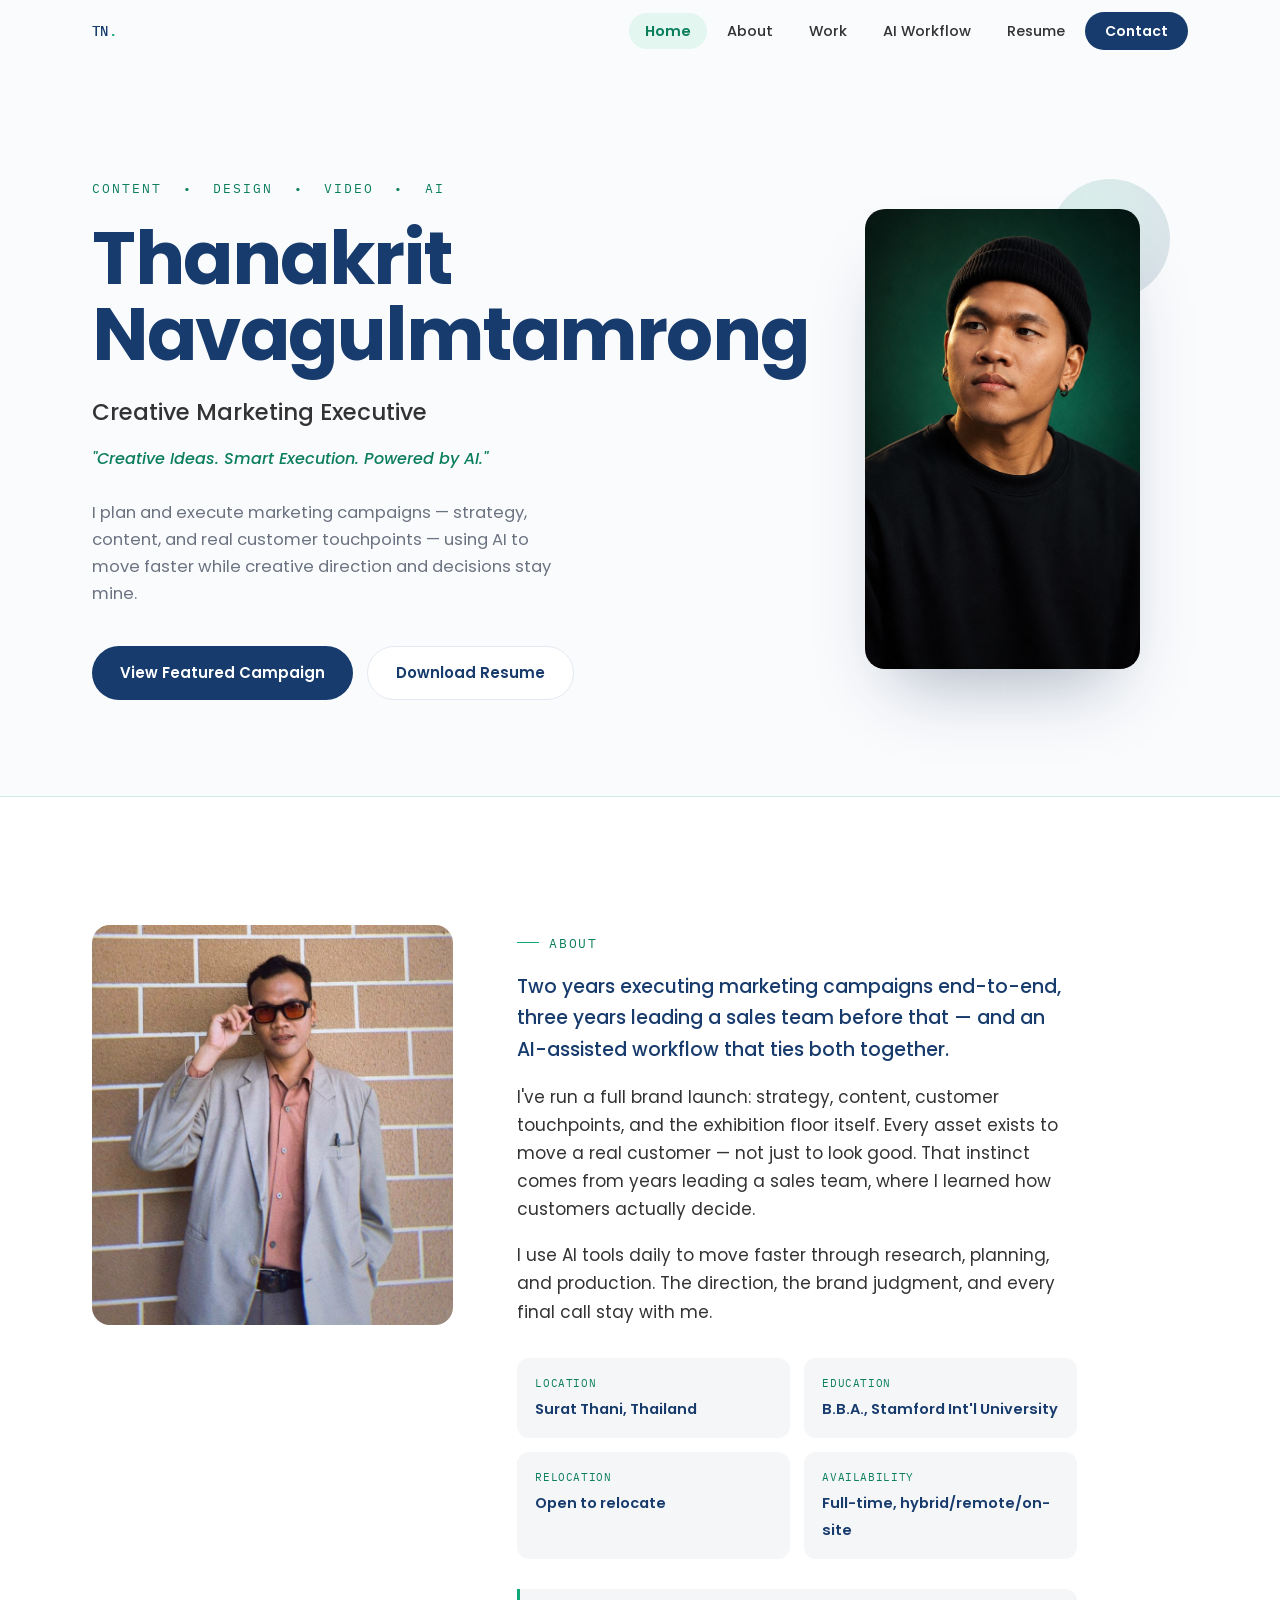
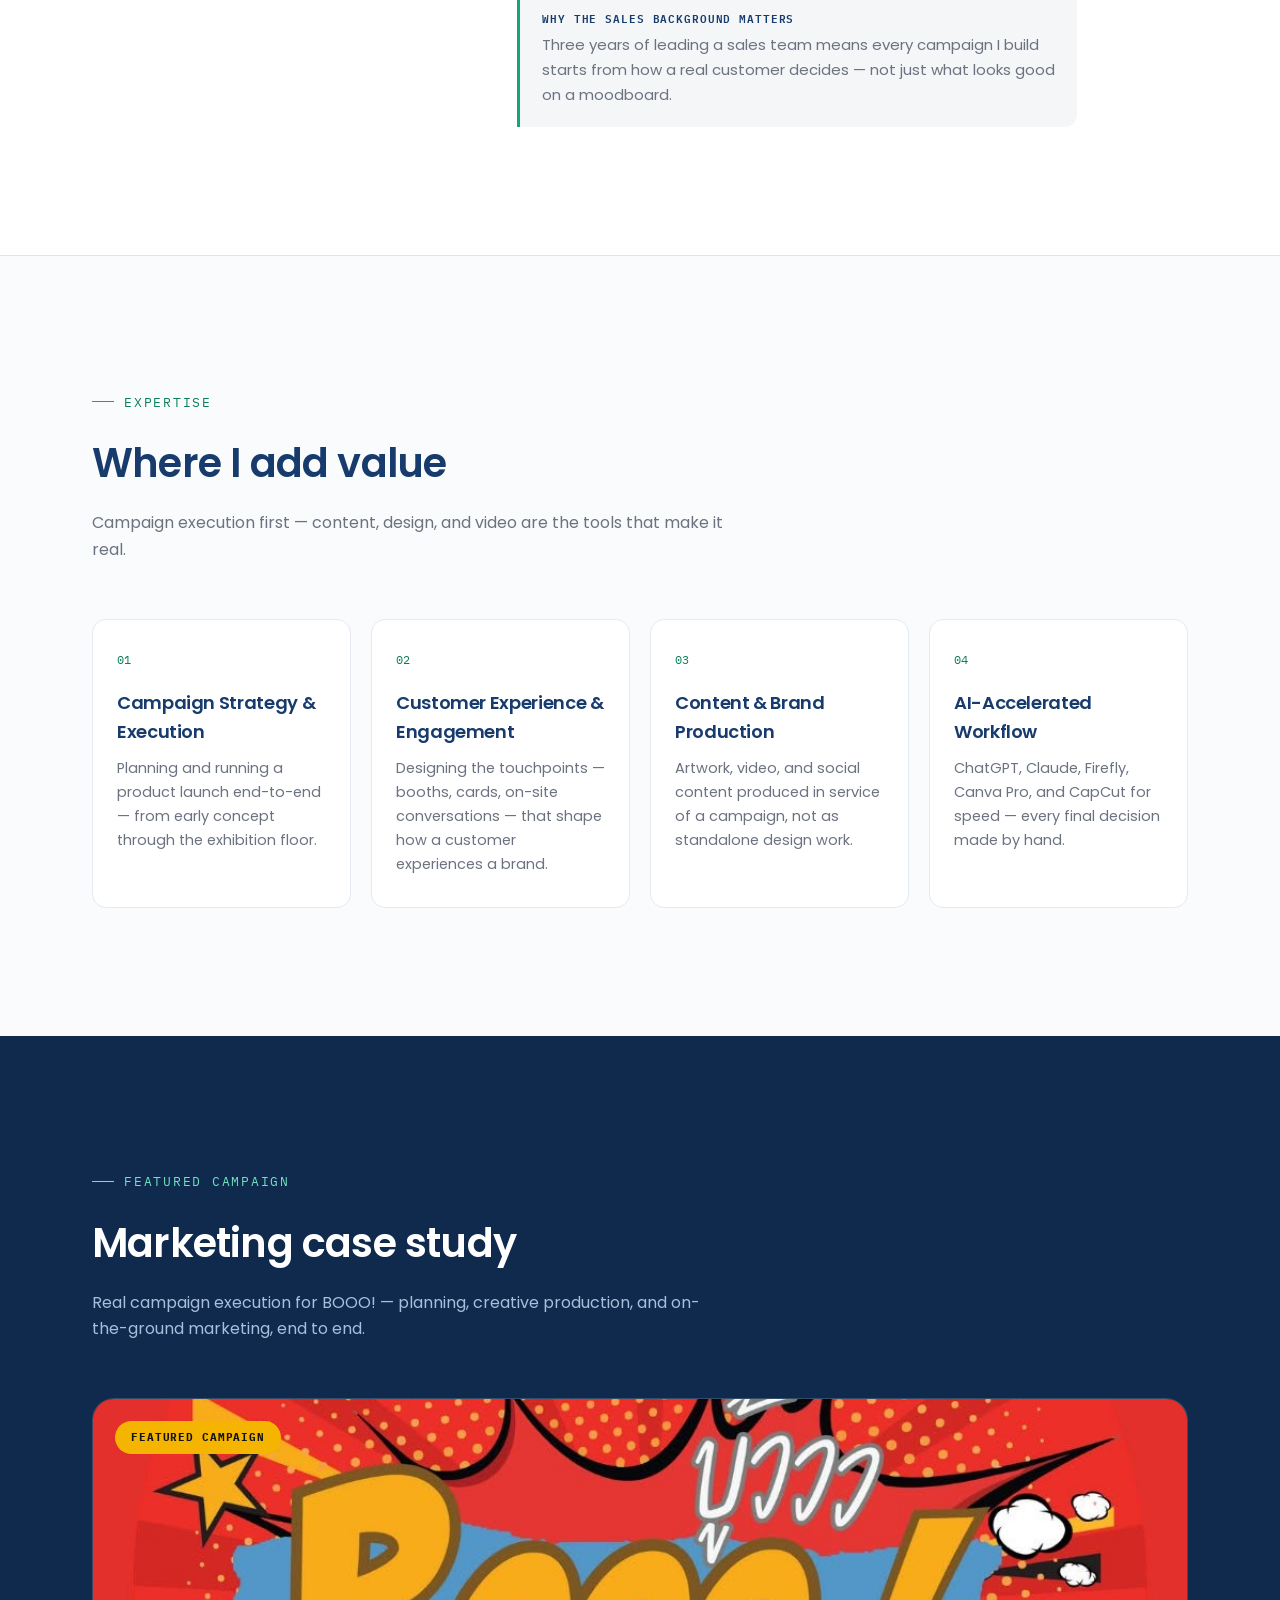
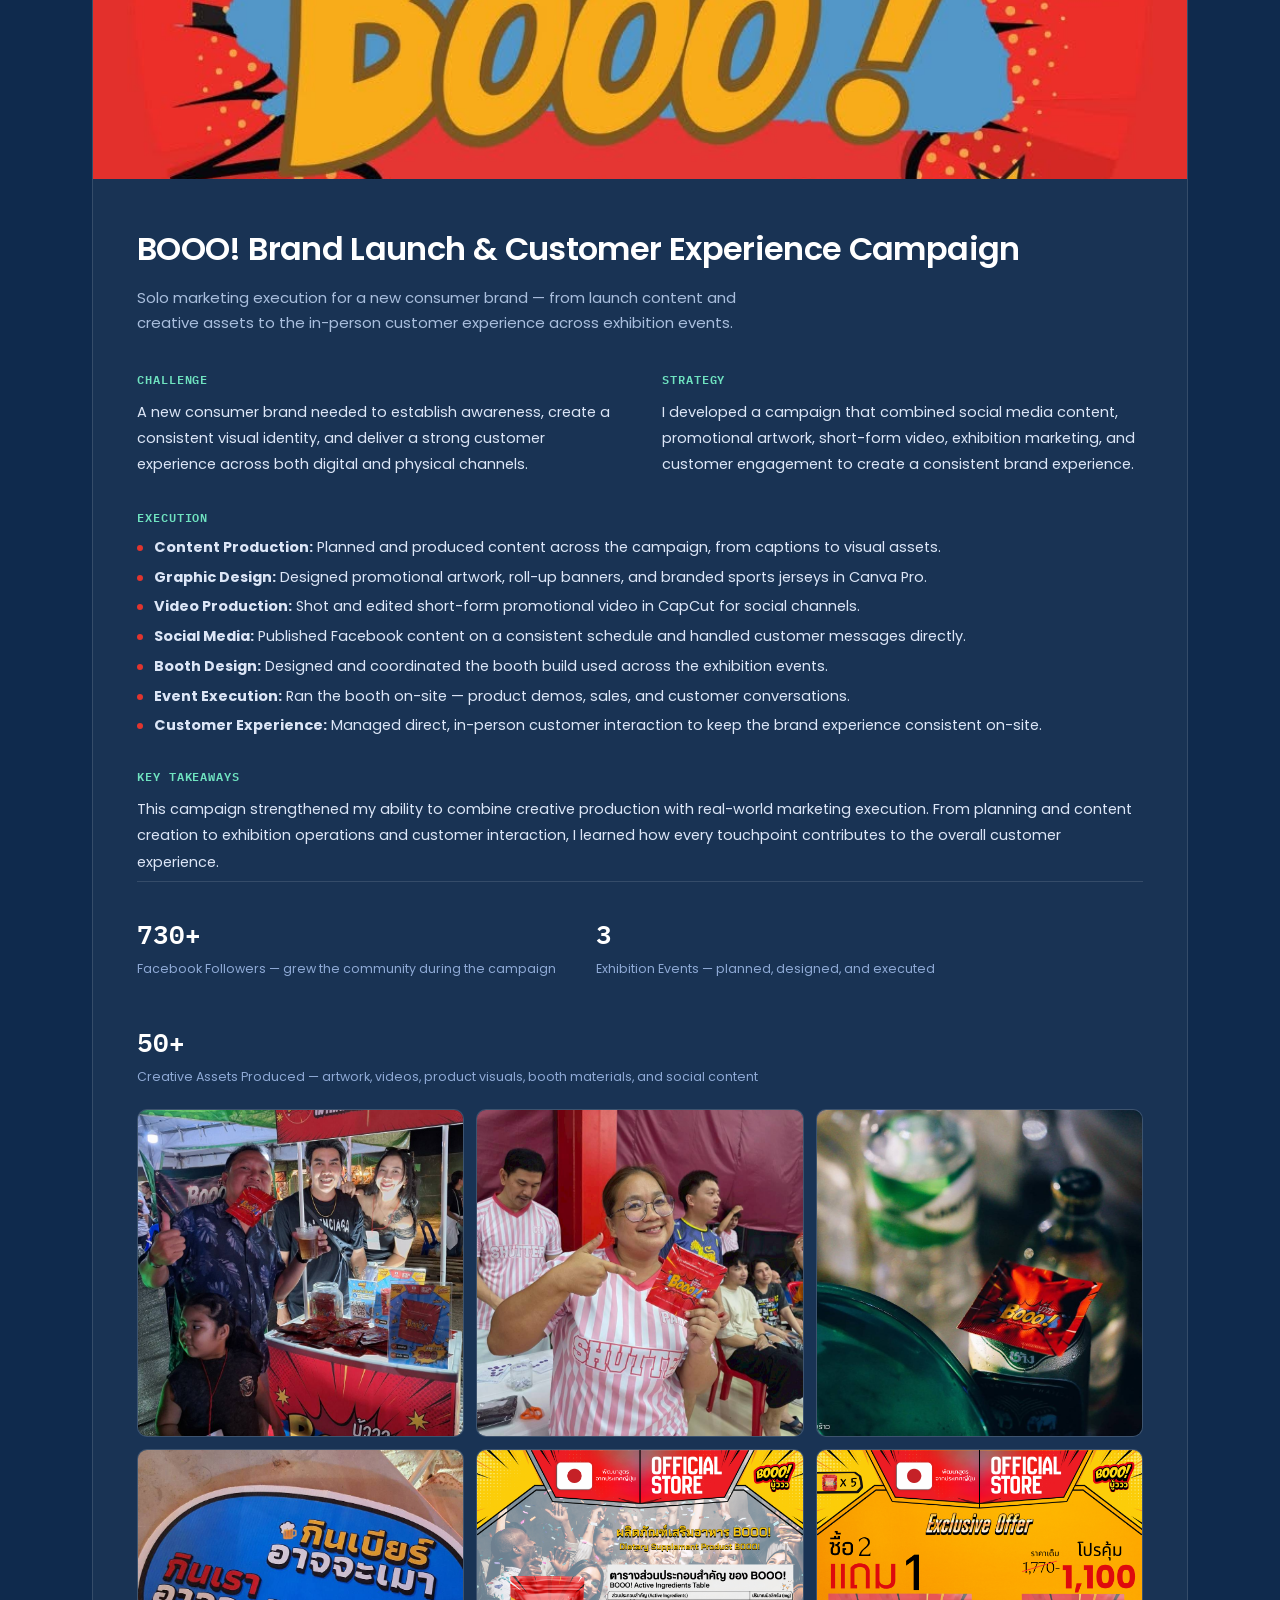
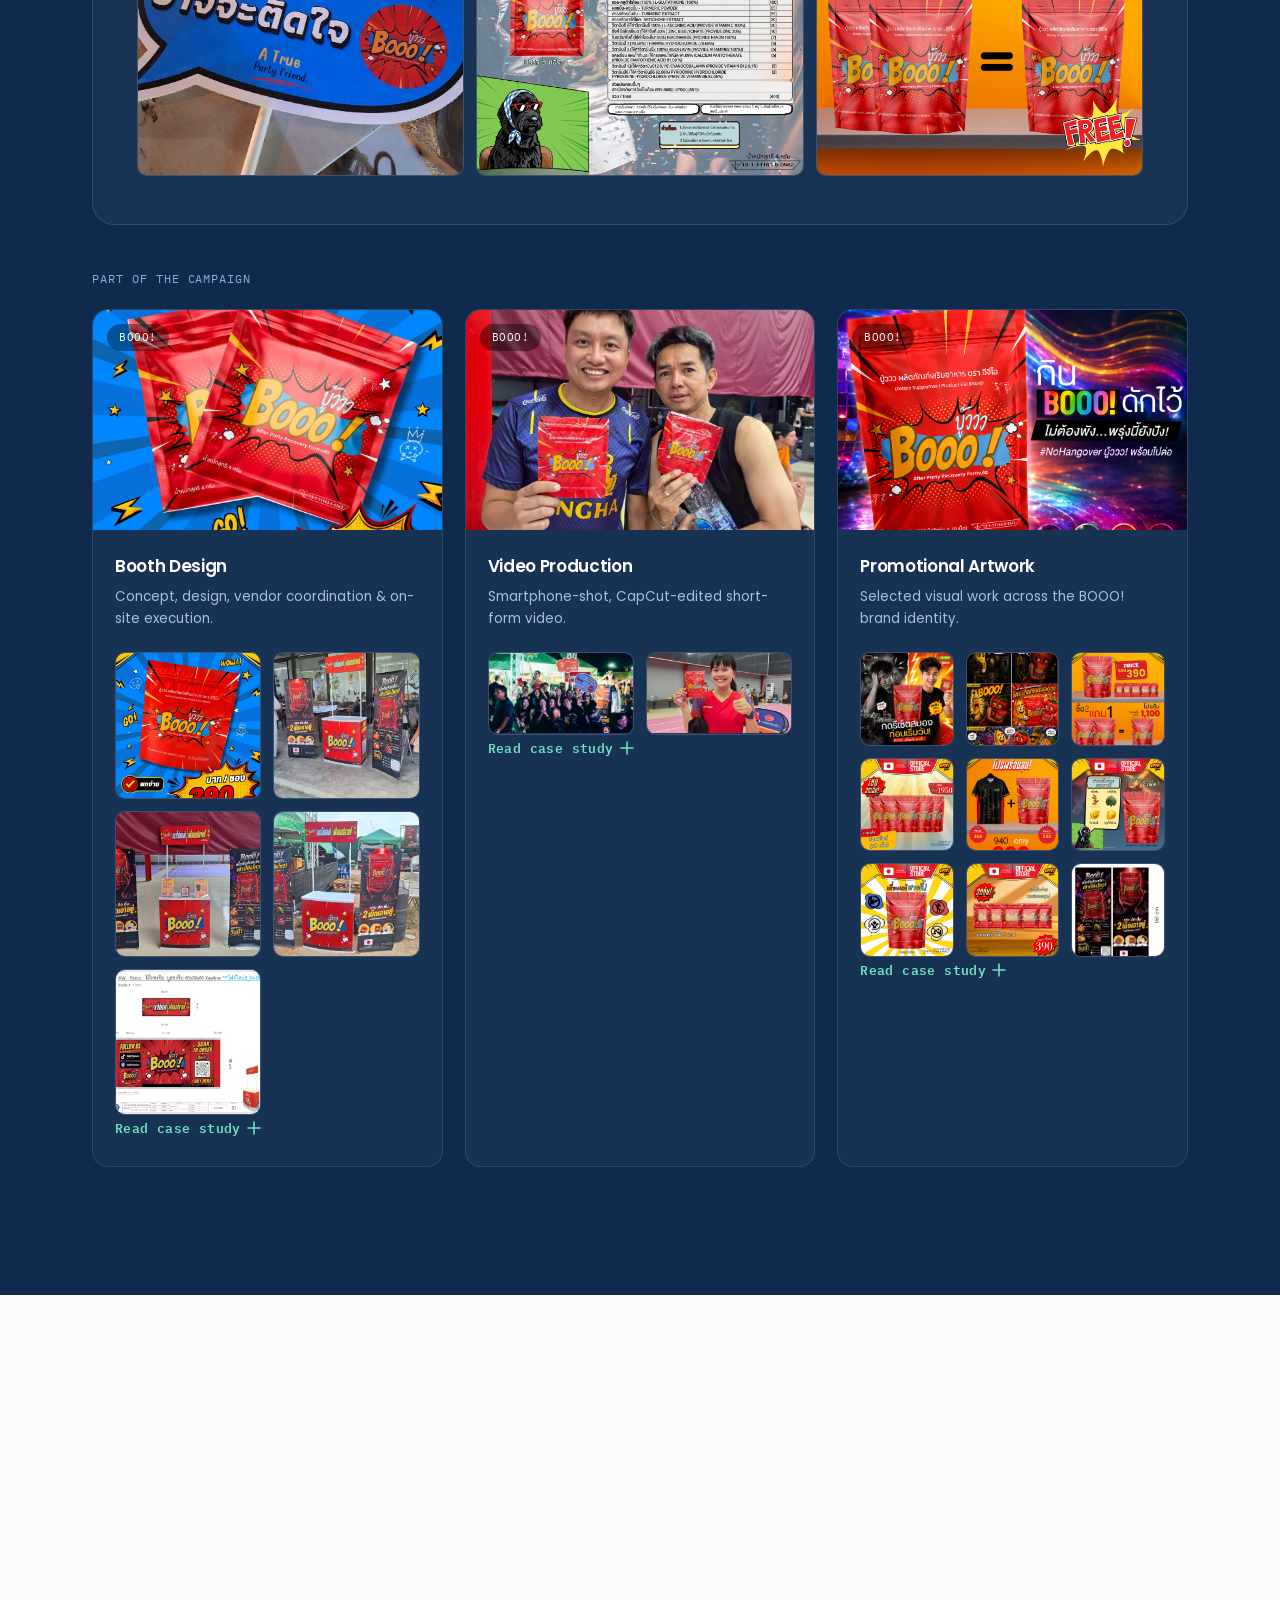
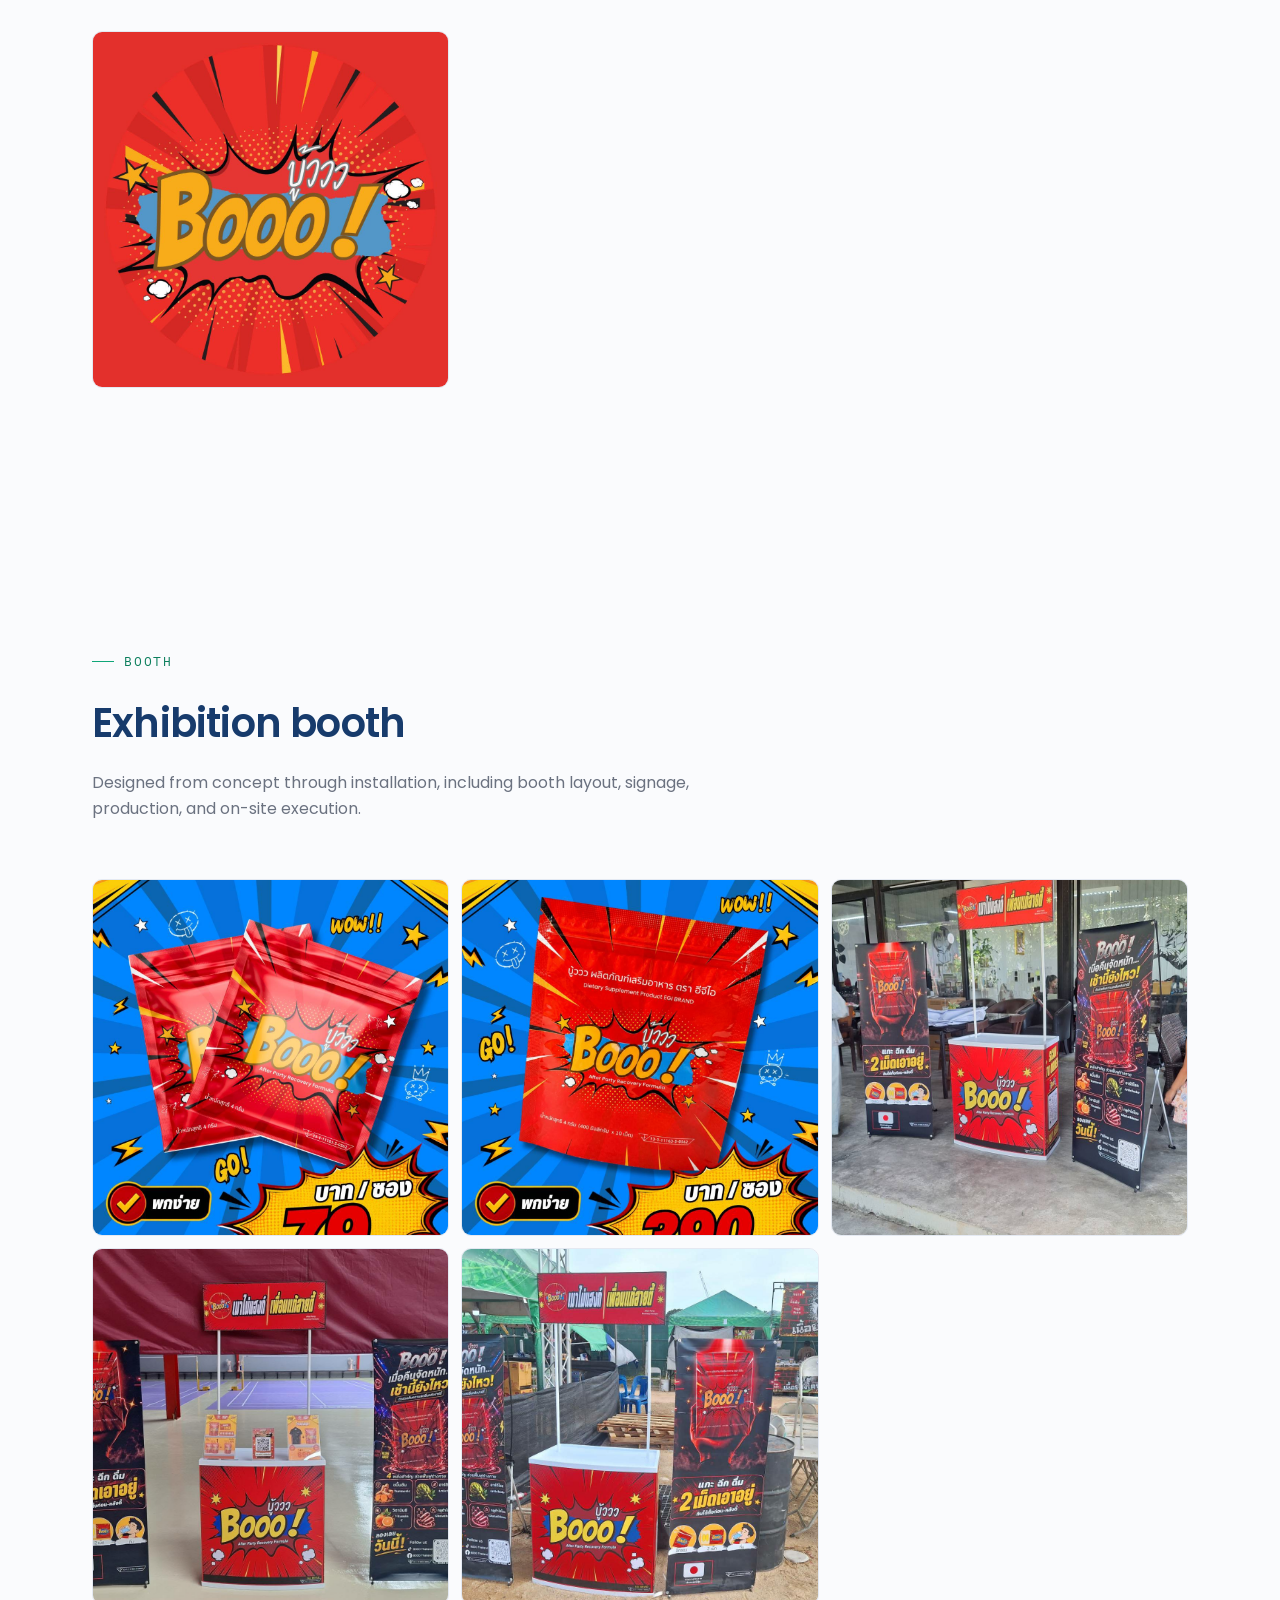
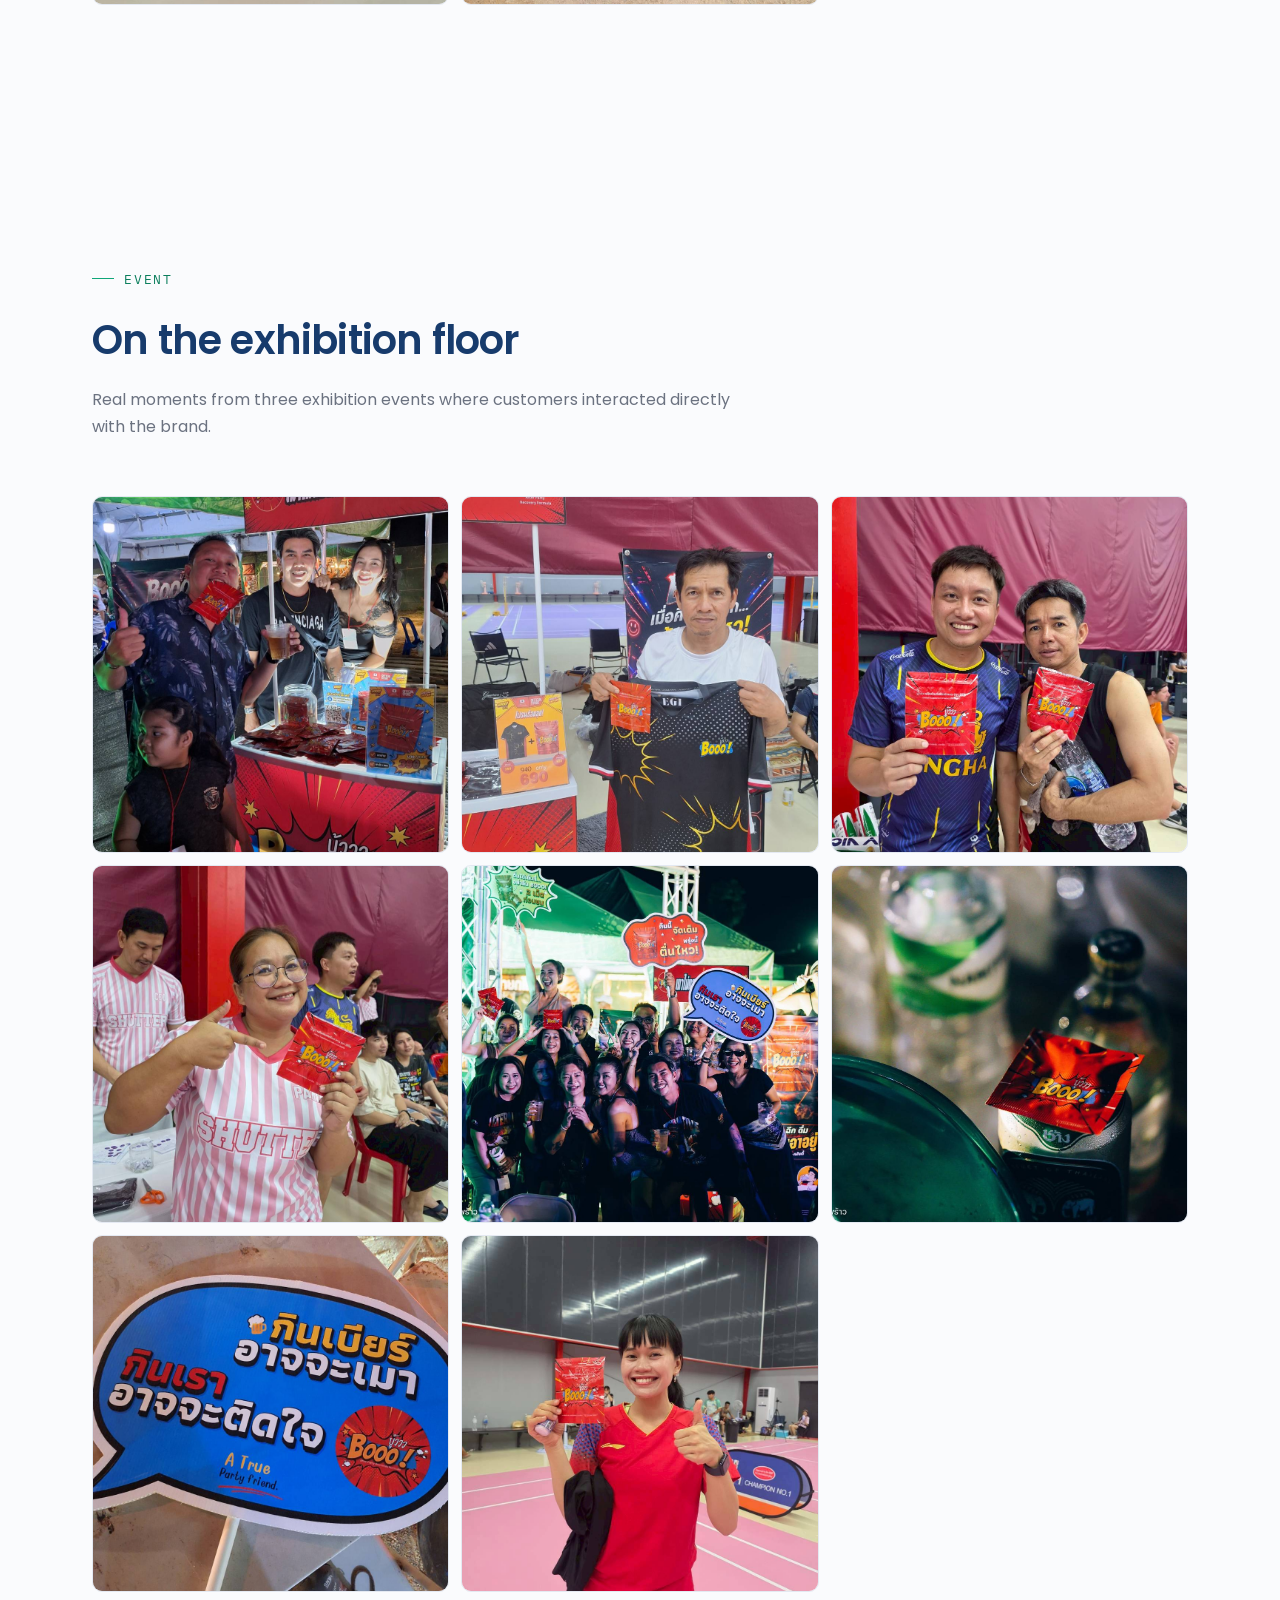
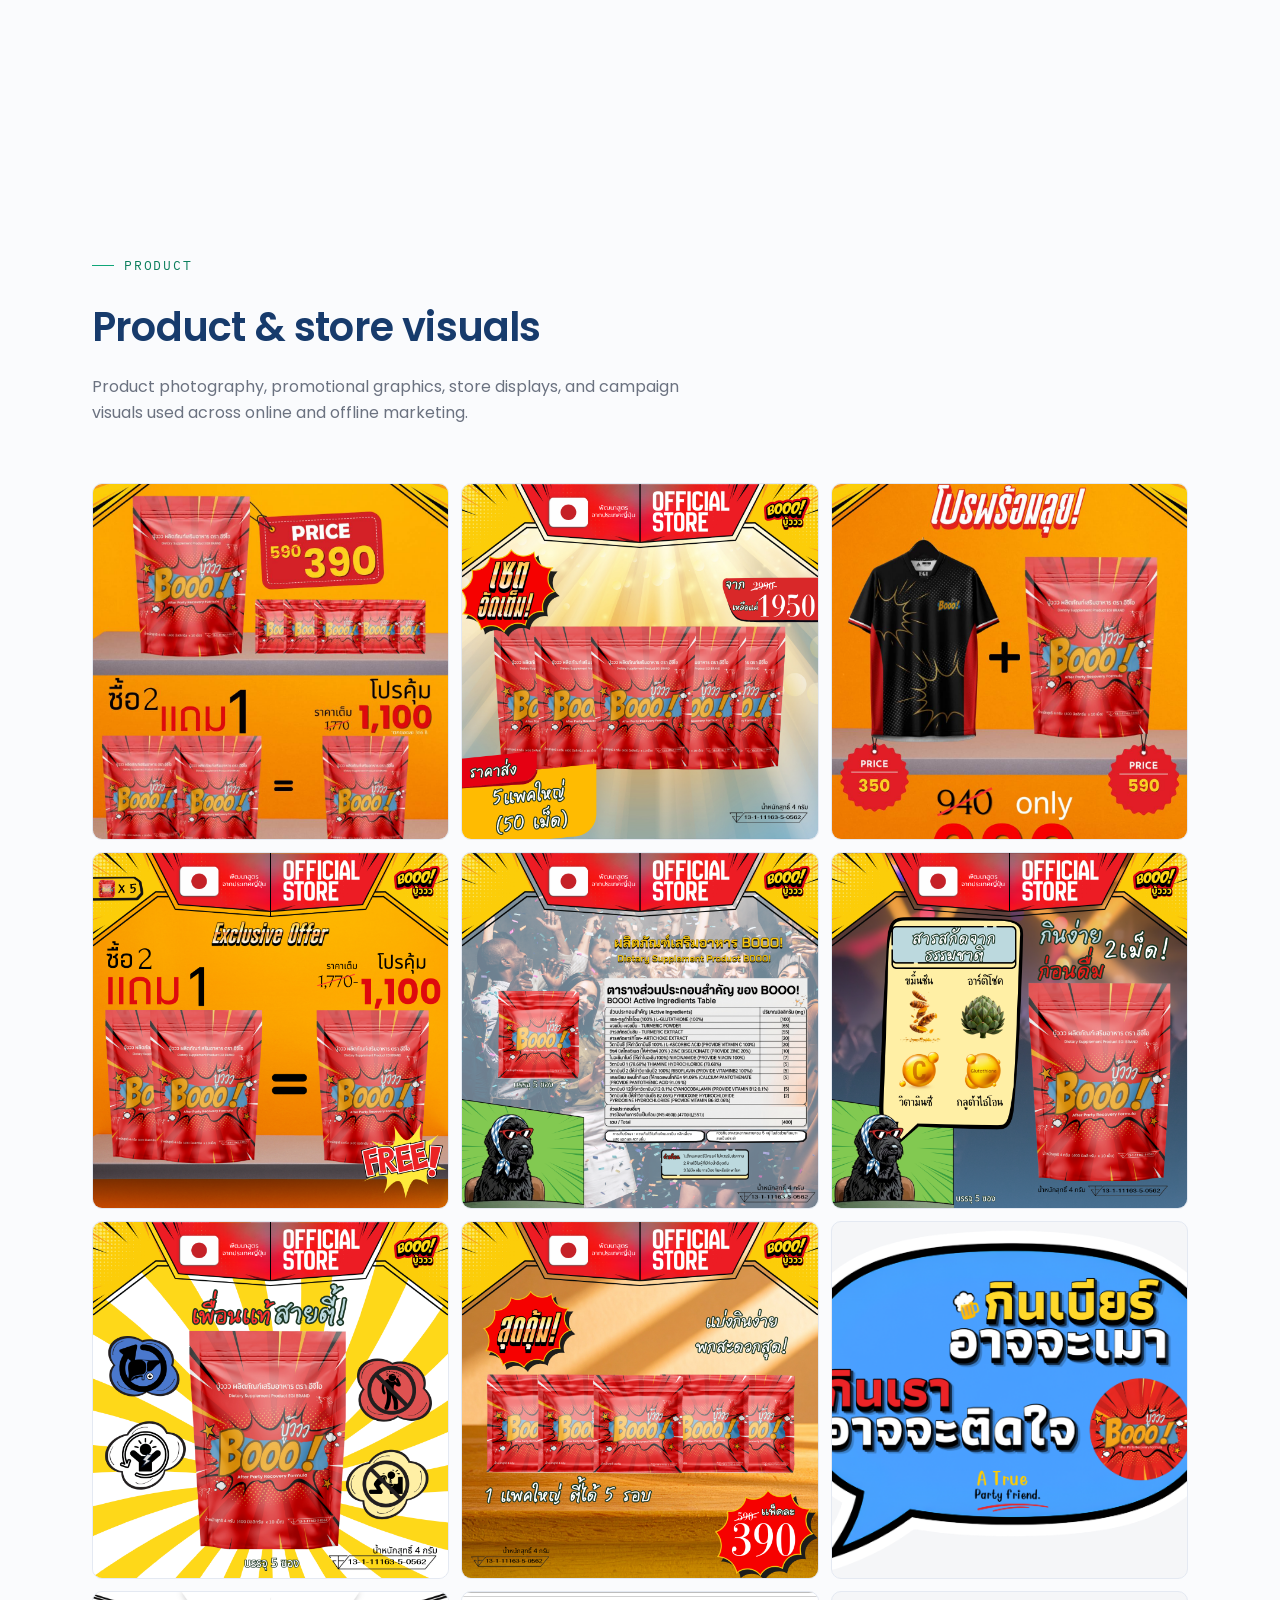
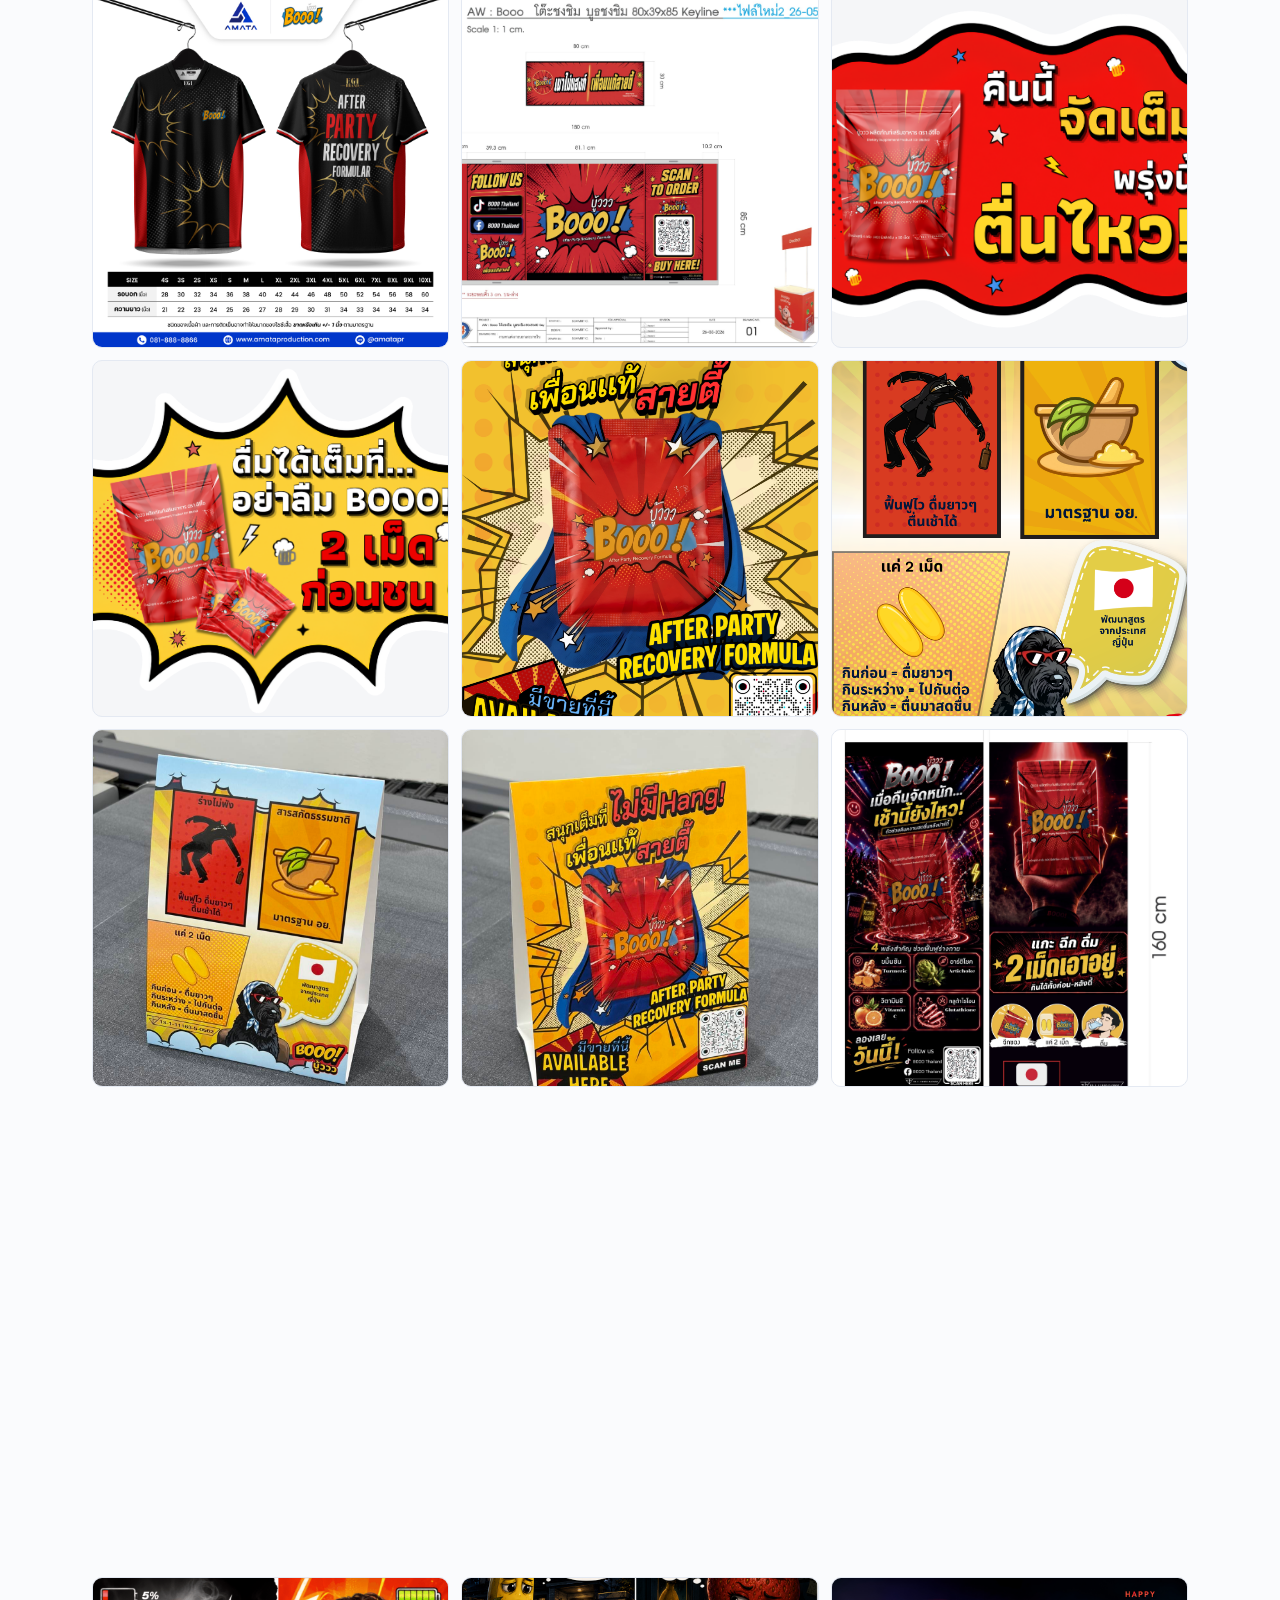
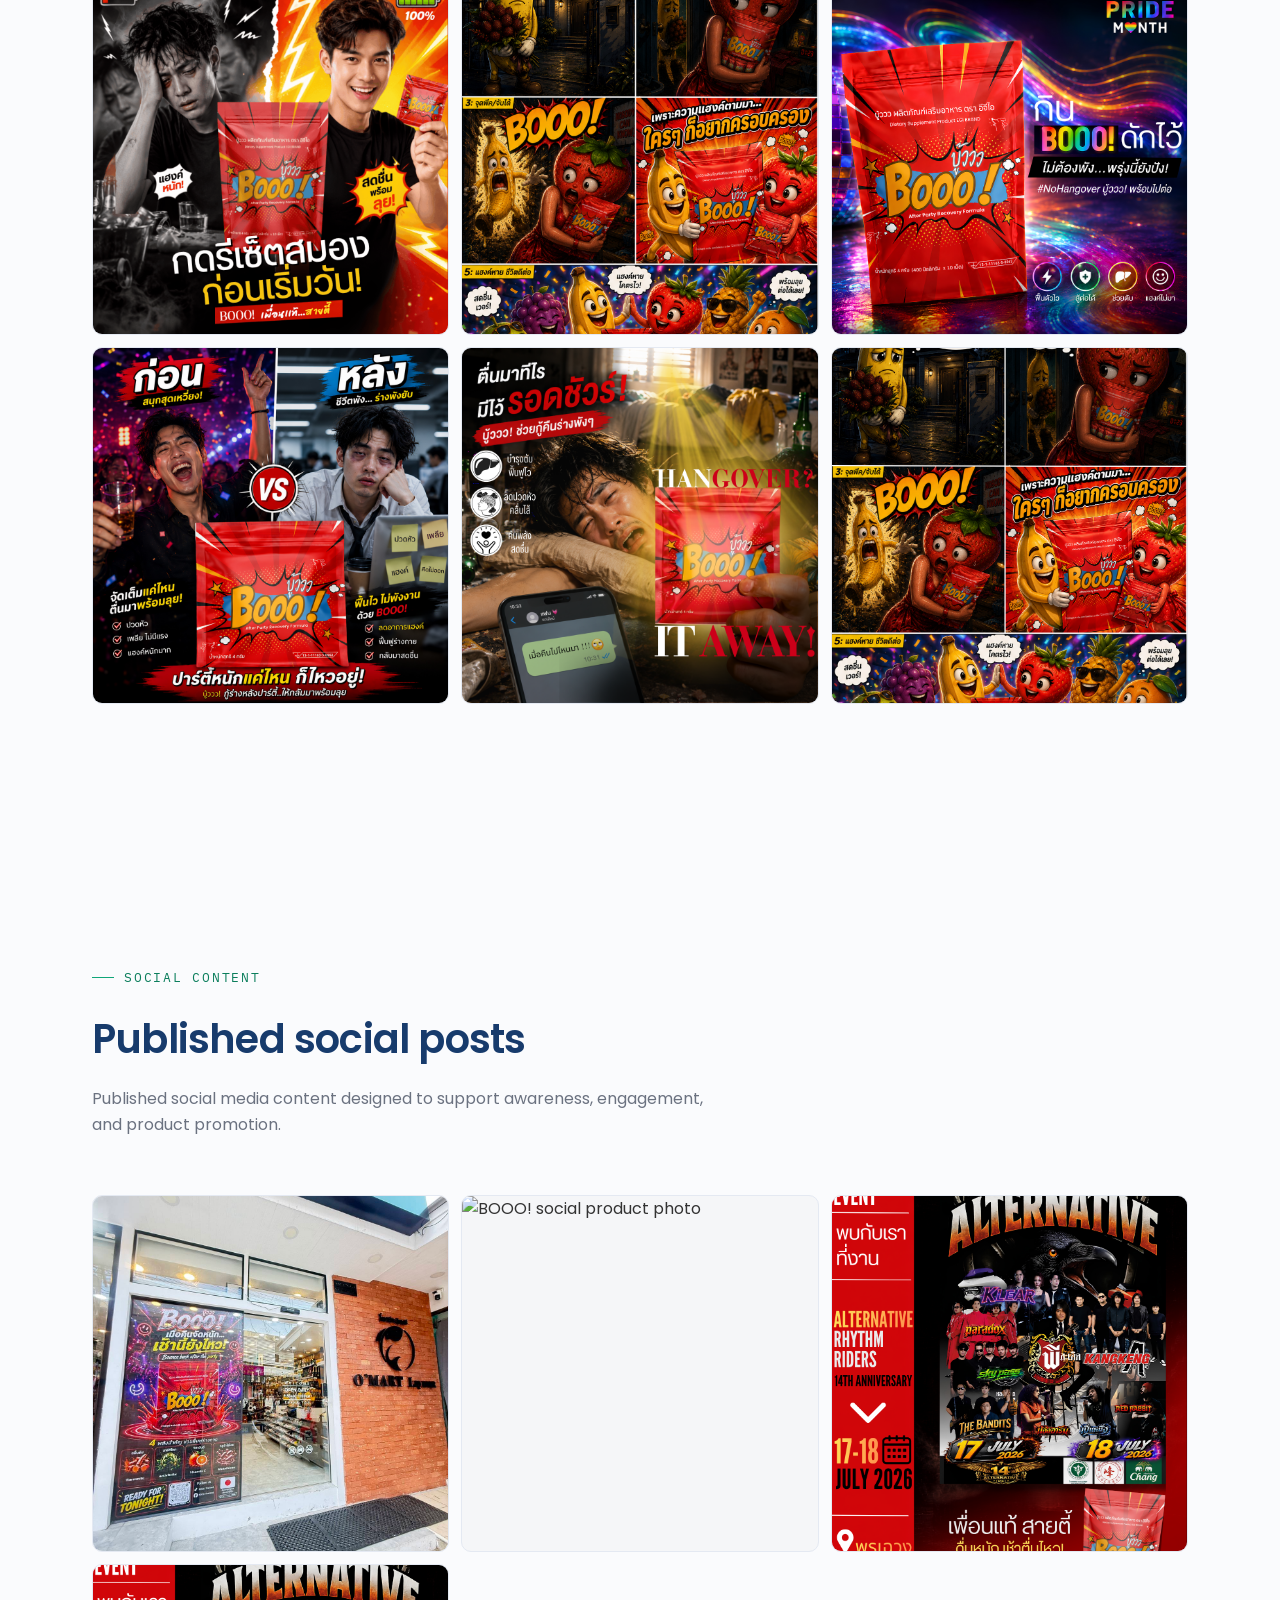
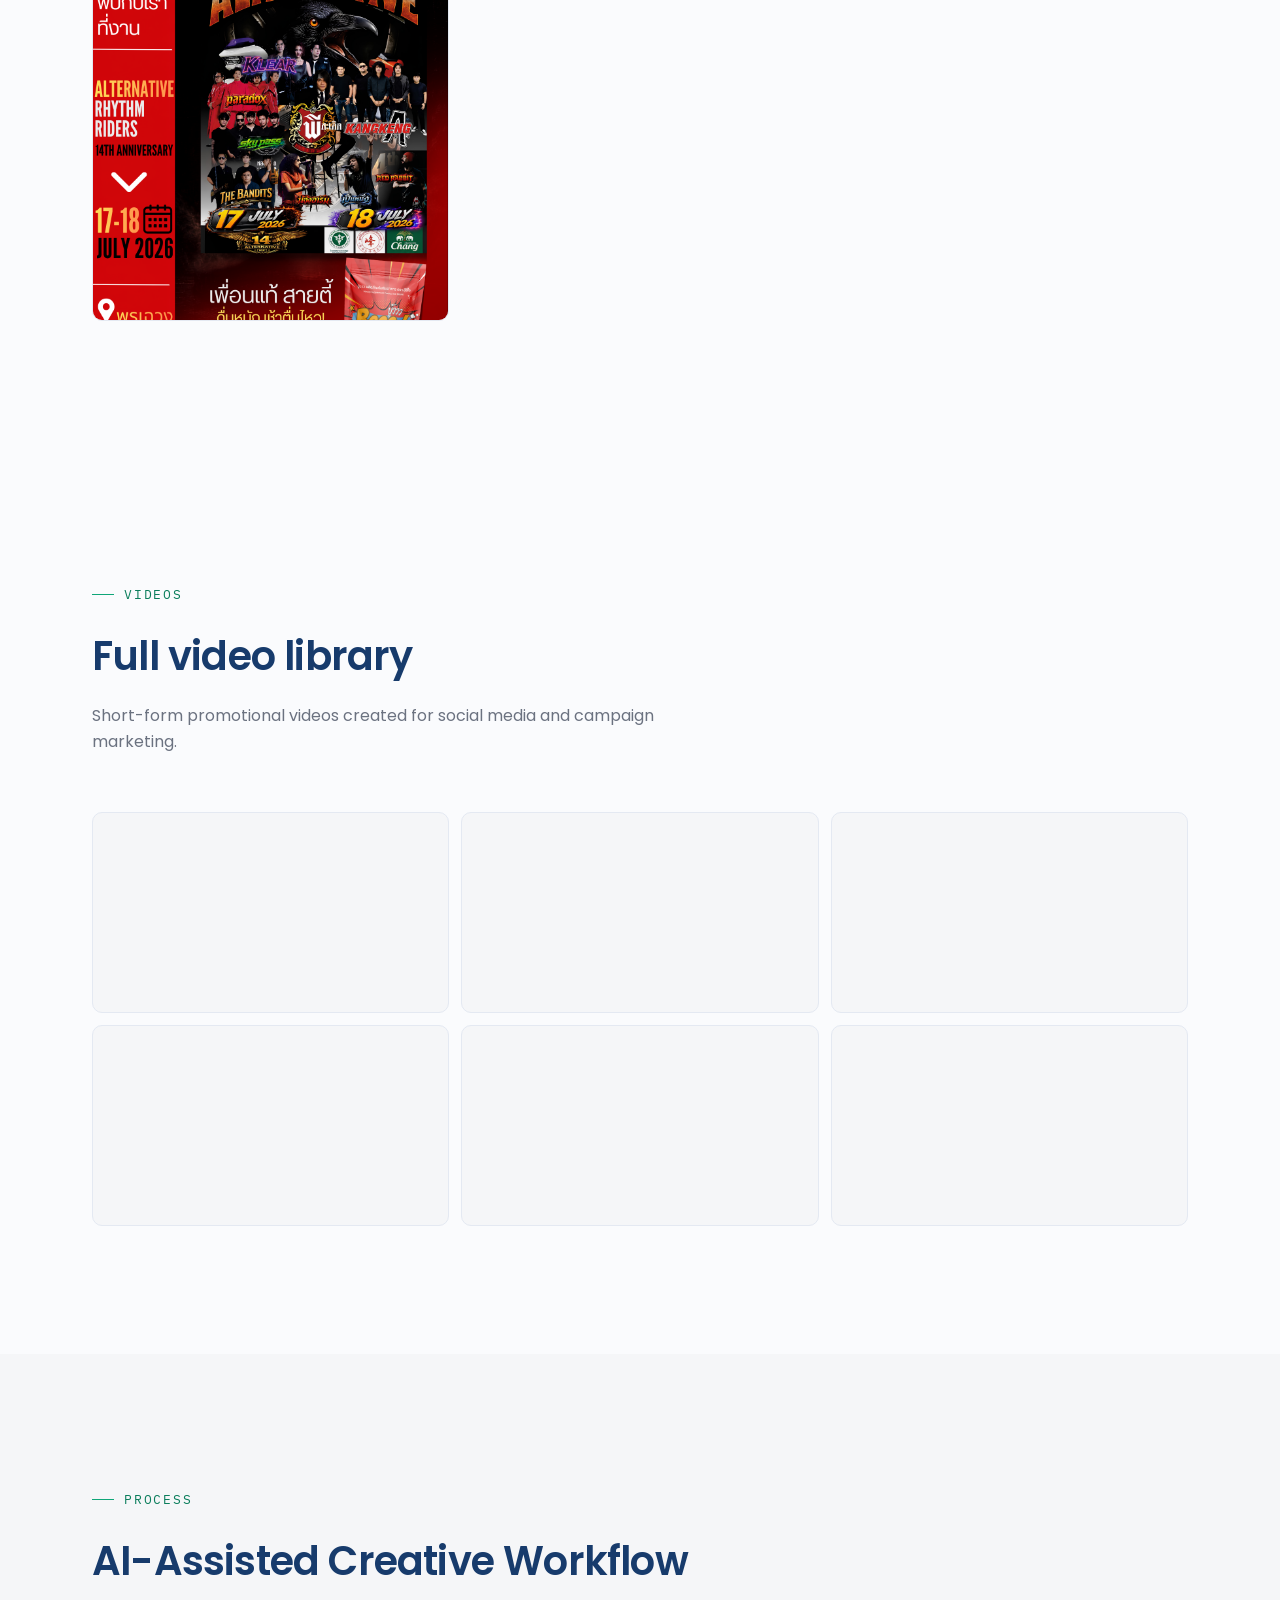
==== commit b7a26a96: "Replace LinkedIn placeholder with actual link" ====
--- a/index.html
+++ b/index.html
@@ -509,7 +509,12 @@
         <a class="contact-link" href="mailto:ninrit.nnn@gmail.com"><span class="k">Email</span> ninrit.nnn@gmail.com</a>
         <a class="contact-link" href="tel:0806136276"><span class="k">Phone</span> 080-613-6276</a>
         <div class="contact-link" style="cursor:default;"><span class="k">Location</span> Surat Thani, Thailand · Open to relocate</div>
-        <div class="contact-link" style="cursor:default;"><span class="k">LinkedIn</span> Coming soon</div>
+        <a class="contact-link"
+   href="https://www.linkedin.com/in/thanakrit-navagultamrong-194822269/"
+   target="_blank"
+   rel="noopener noreferrer">
+    <span class="k">LinkedIn</span> View LinkedIn
+</a>
       </div>
 
       <a href="mailto:ninrit.nnn@gmail.com" class="btn btn-primary">Get in touch</a>
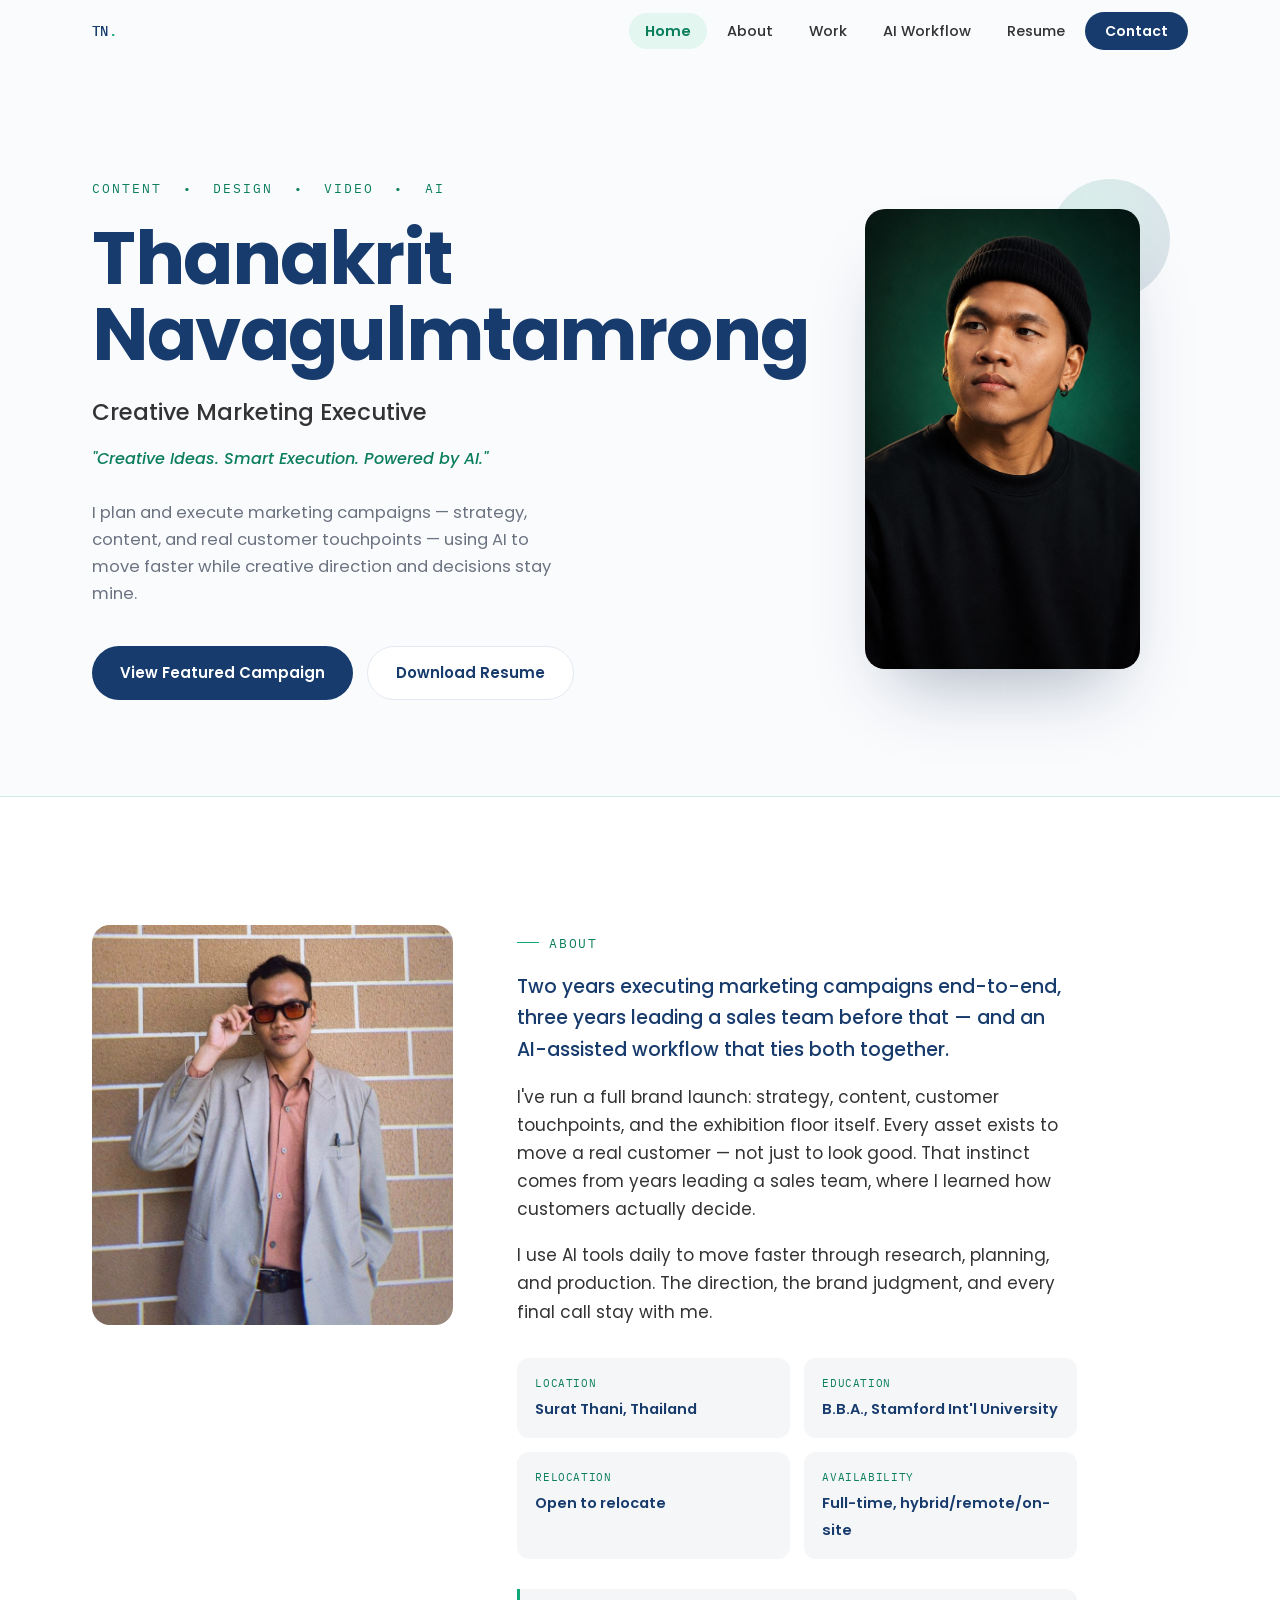
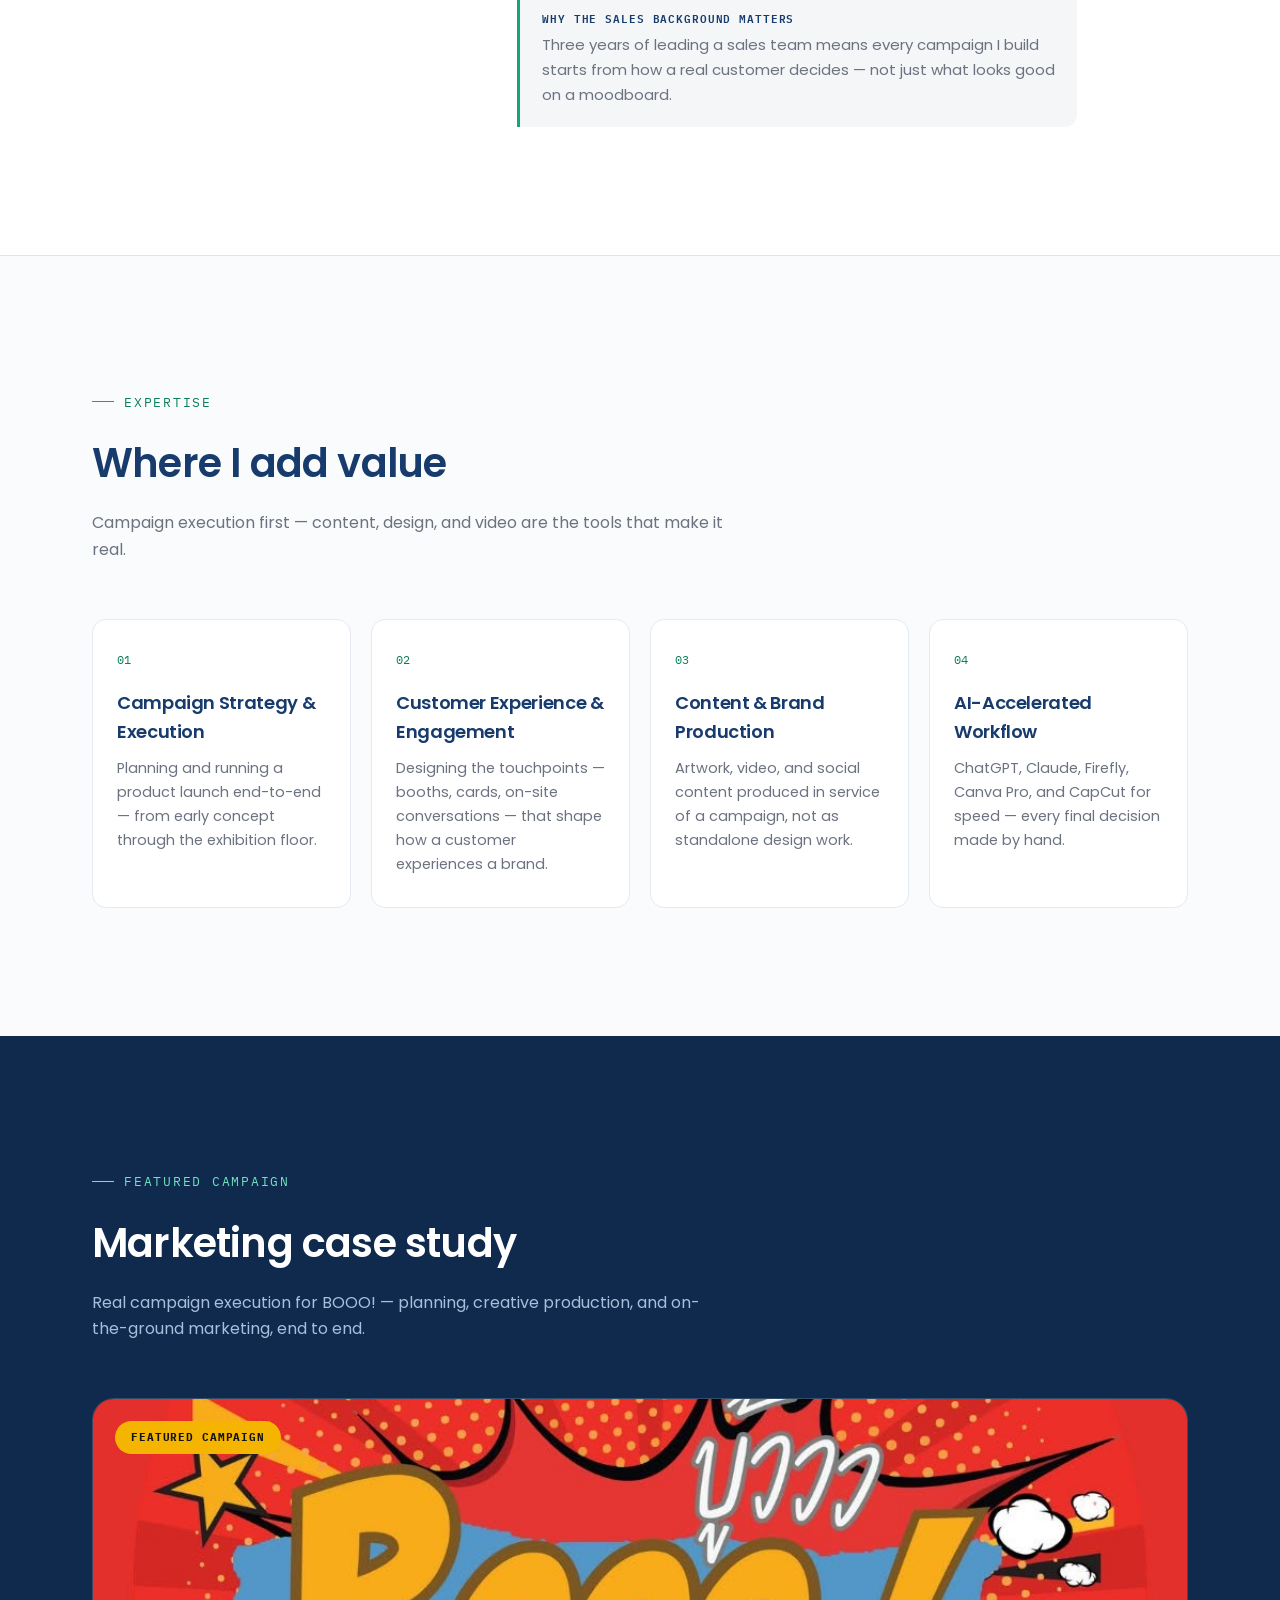
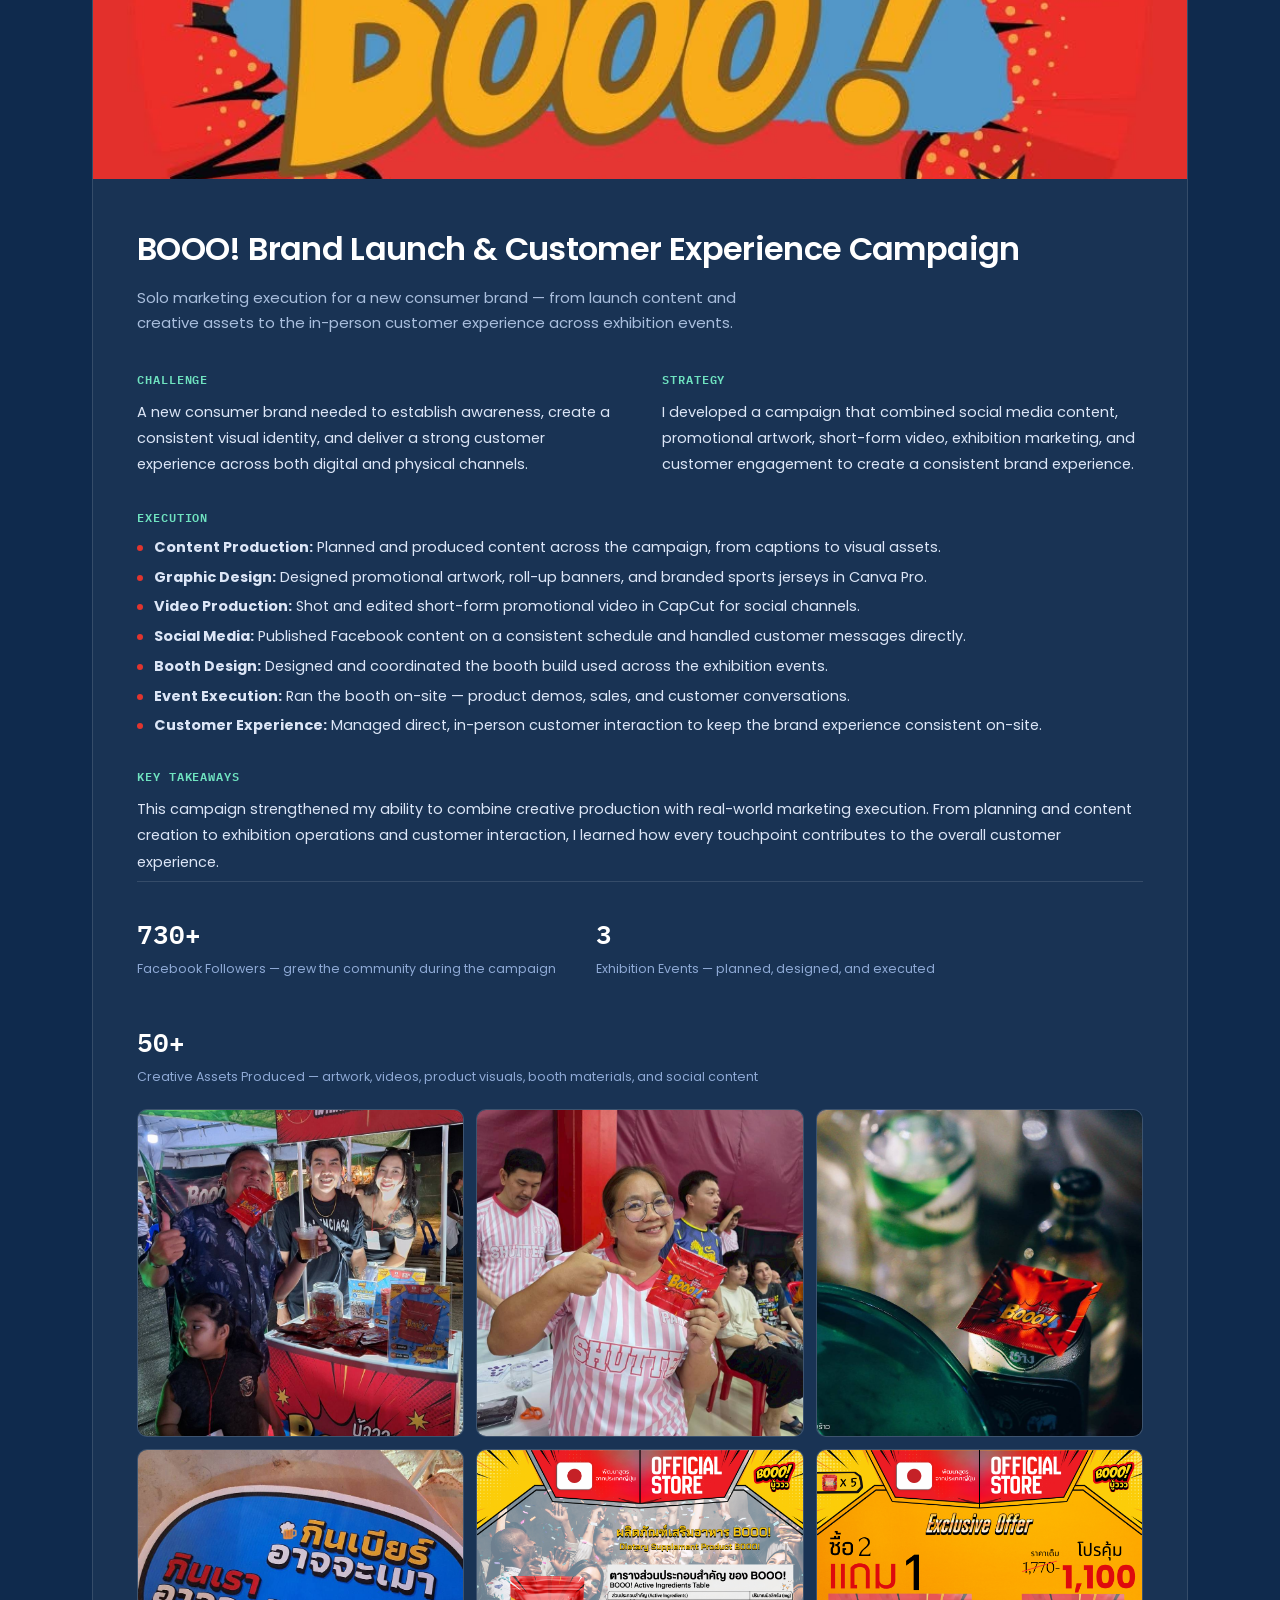
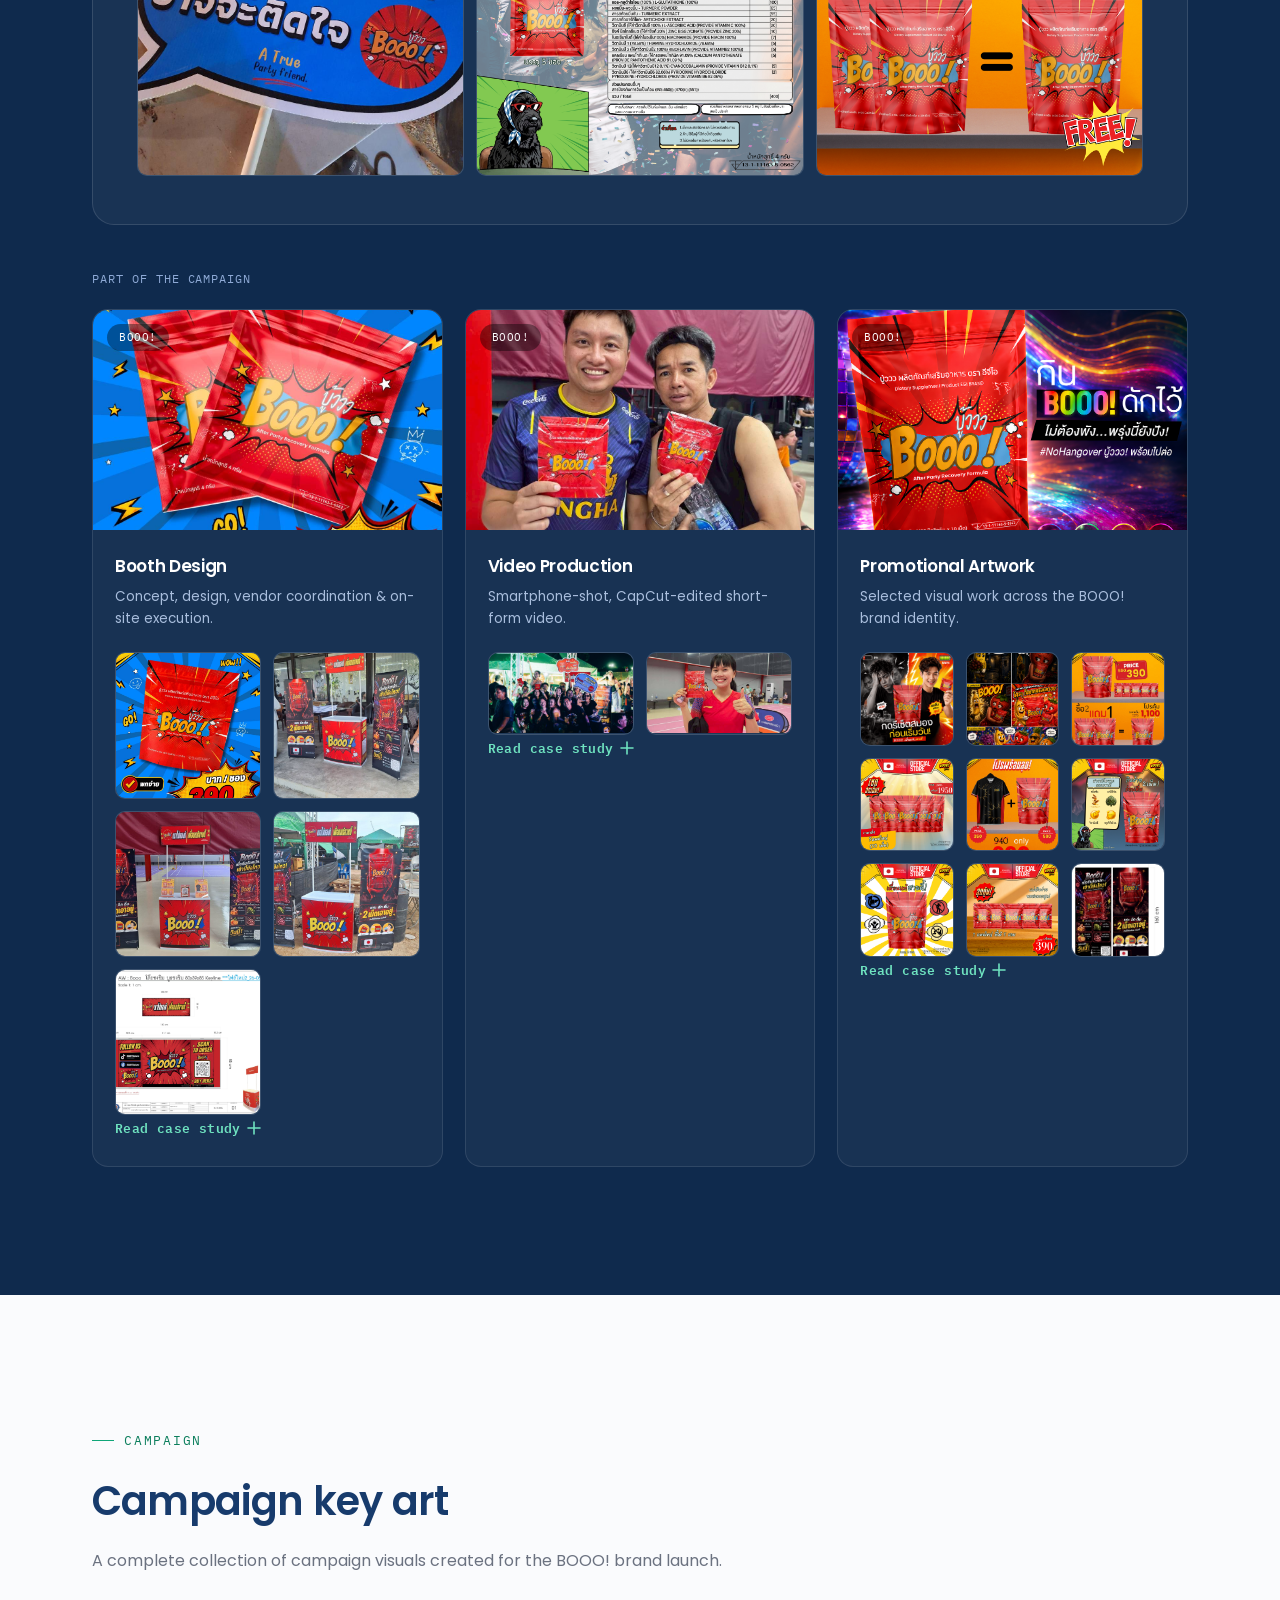
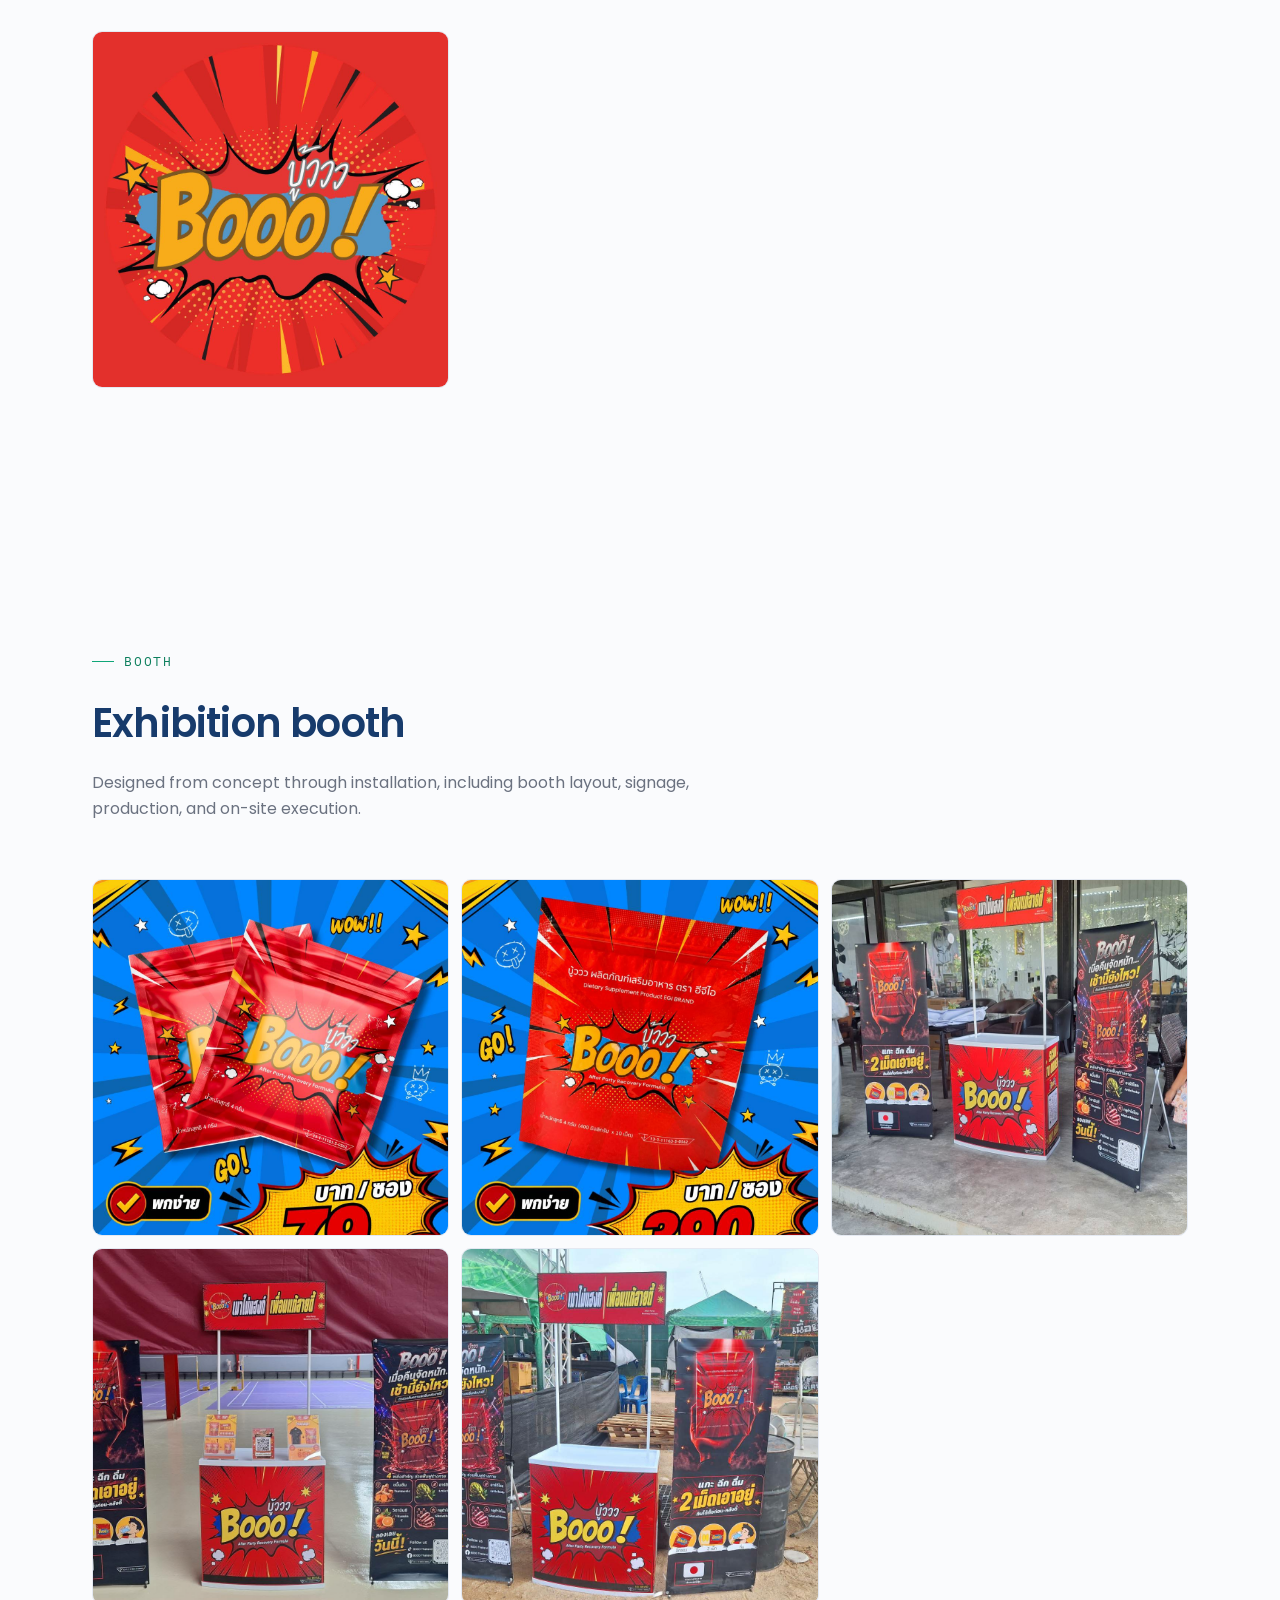
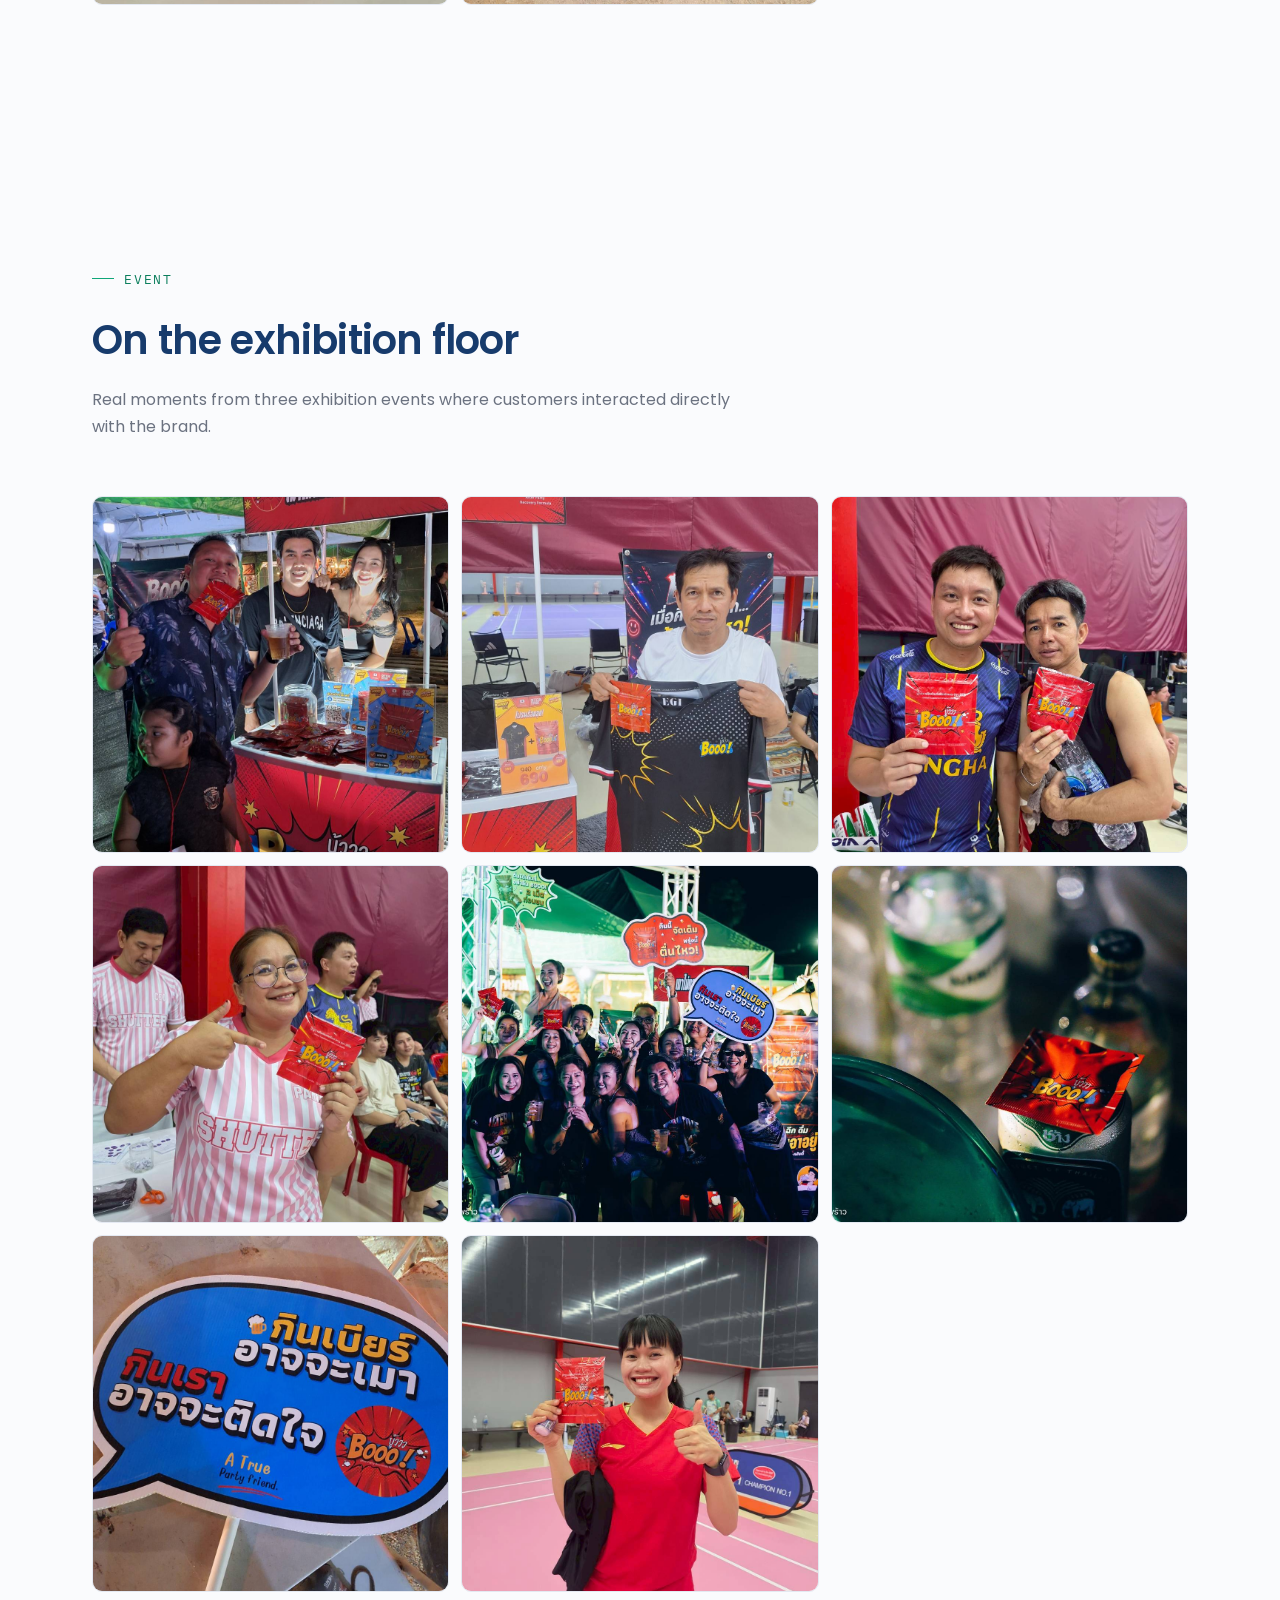
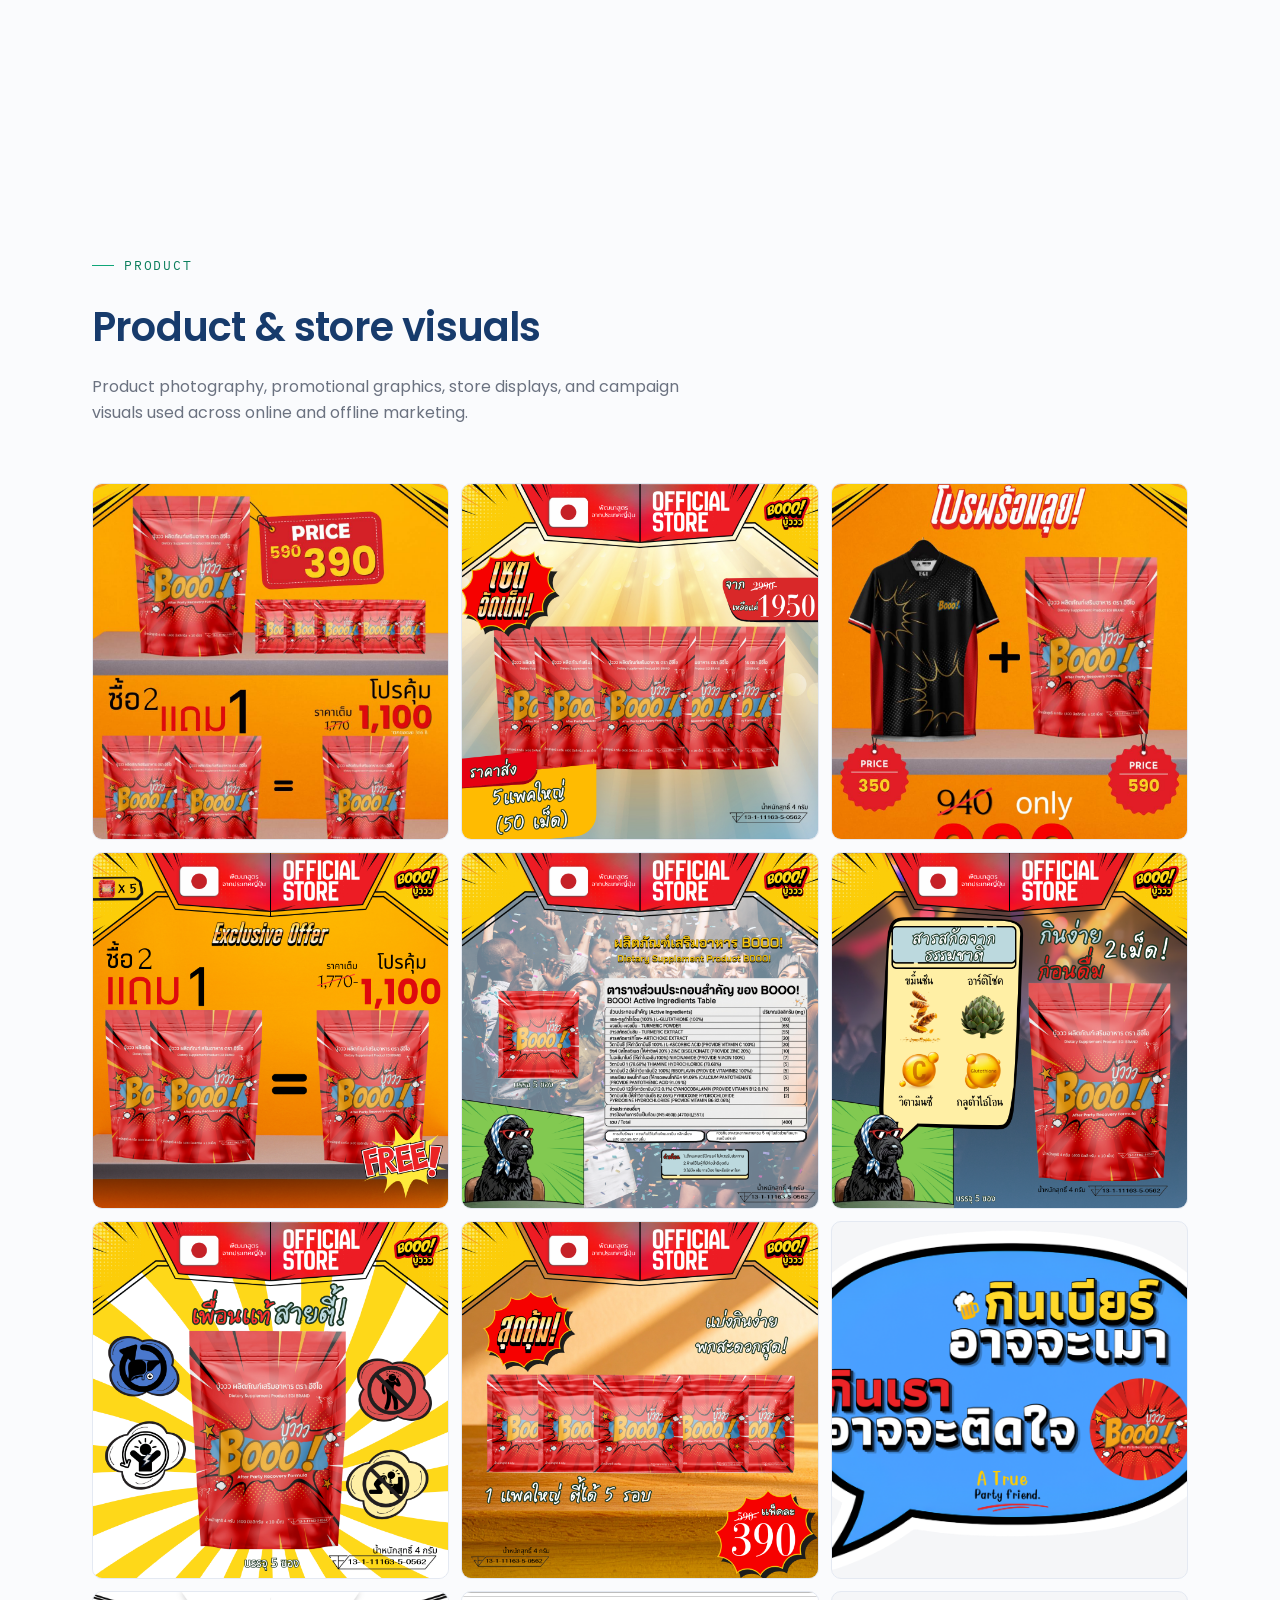
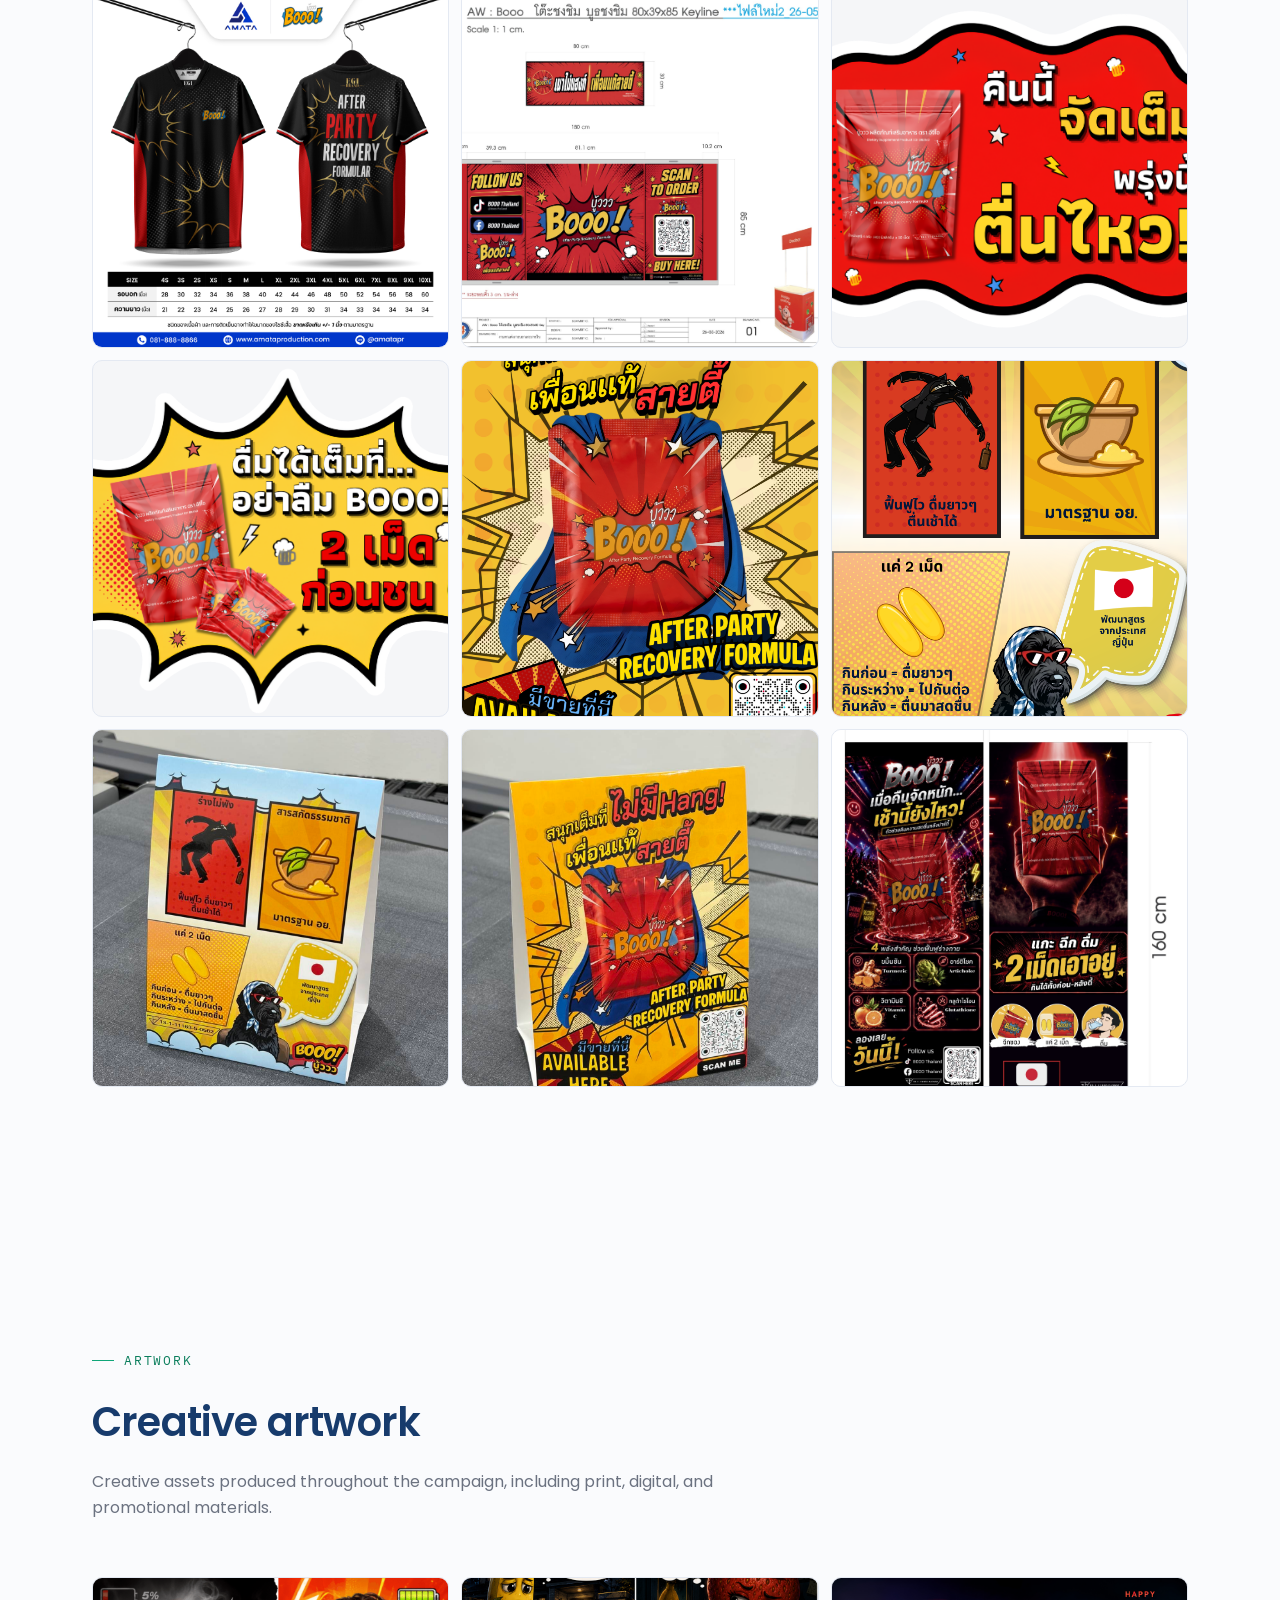
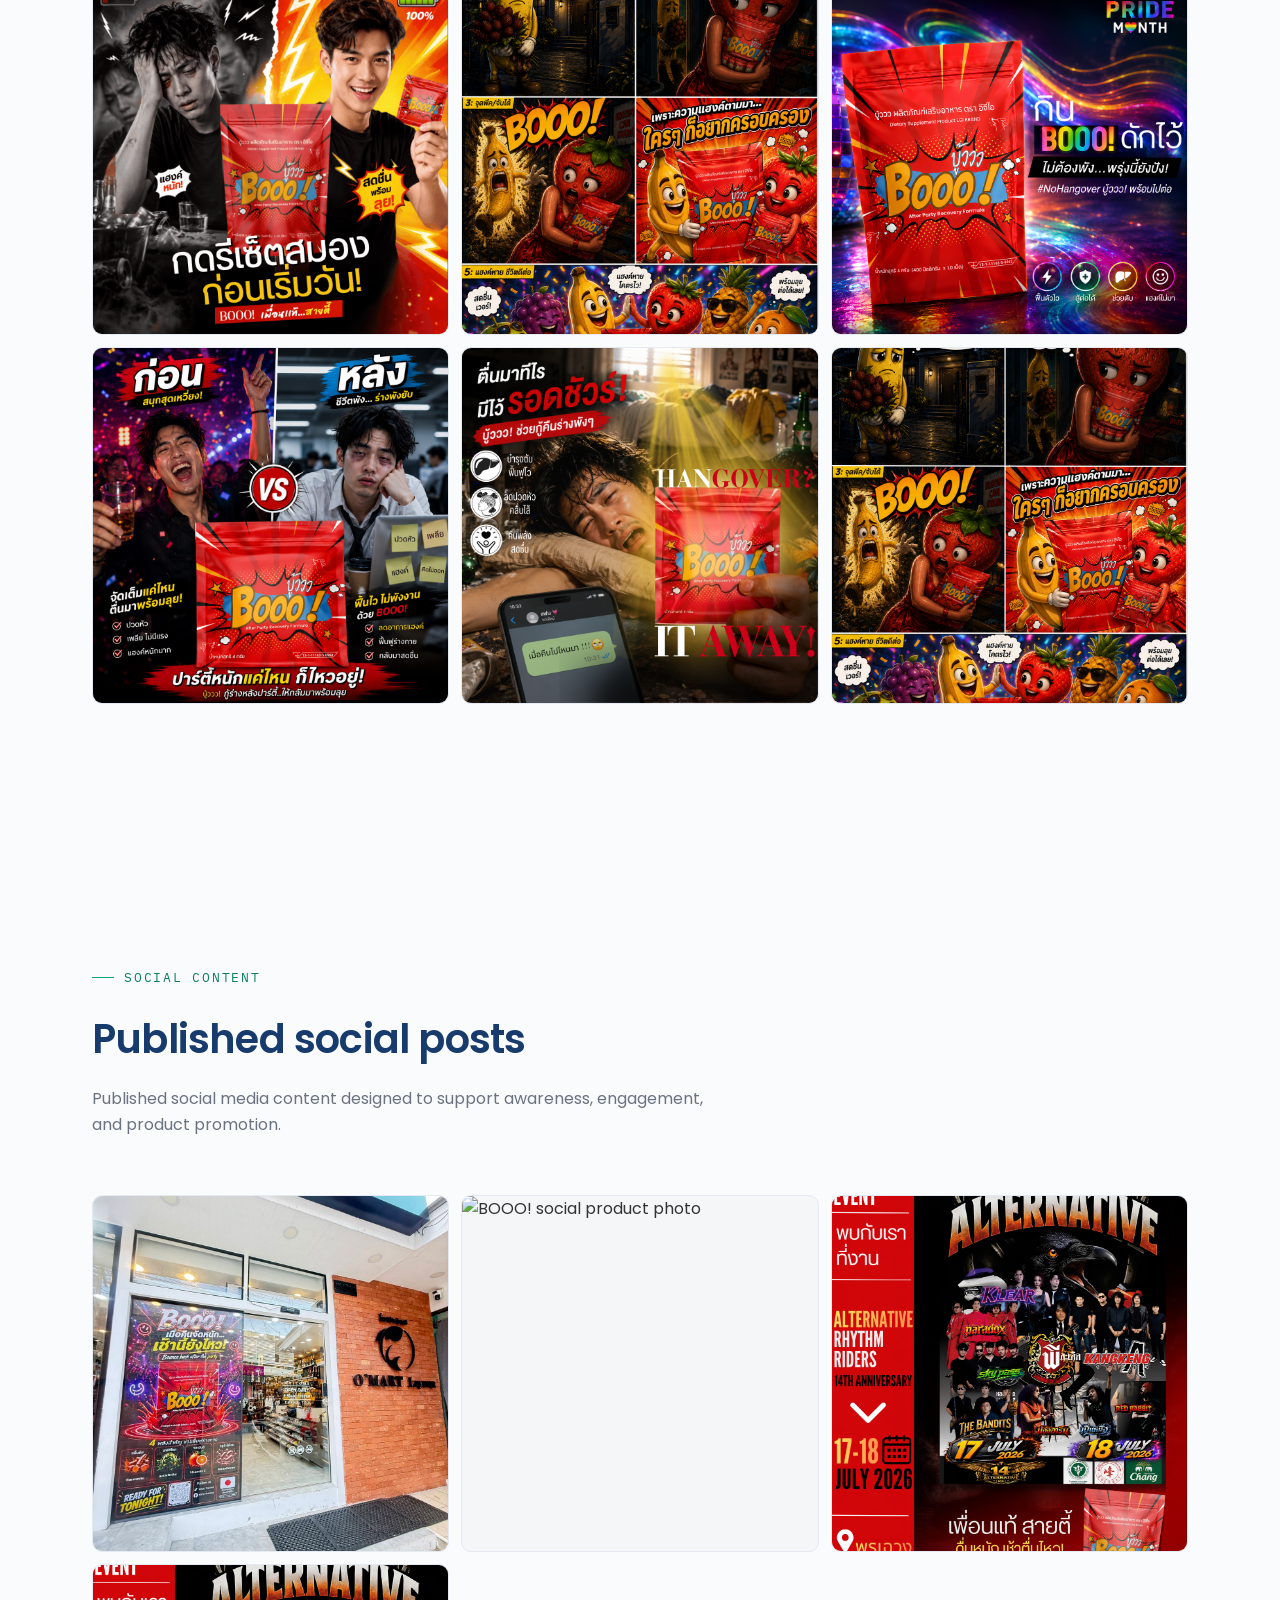
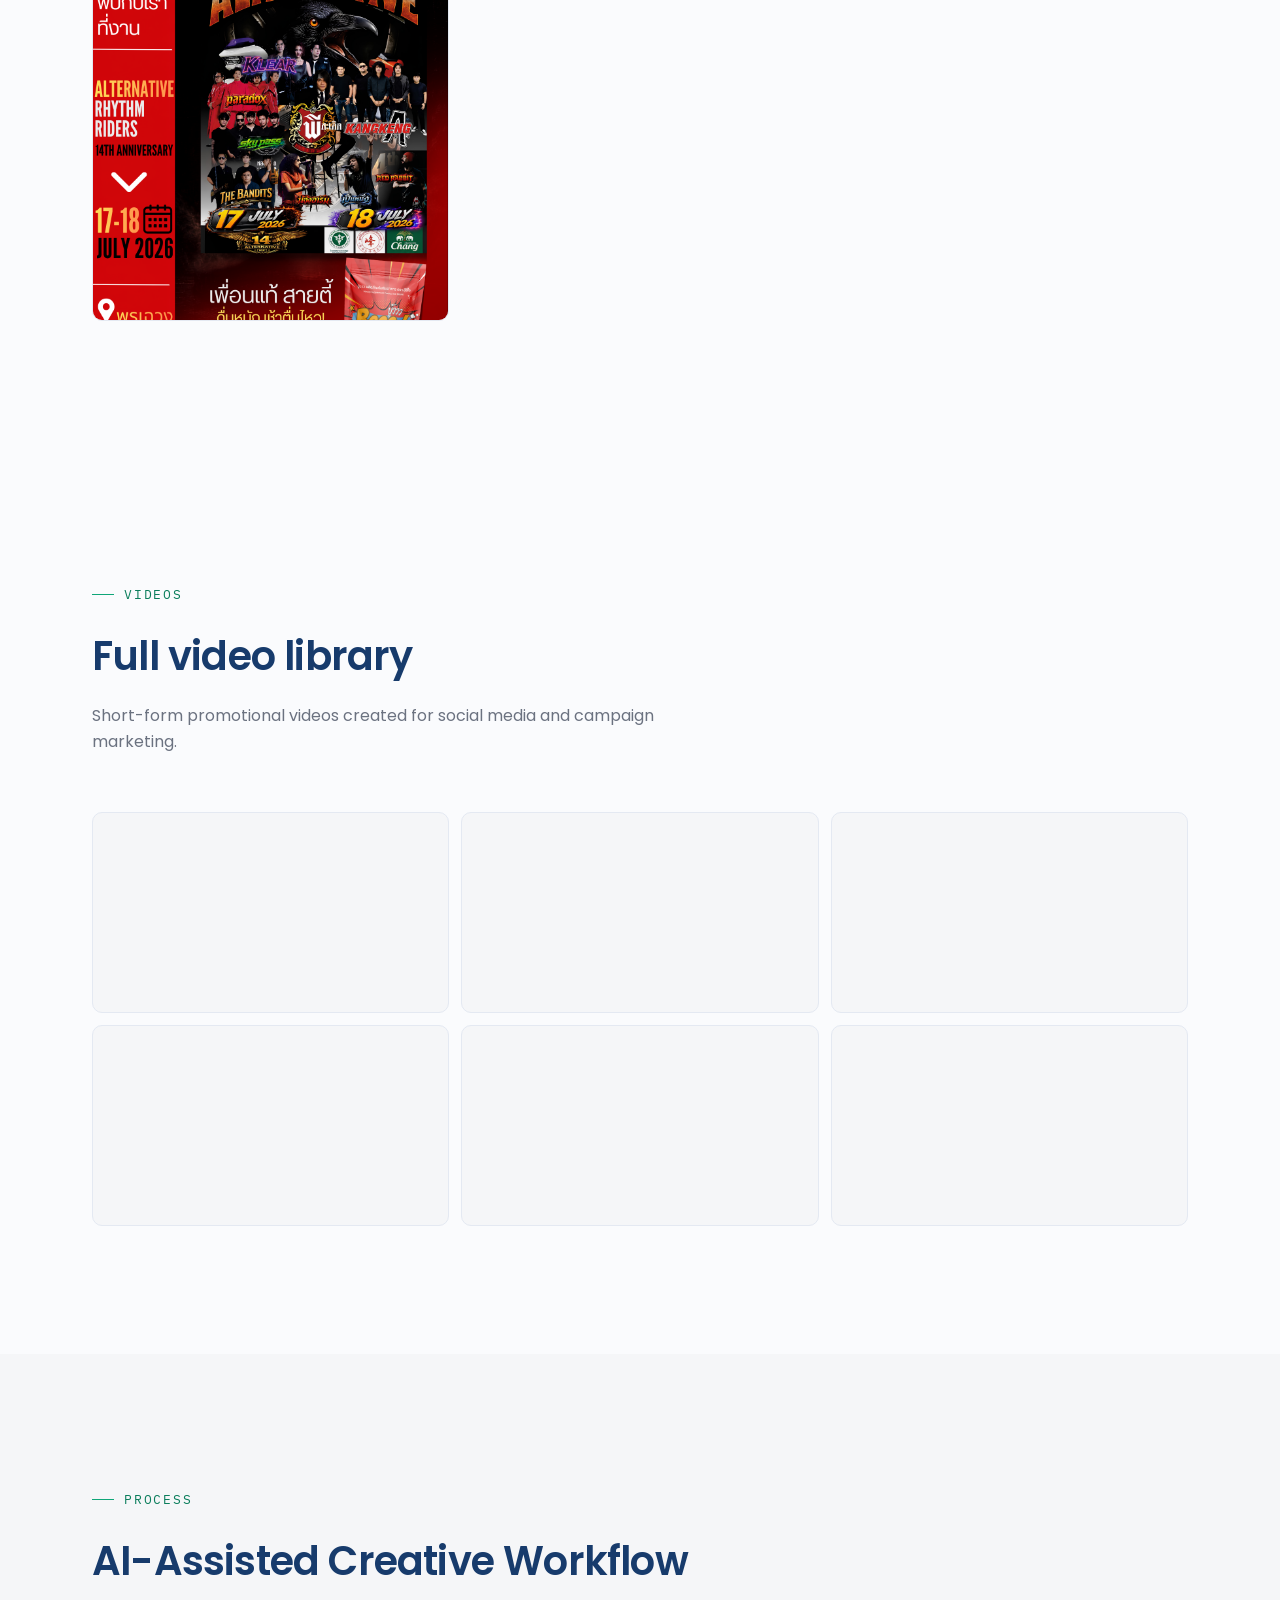
==== commit c7e405a1: "Remove 'Get in touch' mailto link Removed the 'Get in touch' mailto link from the footer." ====
--- a/index.html
+++ b/index.html
@@ -516,8 +516,7 @@
     <span class="k">LinkedIn</span> View LinkedIn
 </a>
       </div>
-
-      <a href="mailto:ninrit.nnn@gmail.com" class="btn btn-primary">Get in touch</a>
+      
     </div>
   </div>
 </section>
